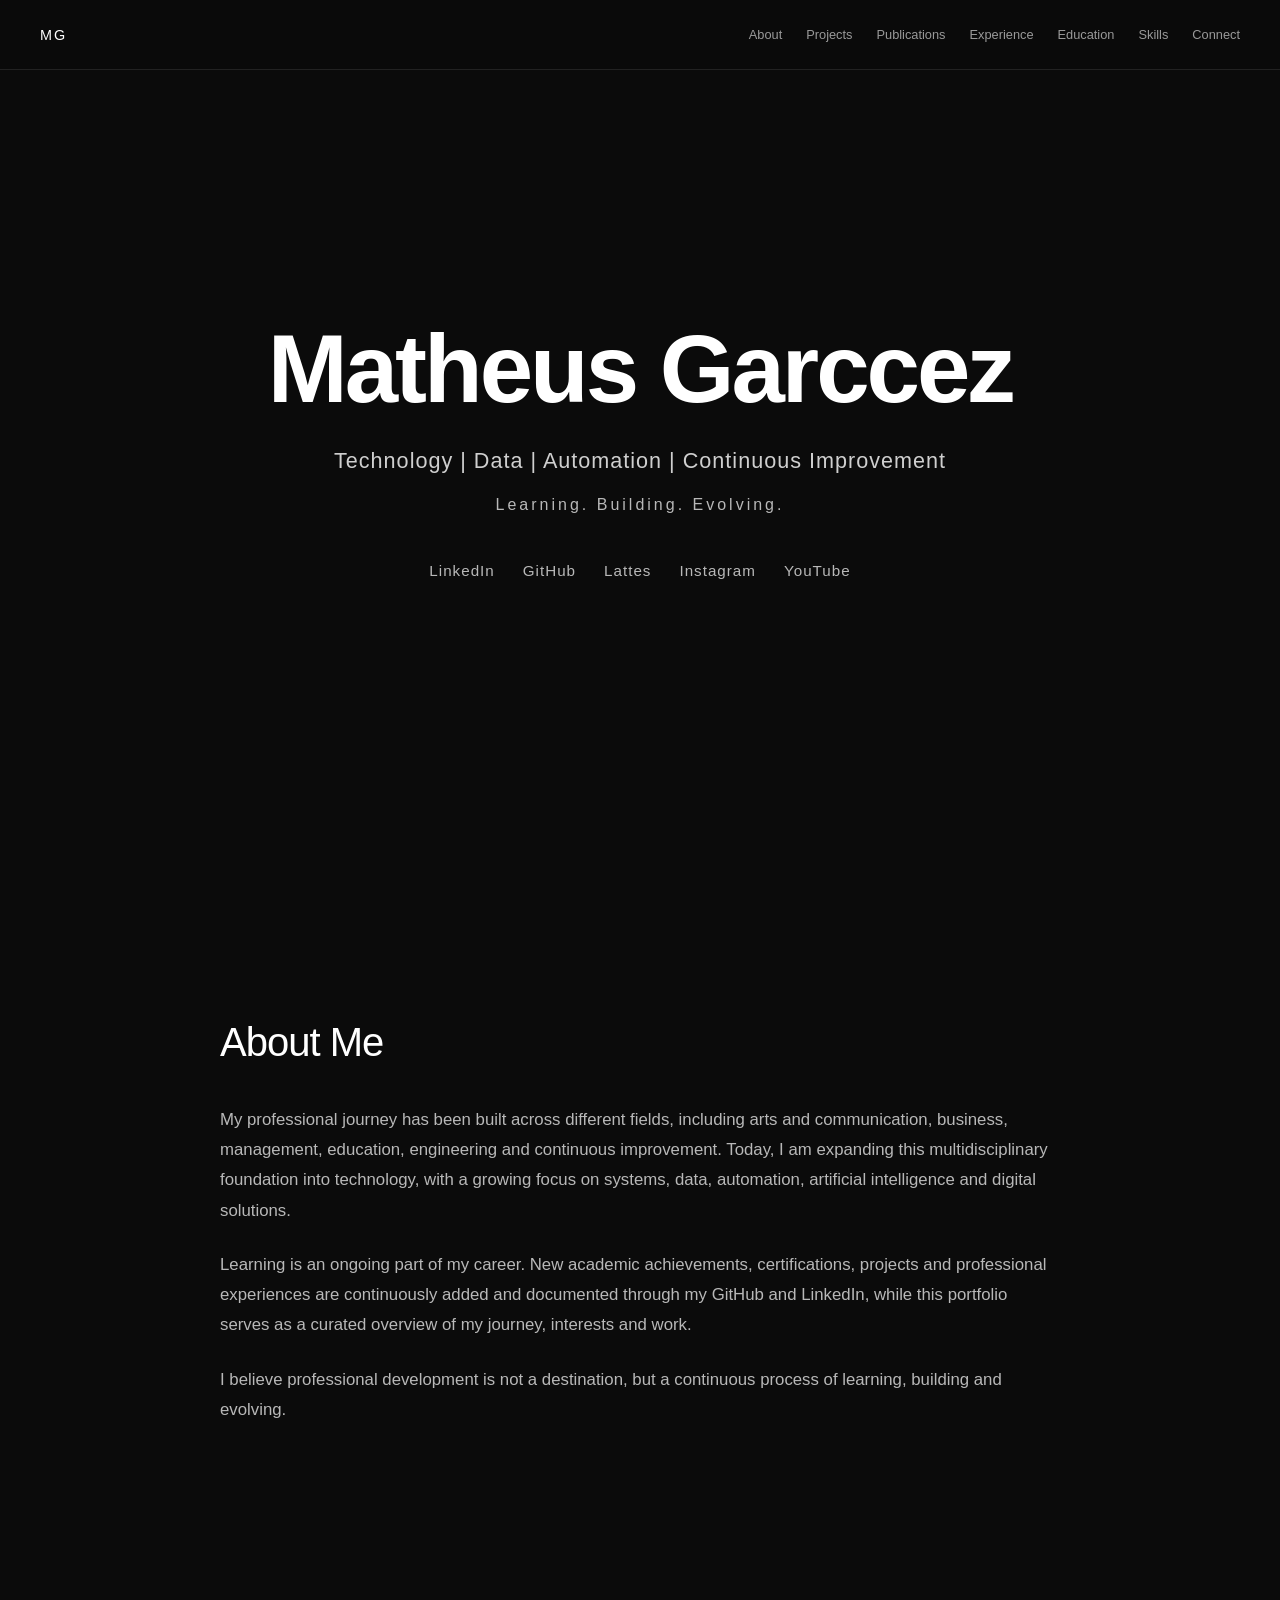
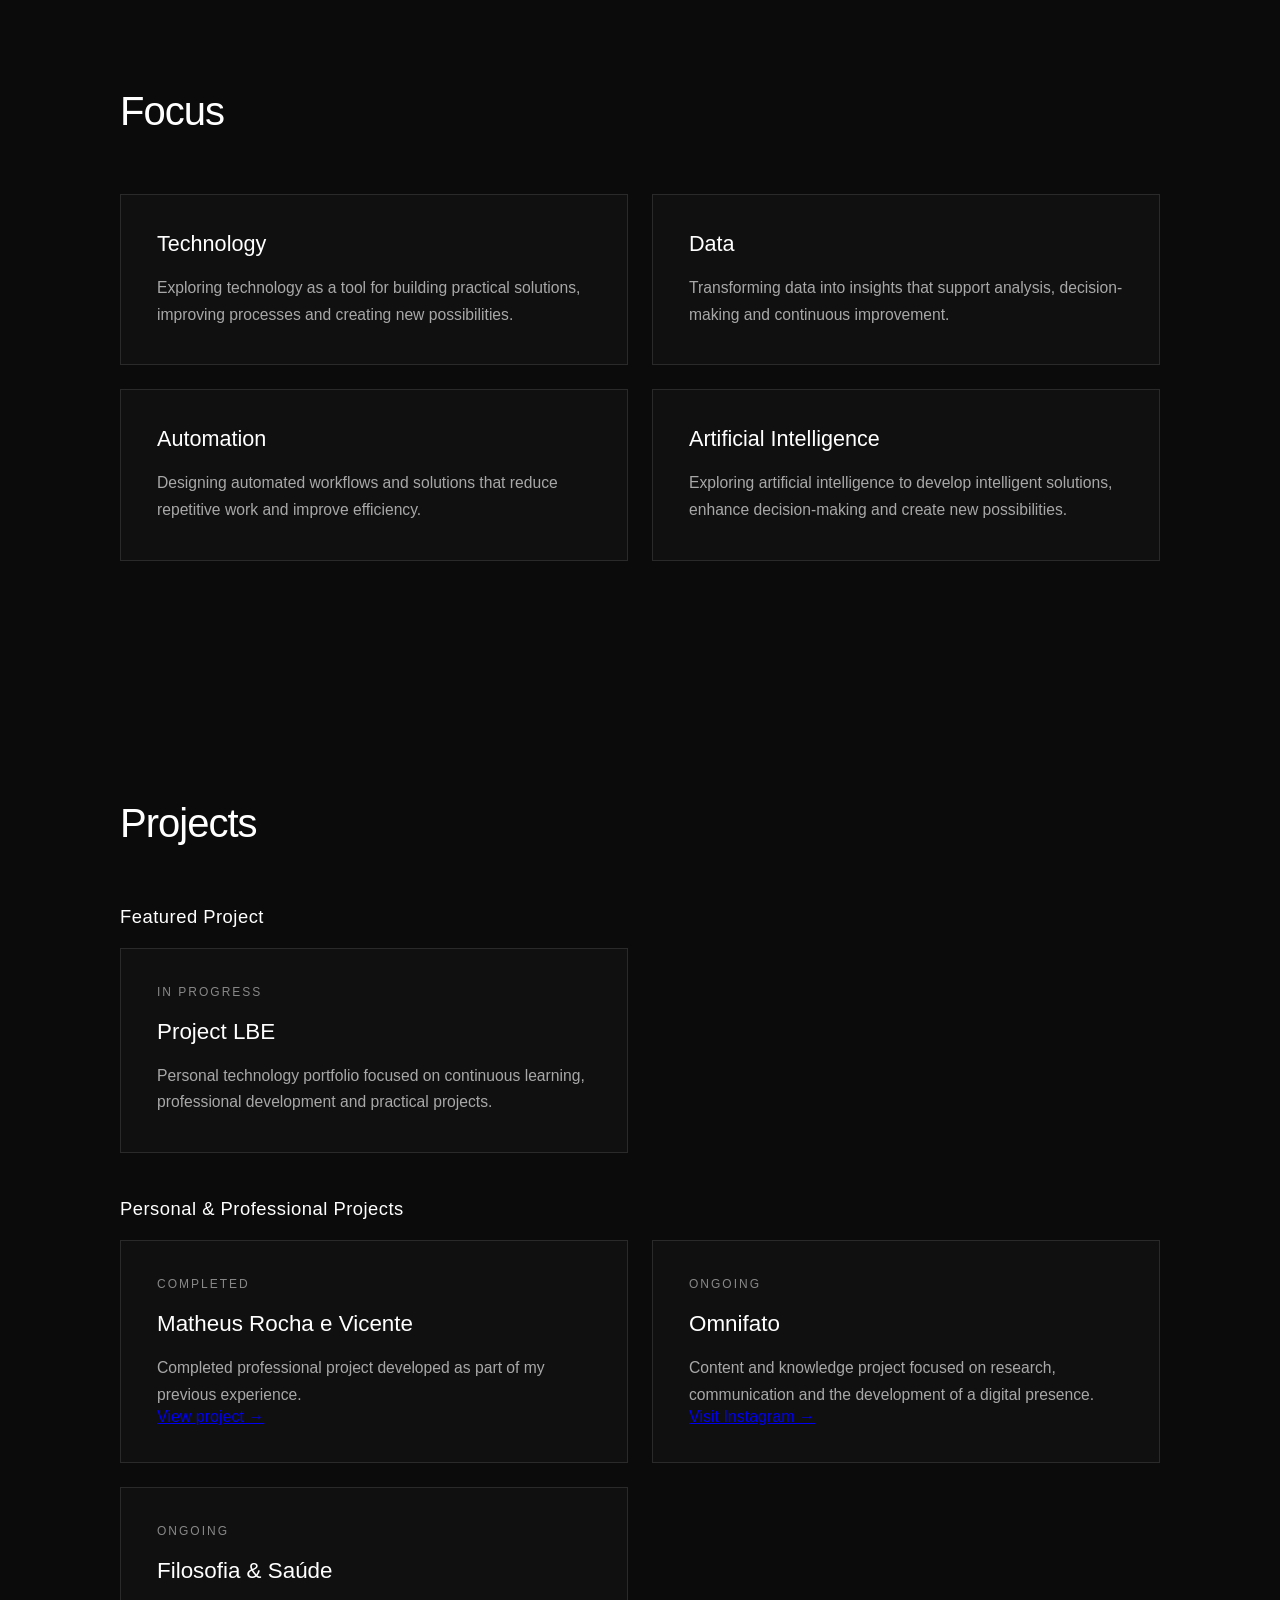
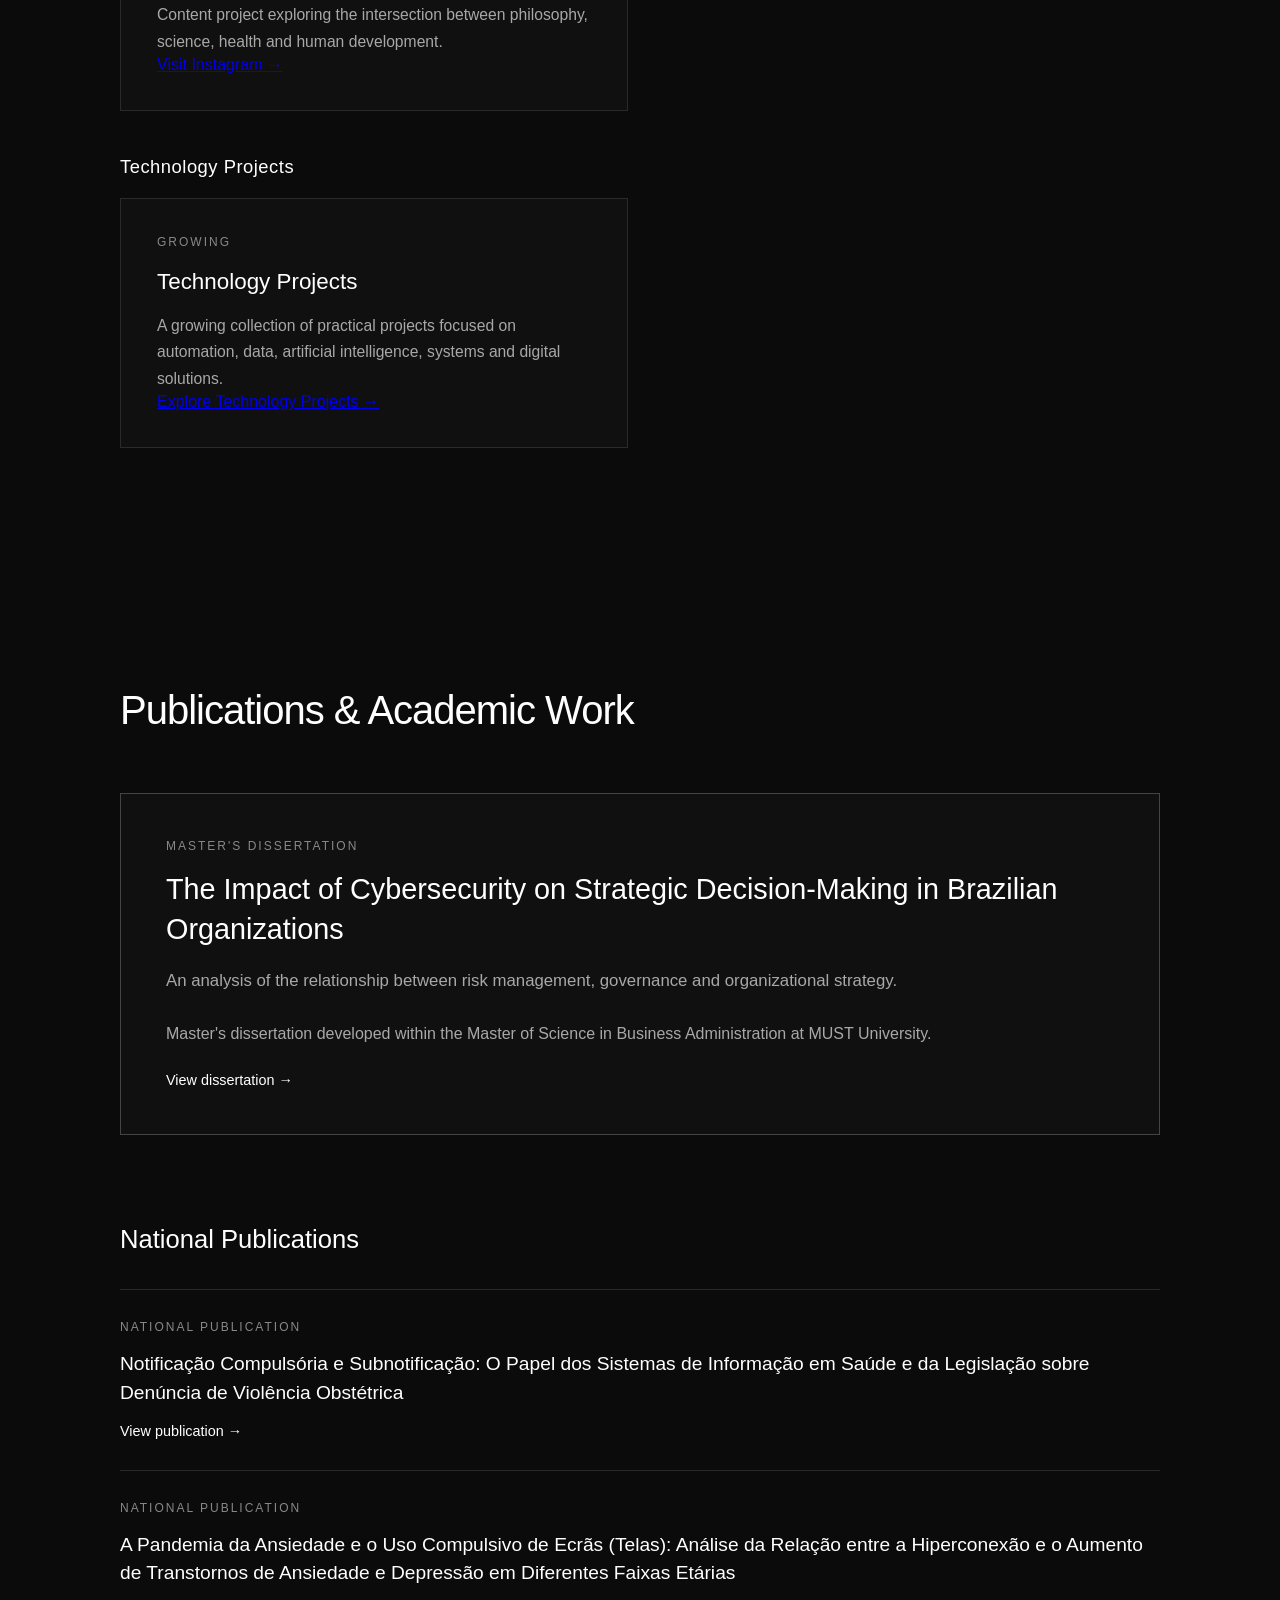
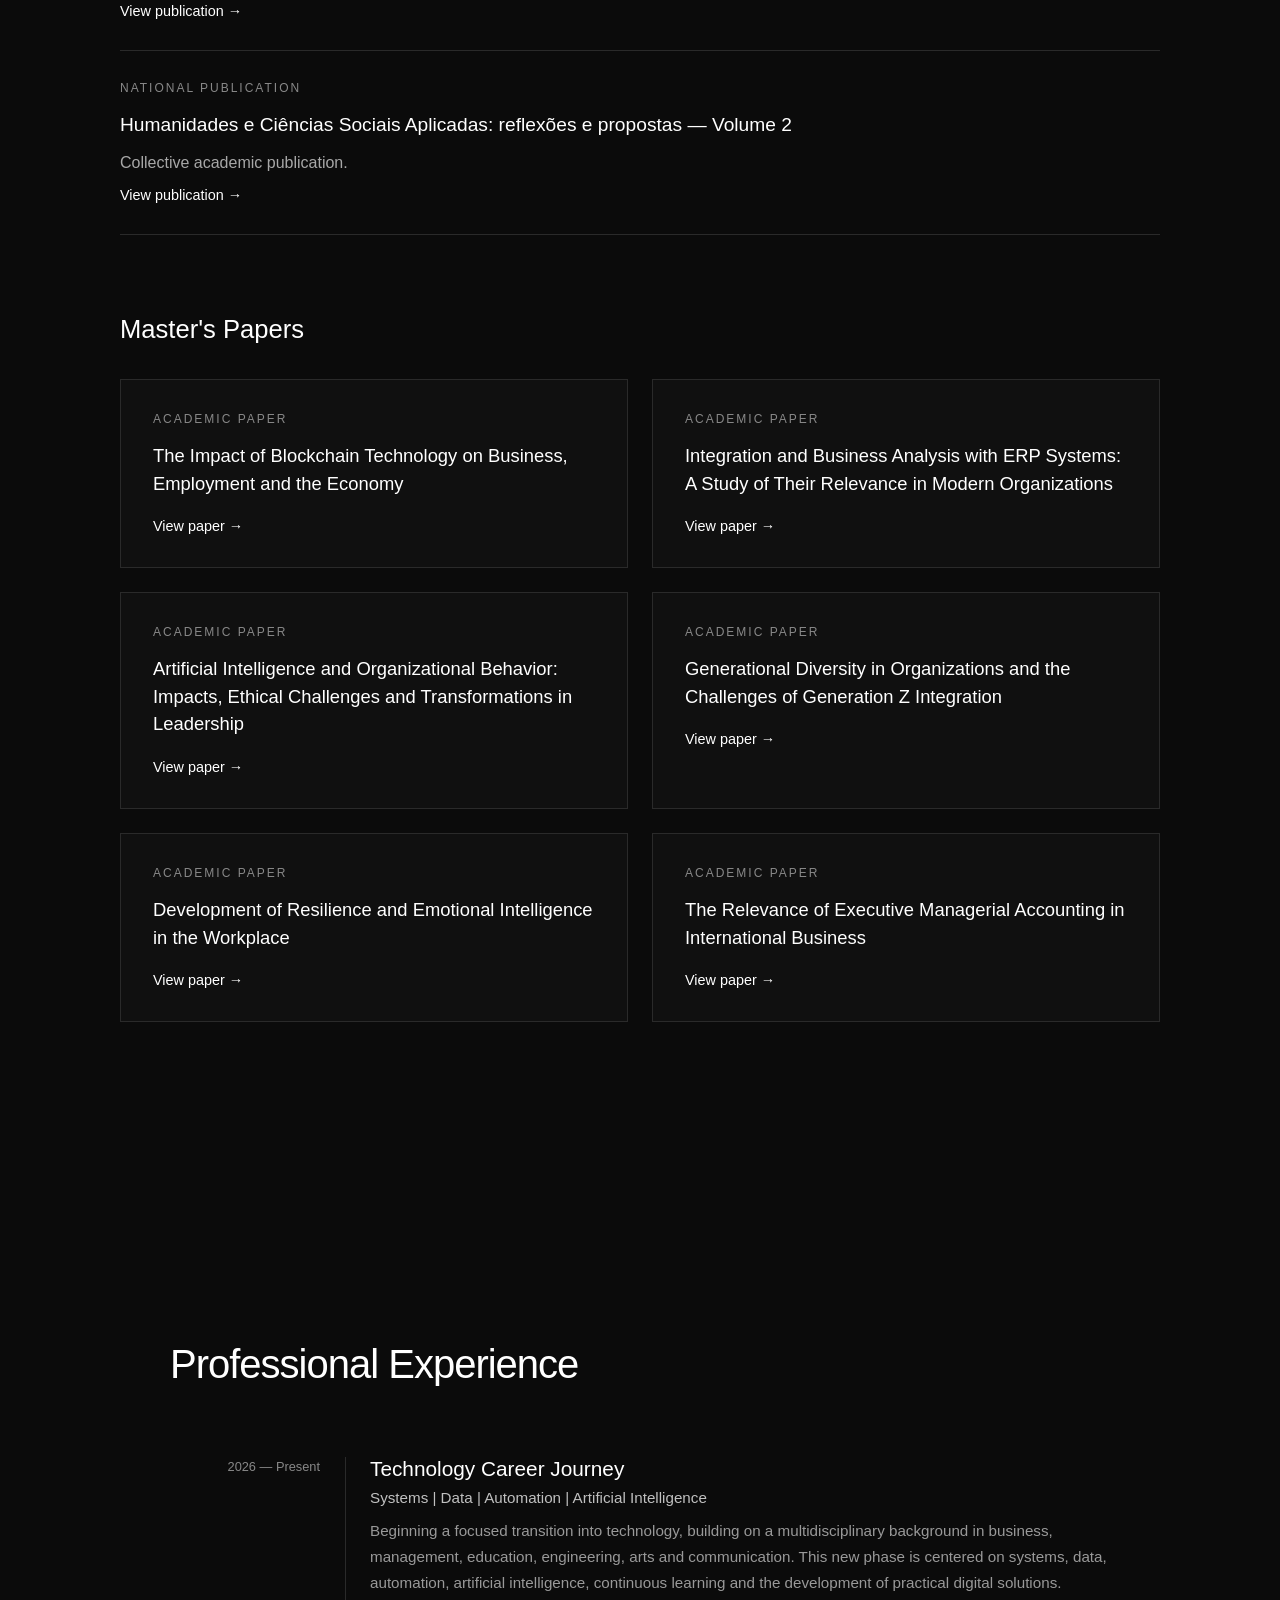
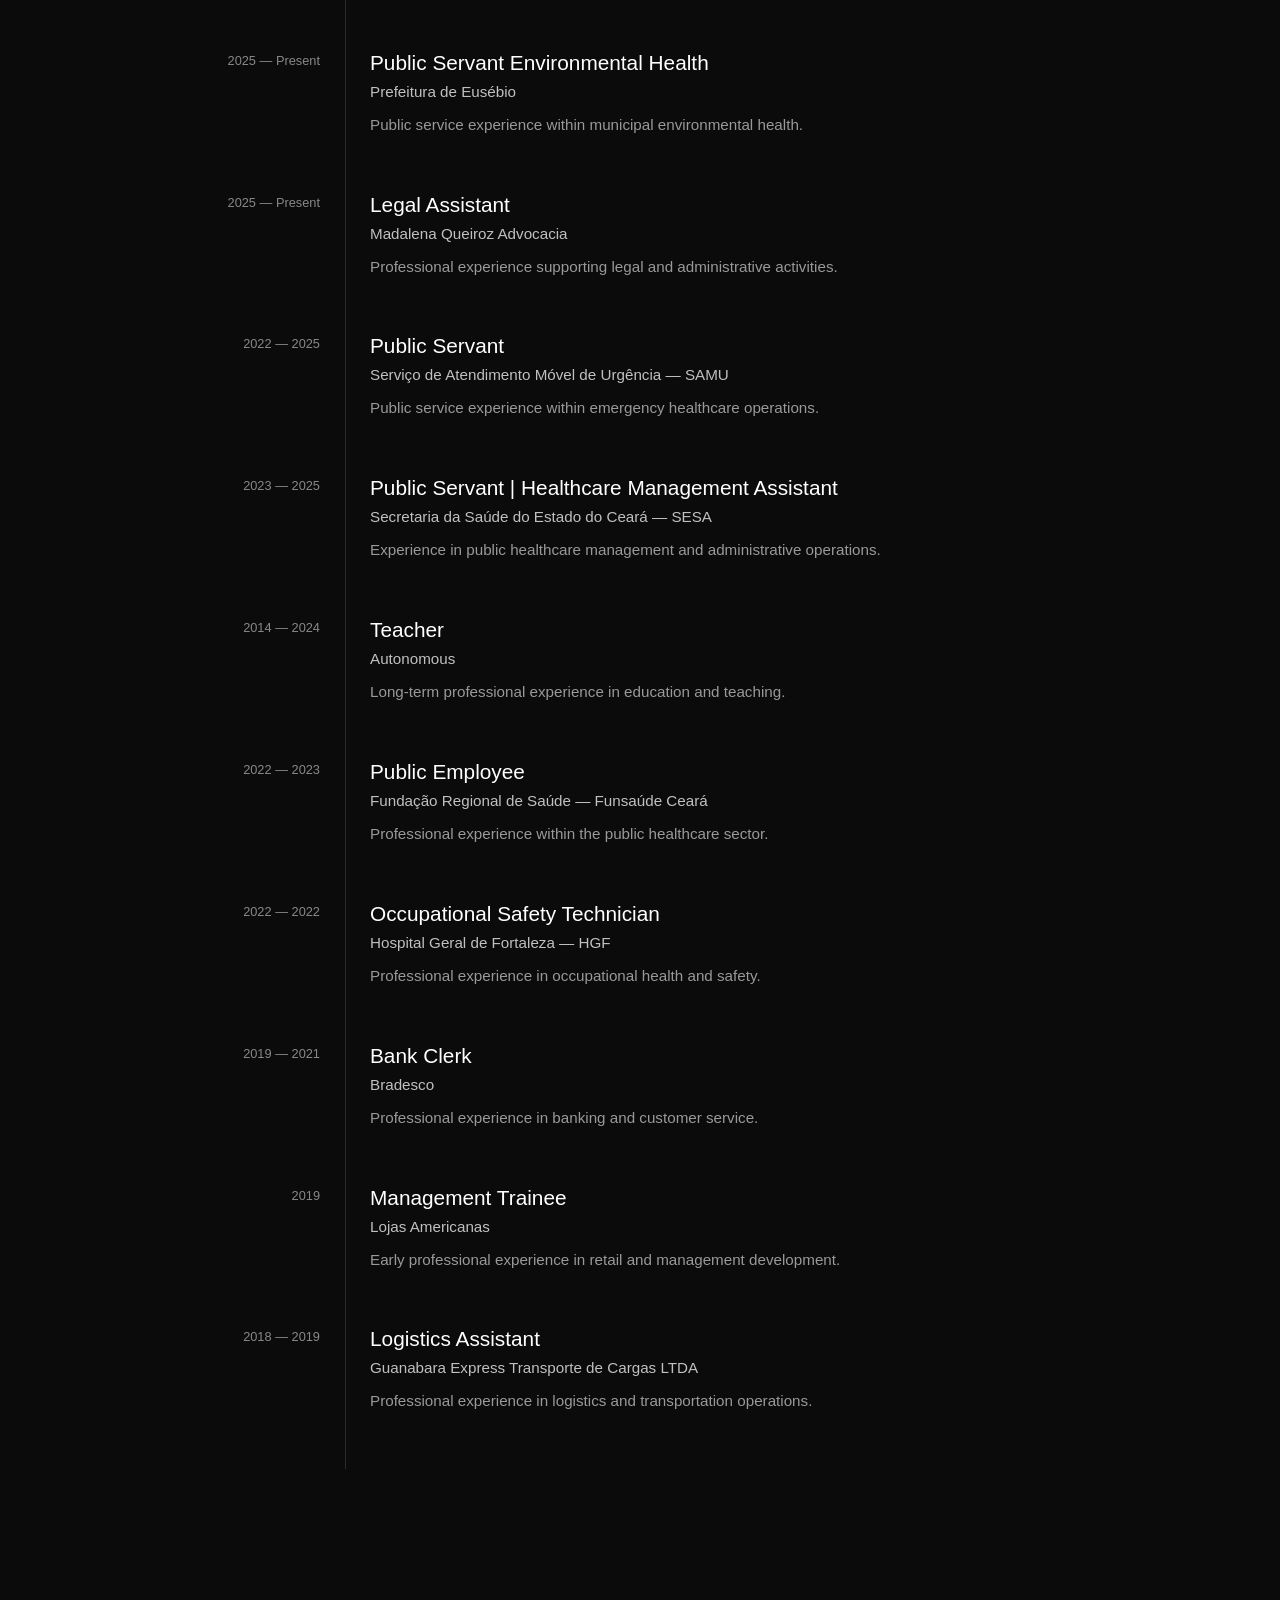
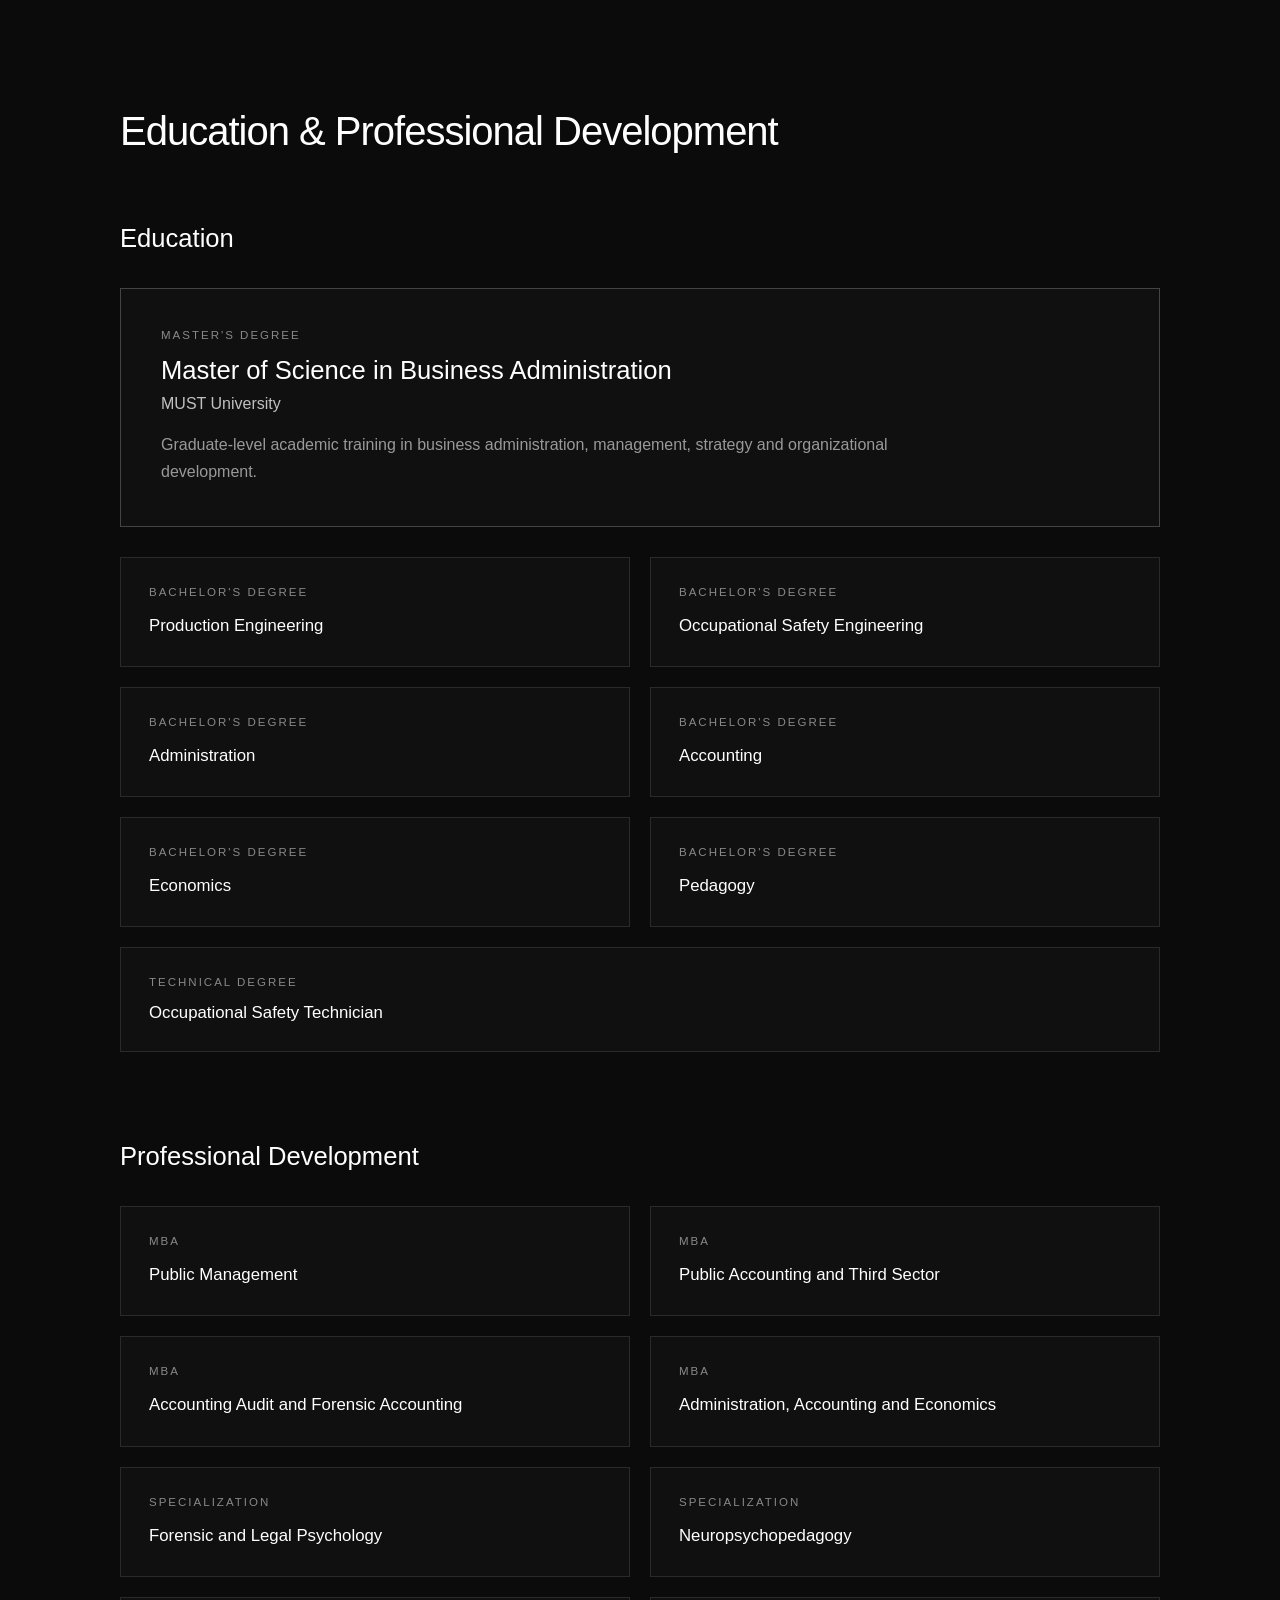
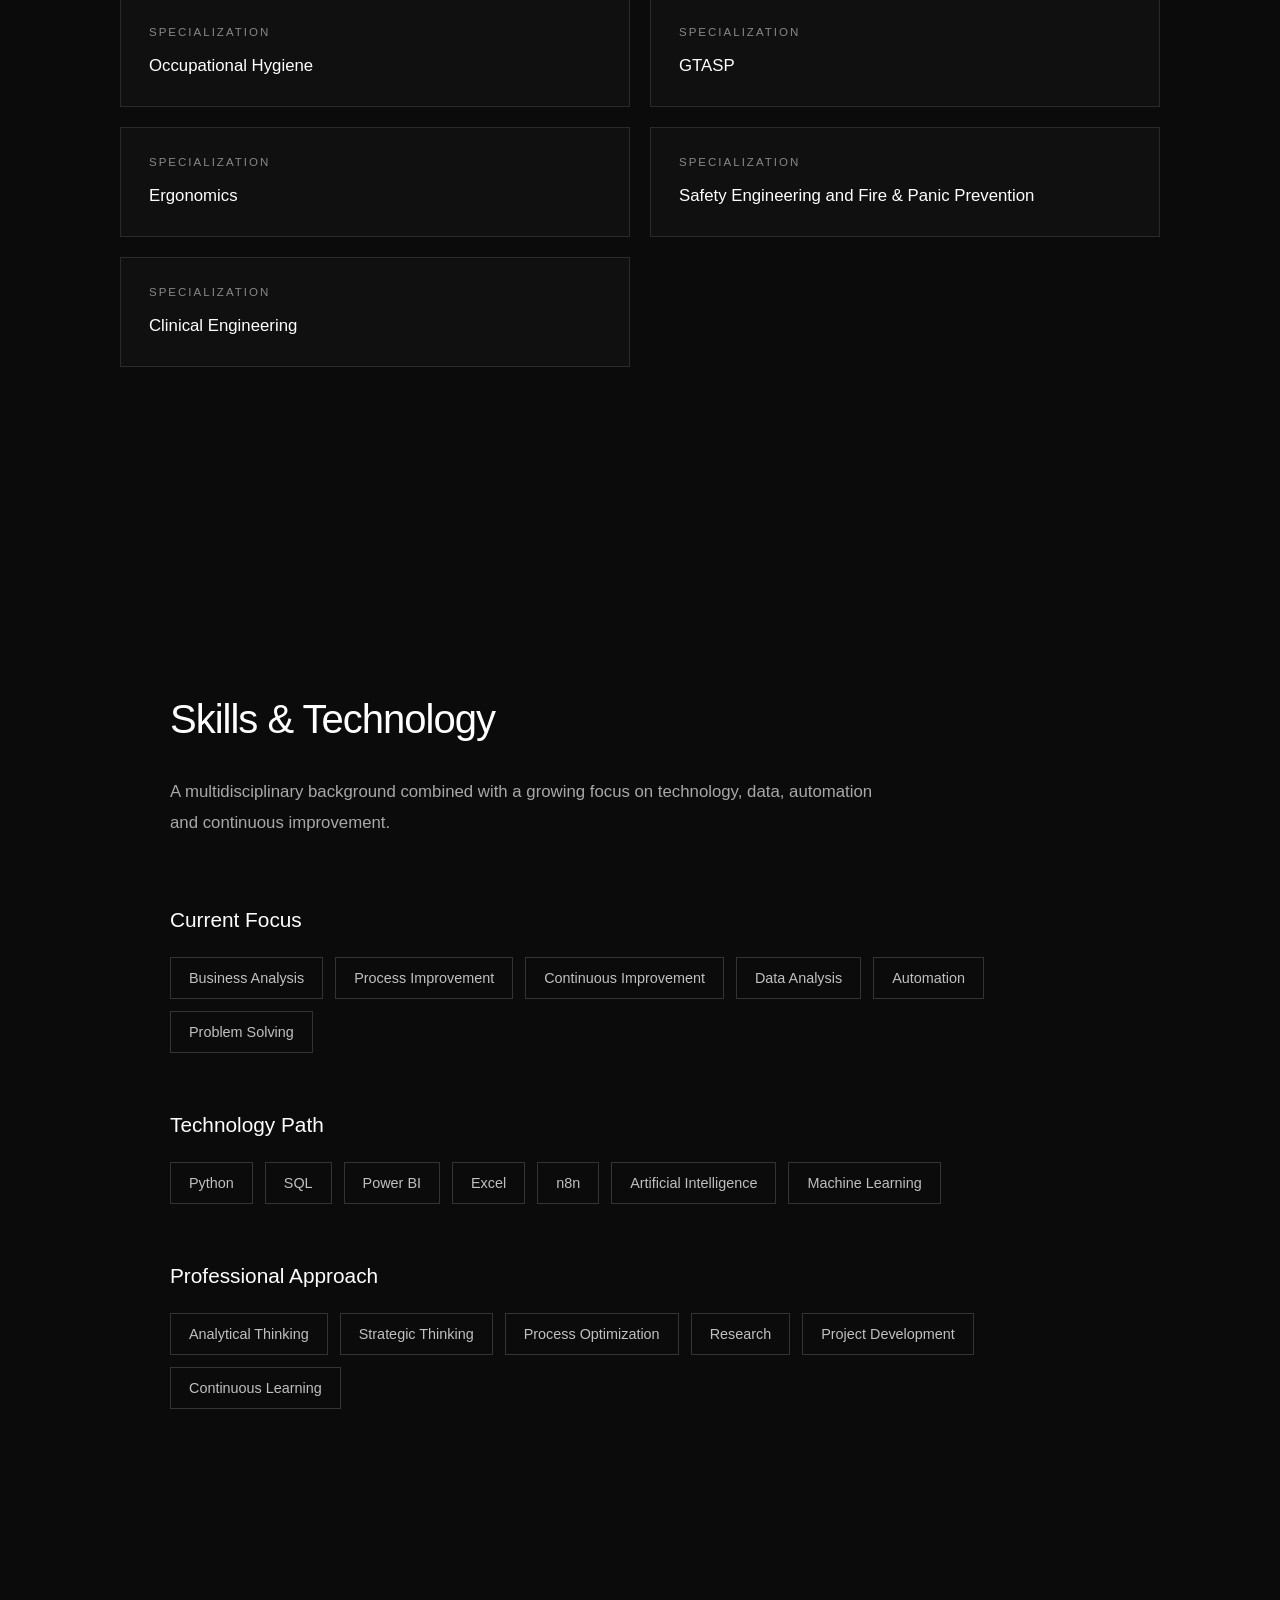
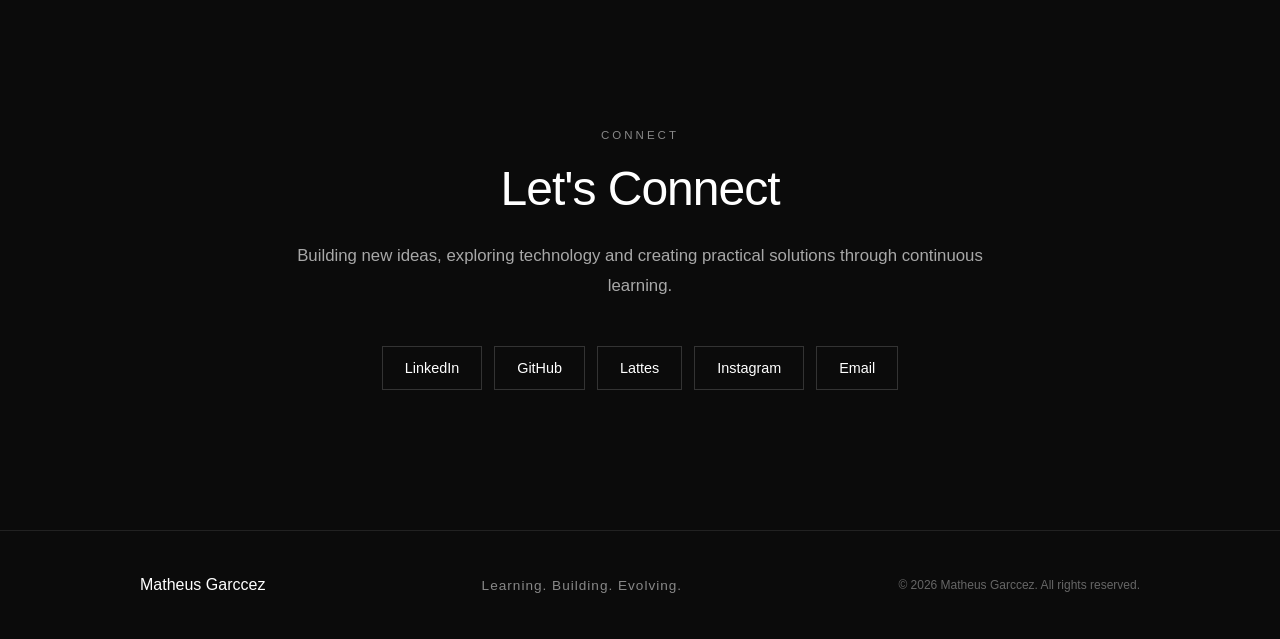
==== index.html @ 2bccee6b "<a href="https://www.youtube.com/@mattgarccez" target="_blank">     YouTube </a>" ====
<!DOCTYPE html>
<html lang="en">
<head>
    <link rel="stylesheet" href="css/style.css">
    <meta charset="UTF-8">
    <meta name="viewport" content="width=device-width, initial-scale=1.0">
    <title>Matheus Garccez | Professional Portfolio</title>
</head>
<body>
    <nav class="navbar">

    <div class="nav-logo">
        MG
    </div>

    <div class="nav-links">

        <a href="#about">About</a>
        <a href="#projects">Projects</a>
        <a href="#publications">Publications</a>
        <a href="#experience">Experience</a>
        <a href="#education">Education</a>
        <a href="#skills">Skills</a>
        <a href="#connect">Connect</a>

    </div>

</nav>
<section id="hero">

    <h1>Matheus Garccez</h1>

    <p class="position">
        Technology | Data | Automation | Continuous Improvement
    </p>

    <p class="tagline">
        Learning. Building. Evolving.
    </p>

    <div class="hero-buttons">
    <a href="https://www.linkedin.com/in/matheusgarccez/" target="_blank">LinkedIn</a>
    <a href="https://github.com/mattgarccez/Matheus-Garccez-Portfolio" target="_blank">GitHub</a>
    <a href="https://lattes.cnpq.br/0379543158382217" target="_blank">Lattes</a>
    <a href="https://www.instagram.com/mattgarccez/" target="_blank">Instagram</a>
    <a href="https://www.youtube.com/@mattgarccez" target="_blank">YouTube</a>
</div>

</section>    

<section id="about">

    <h2>About Me</h2>

    <p>
        My professional journey has been built across different fields, including arts and communication, business, management, education, engineering and continuous improvement. Today, I am expanding this multidisciplinary foundation into technology, with a growing focus on systems, data, automation, artificial intelligence and digital solutions.
    </p>

    <p>
        Learning is an ongoing part of my career. New academic achievements, certifications, projects and professional experiences are continuously added and documented through my GitHub and LinkedIn, while this portfolio serves as a curated overview of my journey, interests and work.
    </p>

    <p>
        I believe professional development is not a destination, but a continuous process of learning, building and evolving.
    </p>

</section>
<section id="focus">

    <h2>Focus</h2>

    <div class="focus-grid">

        <div class="focus-card">
            <h3>Technology</h3>
            <p>
                Exploring technology as a tool for building practical solutions, improving processes and creating new possibilities.
            </p>
        </div>

        <div class="focus-card">
            <h3>Data</h3>
            <p>
                Transforming data into insights that support analysis, decision-making and continuous improvement.
            </p>
        </div>

        <div class="focus-card">
            <h3>Automation</h3>
            <p>
                Designing automated workflows and solutions that reduce repetitive work and improve efficiency.
            </p>
        </div>
        <div class="focus-card">
            <h3>Artificial Intelligence</h3>
            <p>
                Exploring artificial intelligence to develop intelligent solutions, enhance decision-making and create new possibilities.
           </p>
        </div>

    </div>

</section>
<section id="projects">

    <h2>Projects</h2>

    <h3 class="project-group-title">Featured Project</h3>

<div class="projects-grid">

    <article class="project-card">
            <span class="project-status">In Progress</span>
            <h3>Project LBE</h3>
            <p>
                Personal technology portfolio focused on continuous learning, professional development and practical projects.
            </p>
        </article>

    </div>

    <h3 class="project-group-title">Personal &amp; Professional Projects</h3>

    <div class="projects-grid">

        <article class="project-card">
            <span class="project-status">Completed</span>
            <h3>Matheus Rocha e Vicente</h3>
            <p>
                Completed professional project developed as part of my previous experience.
            </p><a href="https://www.facebook.com/matheusrochaevicente/" target="_blank">
    View project →
</a>
        </article>

        <article class="project-card">
            <span class="project-status">Ongoing</span>
            <h3>Omnifato</h3>
            <p>
                Content and knowledge project focused on research, communication and the development of a digital presence.
            </p><a href="https://www.instagram.com/omnifato/" target="_blank">
    Visit Instagram →
</a>
        </article>

        <article class="project-card">
            <span class="project-status">Ongoing</span>
            <h3>Filosofia &amp; Saúde</h3>
            <p>
                Content project exploring the intersection between philosophy, science, health and human development.
            </p><a href="https://www.instagram.com/filosofiaesaude/" target="_blank">
    Visit Instagram →
</a>
        </article>

    </div>

    <h3 class="project-group-title">Technology Projects</h3>

    <div class="projects-grid">

        <article class="project-card">
            <span class="project-status">Growing</span>
            <h3>Technology Projects</h3>
            <p>
                A growing collection of practical projects focused on automation, data, artificial intelligence, systems and digital solutions.
            </p>
            <a href="https://github.com/mattgarccez/Matheus-Garccez-Portfolio/tree/main/01-Tech" target="_blank">
                Explore Technology Projects →
            </a>
        </article>

    </div>

</section>
<section id="publications">

    <h2>Publications &amp; Academic Work</h2>

    <div class="featured-research">

        <span class="publication-type">Master's Dissertation</span>

        <h3>
            The Impact of Cybersecurity on Strategic Decision-Making in Brazilian Organizations
        </h3>

        <p class="research-subtitle">
            An analysis of the relationship between risk management,
            governance and organizational strategy.
        </p>

        <p>
            Master's dissertation developed within the Master of Science
            in Business Administration at MUST University.
        </p>

        <a href="02-Academic/03-Dissertation/Dissertation%20-%20Msc%20Business%20Administration.pdf" target="_blank">View dissertation →</a>

    </div>


    <div class="academic-group">

        <h3 class="group-title">National Publications</h3>

        <div class="academic-list">

            <article class="academic-item">

                <span class="publication-type">National Publication</span>

                <h4>
                    Notificação Compulsória e Subnotificação:
                    O Papel dos Sistemas de Informação em Saúde e da
                    Legislação sobre Denúncia de Violência Obstétrica
                </h4>

                <a href="02-Academic/02-Publications/Mandatory%20Reporting%20and%20Underreporting.pdf.pdf" target="_blank">View publication →</a>

            </article>


            <article class="academic-item">

                <span class="publication-type">National Publication</span>

                <h4>
                    A Pandemia da Ansiedade e o Uso Compulsivo de Ecrãs
                    (Telas): Análise da Relação entre a Hiperconexão e o
                    Aumento de Transtornos de Ansiedade e Depressão em
                    Diferentes Faixas Etárias
                </h4>

                <a href="02-Academic/02-Publications/Anxiety%20Pandemic%20and%20Compulsive%20Screen%20Use.pdf.pdf" target="_blank">View publication →</a>
            </article>


            <article class="academic-item">

                <span class="publication-type">National Publication</span>

                <h4>
                    Humanidades e Ciências Sociais Aplicadas:
                    reflexões e propostas — Volume 2
                </h4>

                <p>
                    Collective academic publication.
                </p>

                <a href="02-Academic/02-Publications/Impact%20of%20E-Commerce%20on%20Local%20Economy.pdf.pdf" target="_blank">View publication →</a>

            </article>

        </div>

    </div>


    <div class="academic-group">

        <h3 class="group-title">Master's Papers</h3>

        <div class="papers-grid">


            <article class="paper-card">

                <span class="publication-type">Academic Paper</span>

                <h4>
                    The Impact of Blockchain Technology on Business,
                    Employment and the Economy
                </h4>

                <a href="02-Academic/01-Research/01-MSc-Papers/The%20Impact%20of%20Blockchain%20on%20Business%2C%20Employment%20and%20the%20Economy.pdf" target="_blank">View paper →</a>

            </article>


            <article class="paper-card">

                <span class="publication-type">Academic Paper</span>

                <h4>
                    Integration and Business Analysis with ERP Systems:
                    A Study of Their Relevance in Modern Organizations
                </h4>

                <a href="02-Academic/01-Research/01-MSc-Papers/ERP%20Systems%20and%20Business%20Analysis.pdf" target="_blank">View paper →</a>

            </article>


            <article class="paper-card">

                <span class="publication-type">Academic Paper</span>

                <h4>
                    Artificial Intelligence and Organizational Behavior:
                    Impacts, Ethical Challenges and Transformations in Leadership
                </h4>

                <a href="02-Academic/01-Research/01-MSc-Papers/Artificial%20Intelligence%20and%20Organizational%20Behavior.pdf" target="_blank">View paper →</a>

            </article>


            <article class="paper-card">

                <span class="publication-type">Academic Paper</span>

                <h4>
                    Generational Diversity in Organizations and the Challenges
                    of Generation Z Integration
                </h4>

                <a href="02-Academic/01-Research/01-MSc-Papers/Generational%20Diversity%20and%20Generation%20Z%20in%20Organizations.pdf" target="_blank">View paper →</a>

            </article>


            <article class="paper-card">

                <span class="publication-type">Academic Paper</span>

                <h4>
                    Development of Resilience and Emotional Intelligence
                    in the Workplace
                </h4>

                <a href="02-Academic/01-Research/01-MSc-Papers/Resilience%20and%20Emotional%20Intelligence%20in%20the%20Workplace.pdf" target="_blank">View paper →</a>

            </article>


            <article class="paper-card">

                <span class="publication-type">Academic Paper</span>

                <h4>
                    The Relevance of Executive Managerial Accounting
                    in International Business
                </h4>

                <a href="02-Academic/01-Research/01-MSc-Papers/Executive%20Managerial%20Accounting%20in%20International%20Business.pdf" target="_blank">View paper →</a>

            </article>


        </div>

    </div>

</section>
<section id="experience">

    <h2>Professional Experience</h2>

    <div class="experience-timeline">

        <article class="experience-item">
            <span class="experience-period">2026 — Present</span>

            <div class="experience-content">
                <h3>Technology Career Journey</h3>
                <h4>Systems | Data | Automation | Artificial Intelligence</h4>
                <p>
                    Beginning a focused transition into technology, building on a multidisciplinary
                    background in business, management, education, engineering, arts and communication.
                    This new phase is centered on systems, data, automation, artificial intelligence,
                    continuous learning and the development of practical digital solutions.
                </p>
            </div>
        </article>


        <article class="experience-item">
            <span class="experience-period">2025 — Present</span>

            <div class="experience-content">
                <h3>Public Servant Environmental Health</h3>
                <h4>Prefeitura de Eusébio</h4>
                <p>
                    Public service experience within municipal environmental health.
                </p>
            </div>
        </article>


        <article class="experience-item">
            <span class="experience-period">2025 — Present</span>

            <div class="experience-content">
                <h3>Legal Assistant</h3>
                <h4>Madalena Queiroz Advocacia</h4>
                <p>
                    Professional experience supporting legal and administrative activities.
                </p>
            </div>
        </article>


        <article class="experience-item">
            <span class="experience-period">2022 — 2025</span>

            <div class="experience-content">
                <h3>Public Servant</h3>
                <h4>Serviço de Atendimento Móvel de Urgência — SAMU</h4>
                <p>
                    Public service experience within emergency healthcare operations.
                </p>
            </div>
        </article>


        <article class="experience-item">
            <span class="experience-period">2023 — 2025</span>

            <div class="experience-content">
                <h3>Public Servant | Healthcare Management Assistant</h3>
                <h4>Secretaria da Saúde do Estado do Ceará — SESA</h4>
                <p>
                    Experience in public healthcare management and administrative operations.
                </p>
            </div>
        </article>


        <article class="experience-item">
            <span class="experience-period">2014 — 2024</span>

            <div class="experience-content">
                <h3>Teacher</h3>
                <h4>Autonomous</h4>
                <p>
                    Long-term professional experience in education and teaching.
                </p>
            </div>
        </article>


        <article class="experience-item">
            <span class="experience-period">2022 — 2023</span>

            <div class="experience-content">
                <h3>Public Employee</h3>
                <h4>Fundação Regional de Saúde — Funsaúde Ceará</h4>
                <p>
                    Professional experience within the public healthcare sector.
                </p>
            </div>
        </article>


        <article class="experience-item">
            <span class="experience-period">2022 — 2022</span>

            <div class="experience-content">
                <h3>Occupational Safety Technician</h3>
                <h4>Hospital Geral de Fortaleza — HGF</h4>
                <p>
                    Professional experience in occupational health and safety.
                </p>
            </div>
        </article>


        <article class="experience-item">
            <span class="experience-period">2019 — 2021</span>

            <div class="experience-content">
                <h3>Bank Clerk</h3>
                <h4>Bradesco</h4>
                <p>
                    Professional experience in banking and customer service.
                </p>
            </div>
        </article>


        <article class="experience-item">
            <span class="experience-period">2019</span>

            <div class="experience-content">
                <h3>Management Trainee</h3>
                <h4>Lojas Americanas</h4>
                <p>
                    Early professional experience in retail and management development.
                </p>
            </div>
        </article>


        <article class="experience-item">
            <span class="experience-period">2018 — 2019</span>

            <div class="experience-content">
                <h3>Logistics Assistant</h3>
                <h4>Guanabara Express Transporte de Cargas LTDA</h4>
                <p>
                    Professional experience in logistics and transportation operations.
                </p>
            </div>
        </article>

    </div>

</section>
<section id="education">

    <h2>Education &amp; Professional Development</h2>


    <!-- EDUCATION -->

    <div class="education-group">

        <h3 class="education-group-title">Education</h3>


        <article class="education-featured">

            <span class="education-type">Master's Degree</span>

            <h3>Master of Science in Business Administration</h3>

            <h4>MUST University</h4>

            <p>
                Graduate-level academic training in business administration,
                management, strategy and organizational development.
            </p>

        </article>


        <div class="degrees-grid">

            <article class="degree-card">
                <span class="education-type">Bachelor's Degree</span>
                <h4>Production Engineering</h4>
            </article>

            <article class="degree-card">
                <span class="education-type">Bachelor's Degree</span>
                <h4>Occupational Safety Engineering</h4>
            </article>

            <article class="degree-card">
                <span class="education-type">Bachelor's Degree</span>
                <h4>Administration</h4>
            </article>

            <article class="degree-card">
                <span class="education-type">Bachelor's Degree</span>
                <h4>Accounting</h4>
            </article>

            <article class="degree-card">
                <span class="education-type">Bachelor's Degree</span>
                <h4>Economics</h4>
            </article>

            <article class="degree-card">
                <span class="education-type">Bachelor's Degree</span>
                <h4>Pedagogy</h4>
            </article>

        </div>


        <article class="technical-education">

            <span class="education-type">Technical Degree</span>

            <h3>Occupational Safety Technician</h3>

        </article>

    </div>


    <!-- PROFESSIONAL DEVELOPMENT -->

    <div class="education-group">

        <h3 class="education-group-title">
            Professional Development
        </h3>


        <div class="postgraduate-grid">

            <article class="postgraduate-card">
                <span class="education-type">MBA</span>
                <h4>Public Management</h4>
            </article>

            <article class="postgraduate-card">
                <span class="education-type">MBA</span>
                <h4>Public Accounting and Third Sector</h4>
            </article>

            <article class="postgraduate-card">
                <span class="education-type">MBA</span>
                <h4>Accounting Audit and Forensic Accounting</h4>
            </article>

            <article class="postgraduate-card">
                <span class="education-type">MBA</span>
                <h4>Administration, Accounting and Economics</h4>
            </article>


            <article class="postgraduate-card">
                <span class="education-type">Specialization</span>
                <h4>Forensic and Legal Psychology</h4>
            </article>

            <article class="postgraduate-card">
                <span class="education-type">Specialization</span>
                <h4>Neuropsychopedagogy</h4>
            </article>

            <article class="postgraduate-card">
                <span class="education-type">Specialization</span>
                <h4>Occupational Hygiene</h4>
            </article>

            <article class="postgraduate-card">
                <span class="education-type">Specialization</span>
                <h4>GTASP</h4>
            </article>

            <article class="postgraduate-card">
                <span class="education-type">Specialization</span>
                <h4>Ergonomics</h4>
            </article>

            <article class="postgraduate-card">
                <span class="education-type">Specialization</span>
                <h4>Safety Engineering and Fire &amp; Panic Prevention</h4>
            </article>

            <article class="postgraduate-card">
                <span class="education-type">Specialization</span>
                <h4>Clinical Engineering</h4>
            </article>

        </div>

    </div>

</section>
<section id="skills">

    <h2>Skills &amp; Technology</h2>

    <div class="skills-intro">

        <p>
            A multidisciplinary background combined with a growing focus
            on technology, data, automation and continuous improvement.
        </p>

    </div>


    <div class="skills-group">

        <h3>Current Focus</h3>

        <div class="skills-list">

            <span>Business Analysis</span>
            <span>Process Improvement</span>
            <span>Continuous Improvement</span>
            <span>Data Analysis</span>
            <span>Automation</span>
            <span>Problem Solving</span>

        </div>

    </div>


    <div class="skills-group">

        <h3>Technology Path</h3>

        <div class="skills-list">

            <span>Python</span>
            <span>SQL</span>
            <span>Power BI</span>
            <span>Excel</span>
            <span>n8n</span>
            <span>Artificial Intelligence</span>
            <span>Machine Learning</span>

        </div>

    </div>


    <div class="skills-group">

        <h3>Professional Approach</h3>

        <div class="skills-list">

            <span>Analytical Thinking</span>
            <span>Strategic Thinking</span>
            <span>Process Optimization</span>
            <span>Research</span>
            <span>Project Development</span>
            <span>Continuous Learning</span>

        </div>

    </div>

</section>
<section id="connect">

    <div class="connect-content">

        <span class="section-label">CONNECT</span>

        <h2>Let's Connect</h2>

        <p>
            Building new ideas, exploring technology and creating
            practical solutions through continuous learning.
        </p>


        <div class="connect-links">

            <a href="https://www.linkedin.com/in/matheusgarccez/" target="_blank">
                LinkedIn
            </a>

            <a href="https://github.com/mattgarccez/Matheus-Garccez-Portfolio" target="_blank">GitHub</a>

            <a href="https://lattes.cnpq.br/0379543158382217" target="_blank">
                Lattes
            </a>

            <a href="https://www.instagram.com/mattgarccez/" target="_blank">
                Instagram
            </a>

            <a href="mailto:matheusgarccez@gmail.com">
                Email
            </a>

        </div>

    </div>

</section>
<footer>

    <div class="footer-content">

        <h3>Matheus Garccez</h3>

        <p>Learning. Building. Evolving.</p>

        <span>© 2026 Matheus Garccez. All rights reserved.</span>

    </div>

</footer>
---- css/style.css ----
* {
    margin: 0;
    padding: 0;
    box-sizing: border-box;
}

body {
    background-color: #0b0b0b;
    color: #ffffff;
    font-family: Arial, sans-serif;
}

#hero {
    min-height: 100vh;
    display: flex;
    flex-direction: column;
    justify-content: center;
    align-items: center;
    text-align: center;
    padding: 40px 20px;
}

#hero h1 {
    font-size: clamp(3rem, 8vw, 6rem);
    font-weight: 600;
    letter-spacing: -3px;
    margin-bottom: 24px;
}

#hero .position {
    font-size: clamp(1rem, 2vw, 1.35rem);
    color: #cfcfcf;
    letter-spacing: 1px;
    margin-bottom: 22px;
}

#hero .tagline {
    font-size: 1rem;
    color: #b8b8b8;
    letter-spacing: 3px;
    margin-bottom: 40px;
}

.hero-buttons {
    display: flex;
    gap: 28px;
    margin-top: 8px;
}

.hero-buttons a {
    text-decoration: none;
    color: #b8b8b8;
    font-size: 0.95rem;
    letter-spacing: 1px;
    padding-bottom: 6px;
    border-bottom: 1px solid transparent;
    transition: all 0.3s ease;
}

.hero-buttons a:hover {
    color: #ffffff;
    border-bottom-color: #ffffff;
}
#about {
    max-width: 900px;
    margin: 0 auto;
    padding: 120px 30px;
}

#about h2 {
    font-size: 2.5rem;
    font-weight: 500;
    margin-bottom: 40px;
    letter-spacing: -1px;
}

#about p {
    color: #b8b8b8;
    font-size: 1.05rem;
    line-height: 1.8;
    margin-bottom: 24px;
}
#focus {
    padding: 120px 30px;
    max-width: 1100px;
    margin: 0 auto;
}

#focus h2 {
    font-size: 2.5rem;
    font-weight: 500;
    margin-bottom: 60px;
    letter-spacing: -1px;
}

.focus-grid {
    display: grid;
    grid-template-columns: repeat(2, 1fr);
    gap: 24px;
}

.focus-card {
    padding: 36px;
    border: 1px solid #2a2a2a;
    background-color: #101010;
    transition: all 0.3s ease;
}

.focus-card:hover {
    border-color: #666666;
    transform: translateY(-4px);
}

.focus-card h3 {
    font-size: 1.35rem;
    font-weight: 500;
    margin-bottom: 18px;
}

.focus-card p {
    color: #a8a8a8;
    line-height: 1.7;
    font-size: 0.98rem;
}
#projects {
    padding: 120px 30px;
    max-width: 1100px;
    margin: 0 auto;
}

#projects h2 {
    font-size: 2.5rem;
    font-weight: 500;
    margin-bottom: 60px;
    letter-spacing: -1px;
}

.projects-grid {
    display: grid;
    grid-template-columns: repeat(2, 1fr);
    gap: 24px;
}

.project-card {
    padding: 36px;
    border: 1px solid #2a2a2a;
    background-color: #101010;
    transition: all 0.3s ease;
}

.project-card:hover {
    border-color: #666666;
    transform: translateY(-4px);
}

.project-status {
    display: block;
    color: #888888;
    font-size: 0.75rem;
    letter-spacing: 2px;
    text-transform: uppercase;
    margin-bottom: 20px;
}

.project-card h3 {
    font-size: 1.4rem;
    font-weight: 500;
    margin-bottom: 18px;
}

.project-card p {
    color: #a8a8a8;
    line-height: 1.7;
    font-size: 0.98rem;
}
#publications {
    padding: 120px 30px;
    max-width: 1100px;
    margin: 0 auto;
}

#publications h2 {
    font-size: 2.5rem;
    font-weight: 500;
    margin-bottom: 60px;
    letter-spacing: -1px;
}

.featured-research {
    padding: 45px;
    border: 1px solid #444444;
    background-color: #101010;
    margin-bottom: 90px;
}

.featured-research h3 {
    font-size: 1.8rem;
    font-weight: 500;
    line-height: 1.4;
    margin-bottom: 18px;
}

.research-subtitle {
    color: #c0c0c0;
    font-size: 1.05rem;
    line-height: 1.7;
    margin-bottom: 18px;
}

.featured-research p {
    color: #a8a8a8;
    line-height: 1.7;
    margin-bottom: 24px;
}

.academic-group {
    margin-bottom: 80px;
}

.group-title {
    font-size: 1.6rem;
    font-weight: 500;
    margin-bottom: 35px;
}
.project-group-title {
    font-size: 1.15rem;
    font-weight: 500;
    margin-top: 45px;
    margin-bottom: 20px;
    letter-spacing: 0.5px;
}
.academic-list {
    display: flex;
    flex-direction: column;
}

.academic-item {
    padding: 30px 0;
    border-top: 1px solid #2a2a2a;
}

.academic-item:last-child {
    border-bottom: 1px solid #2a2a2a;
}

.academic-item h4 {
    font-size: 1.2rem;
    font-weight: 500;
    line-height: 1.5;
    margin-bottom: 14px;
}

.academic-item p {
    color: #a8a8a8;
    margin-bottom: 14px;
}

.papers-grid {
    display: grid;
    grid-template-columns: repeat(2, 1fr);
    gap: 24px;
}

.paper-card {
    padding: 32px;
    border: 1px solid #2a2a2a;
    background-color: #101010;
    transition: all 0.3s ease;
}

.paper-card:hover {
    border-color: #666666;
    transform: translateY(-4px);
}

.paper-card h4 {
    font-size: 1.15rem;
    font-weight: 500;
    line-height: 1.5;
    margin-bottom: 20px;
}

.publication-type {
    display: block;
    color: #888888;
    font-size: 0.75rem;
    letter-spacing: 2px;
    text-transform: uppercase;
    margin-bottom: 16px;
}

.featured-research a,
.academic-item a,
.paper-card a {
    color: #ffffff;
    text-decoration: none;
    font-size: 0.9rem;
}

.featured-research a:hover,
.academic-item a:hover,
.paper-card a:hover {
    text-decoration: underline;
}
#experience {
    padding: 120px 30px;
    max-width: 1000px;
    margin: 0 auto;
}

#experience h2 {
    font-size: 2.5rem;
    font-weight: 500;
    margin-bottom: 70px;
    letter-spacing: -1px;
}

.experience-timeline {
    position: relative;
}

.experience-timeline::before {
    content: "";
    position: absolute;
    left: 175px;
    top: 0;
    bottom: 0;
    width: 1px;
    background-color: #2a2a2a;
}

.experience-item {
    display: grid;
    grid-template-columns: 150px 1fr;
    gap: 50px;
    position: relative;
    padding-bottom: 55px;
}

.experience-period {
    color: #888888;
    font-size: 0.8rem;
    line-height: 1.5;
    text-align: right;
    white-space: nowrap;
}

.experience-content {
    position: relative;
}

.experience-content::before {
    display: none;
    content: "";
    position: absolute;
    left: -25px;
    top: 5px;
    width: 7px;
    height: 7px;
    border: 1px solid #888888;
    background-color: #0b0b0b;
}

.experience-content h3 {
    font-size: 1.3rem;
    font-weight: 500;
    margin-bottom: 8px;
}

.experience-content h4 {
    color: #c0c0c0;
    font-size: 0.95rem;
    font-weight: 400;
    margin-bottom: 12px;
}

.experience-content p {
    color: #999999;
    line-height: 1.7;
    font-size: 0.95rem;
}
#education {
    padding: 120px 30px;
    max-width: 1100px;
    margin: 0 auto;
}

#education > h2 {
    font-size: 2.5rem;
    font-weight: 500;
    margin-bottom: 70px;
    letter-spacing: -1px;
}

.education-group {
    margin-bottom: 90px;
}

.education-group-title {
    font-size: 1.6rem;
    font-weight: 500;
    margin-bottom: 35px;
}

.education-featured {
    padding: 40px;
    border: 1px solid #444444;
    background-color: #101010;
    margin-bottom: 30px;
}

.education-featured h3 {
    font-size: 1.6rem;
    font-weight: 500;
    margin-bottom: 10px;
}

.education-featured h4 {
    color: #c0c0c0;
    font-size: 1rem;
    font-weight: 400;
    margin-bottom: 18px;
}

.education-featured p {
    color: #999999;
    line-height: 1.7;
    max-width: 750px;
}

.education-type {
    display: block;
    color: #888888;
    font-size: 0.72rem;
    letter-spacing: 2px;
    text-transform: uppercase;
    margin-bottom: 15px;
}

.degrees-grid {
    display: grid;
    grid-template-columns: repeat(2, 1fr);
    gap: 20px;
}

.degree-card {
    padding: 28px;
    border: 1px solid #2a2a2a;
    background-color: #101010;
}

.degree-card h4 {
    font-size: 1.05rem;
    font-weight: 500;
    line-height: 1.5;
}

.technical-education {
    margin-top: 20px;
    padding: 28px;
    border: 1px solid #2a2a2a;
    background-color: #101010;
}

.technical-education h3 {
    font-size: 1.05rem;
    font-weight: 500;
}

.postgraduate-grid {
    display: grid;
    grid-template-columns: repeat(2, 1fr);
    gap: 20px;
}

.postgraduate-card {
    padding: 28px;
    border: 1px solid #2a2a2a;
    background-color: #101010;
    transition: all 0.3s ease;
}

.postgraduate-card:hover,
.degree-card:hover,
.technical-education:hover {
    border-color: #666666;
    transform: translateY(-3px);
}

.postgraduate-card h4 {
    font-size: 1.05rem;
    font-weight: 500;
    line-height: 1.5;
}
#skills {
    padding: 120px 30px;
    max-width: 1000px;
    margin: 0 auto;
}

#skills > h2 {
    font-size: 2.5rem;
    font-weight: 500;
    margin-bottom: 35px;
    letter-spacing: -1px;
}

.skills-intro {
    max-width: 720px;
    margin-bottom: 70px;
}

.skills-intro p {
    color: #a8a8a8;
    font-size: 1.05rem;
    line-height: 1.8;
}

.skills-group {
    margin-bottom: 60px;
}

.skills-group h3 {
    font-size: 1.3rem;
    font-weight: 500;
    margin-bottom: 25px;
}

.skills-list {
    display: flex;
    flex-wrap: wrap;
    gap: 12px;
}

.skills-list span {
    display: inline-block;
    padding: 12px 18px;
    border: 1px solid #333333;
    color: #c0c0c0;
    font-size: 0.9rem;
    transition: all 0.3s ease;
}

.skills-list span:hover {
    border-color: #777777;
    color: #ffffff;
    transform: translateY(-2px);
}
#connect {
    padding: 140px 30px 100px;
    max-width: 1000px;
    margin: 0 auto;
    text-align: center;
}

.connect-content {
    max-width: 700px;
    margin: 0 auto;
}

.section-label {
    display: block;
    color: #888888;
    font-size: 0.72rem;
    letter-spacing: 3px;
    margin-bottom: 20px;
}

.connect-content h2 {
    font-size: 3rem;
    font-weight: 500;
    margin-bottom: 25px;
    letter-spacing: -1px;
}

.connect-content p {
    color: #a8a8a8;
    font-size: 1.05rem;
    line-height: 1.8;
    margin-bottom: 45px;
}

.connect-links {
    display: flex;
    justify-content: center;
    flex-wrap: wrap;
    gap: 12px;
}

.connect-links a {
    display: inline-block;
    padding: 13px 22px;
    border: 1px solid #333333;
    color: #ffffff;
    text-decoration: none;
    font-size: 0.9rem;
    transition: all 0.3s ease;
}

.connect-links a:hover {
    border-color: #777777;
    transform: translateY(-2px);
}
footer {
    border-top: 1px solid #222222;
    padding: 45px 30px;
    margin-top: 40px;
}

.footer-content {
    max-width: 1000px;
    margin: 0 auto;
    display: flex;
    align-items: center;
    justify-content: space-between;
    gap: 30px;
}

.footer-content h3 {
    font-size: 1rem;
    font-weight: 500;
}

.footer-content p {
    color: #888888;
    font-size: 0.85rem;
    letter-spacing: 1px;
}

.footer-content span {
    color: #666666;
    font-size: 0.75rem;
}
.navbar {
    position: fixed;
    top: 0;
    left: 0;
    width: 100%;
    height: 70px;

    display: flex;
    align-items: center;
    justify-content: space-between;

    padding: 0 40px;

    background-color: rgba(11, 11, 11, 0.92);
    border-bottom: 1px solid #222222;

    z-index: 1000;
}

.nav-logo {
    font-size: 0.9rem;
    font-weight: 500;
    letter-spacing: 2px;
}

.nav-links {
    display: flex;
    align-items: center;
    gap: 24px;
}

.nav-links a {
    color: #999999;
    text-decoration: none;
    font-size: 0.8rem;
    transition: color 0.3s ease;
}

.nav-links a:hover {
    color: #ffffff;
}

html {
    scroll-behavior: smooth;
}
section {
    scroll-margin-top: 90px;
}
@media (max-width: 900px) {

    .navbar {
    position: relative;
    height: auto;
    padding: 18px 20px;
    display: block;
}

.nav-logo {
    text-align: center;
    margin-bottom: 15px;
}

.nav-links {
    display: grid;
    grid-template-columns: repeat(2, 1fr);
    gap: 12px;
    width: 100%;
    max-width: 320px;
    margin: 0 auto;
    text-align: center;
}

    .nav-links a {
        font-size: 0.75rem;
    }

    #hero {
        padding: 140px 20px 100px;
    }

    #hero h1 {
        font-size: 3rem;
    }

    .degrees-grid,
    .postgraduate-grid {
        grid-template-columns: 1fr;
    }

    #education,
    #skills,
    #connect {
        padding-left: 20px;
        padding-right: 20px;
    }

    .footer-content {
        flex-direction: column;
        text-align: center;
    }

}
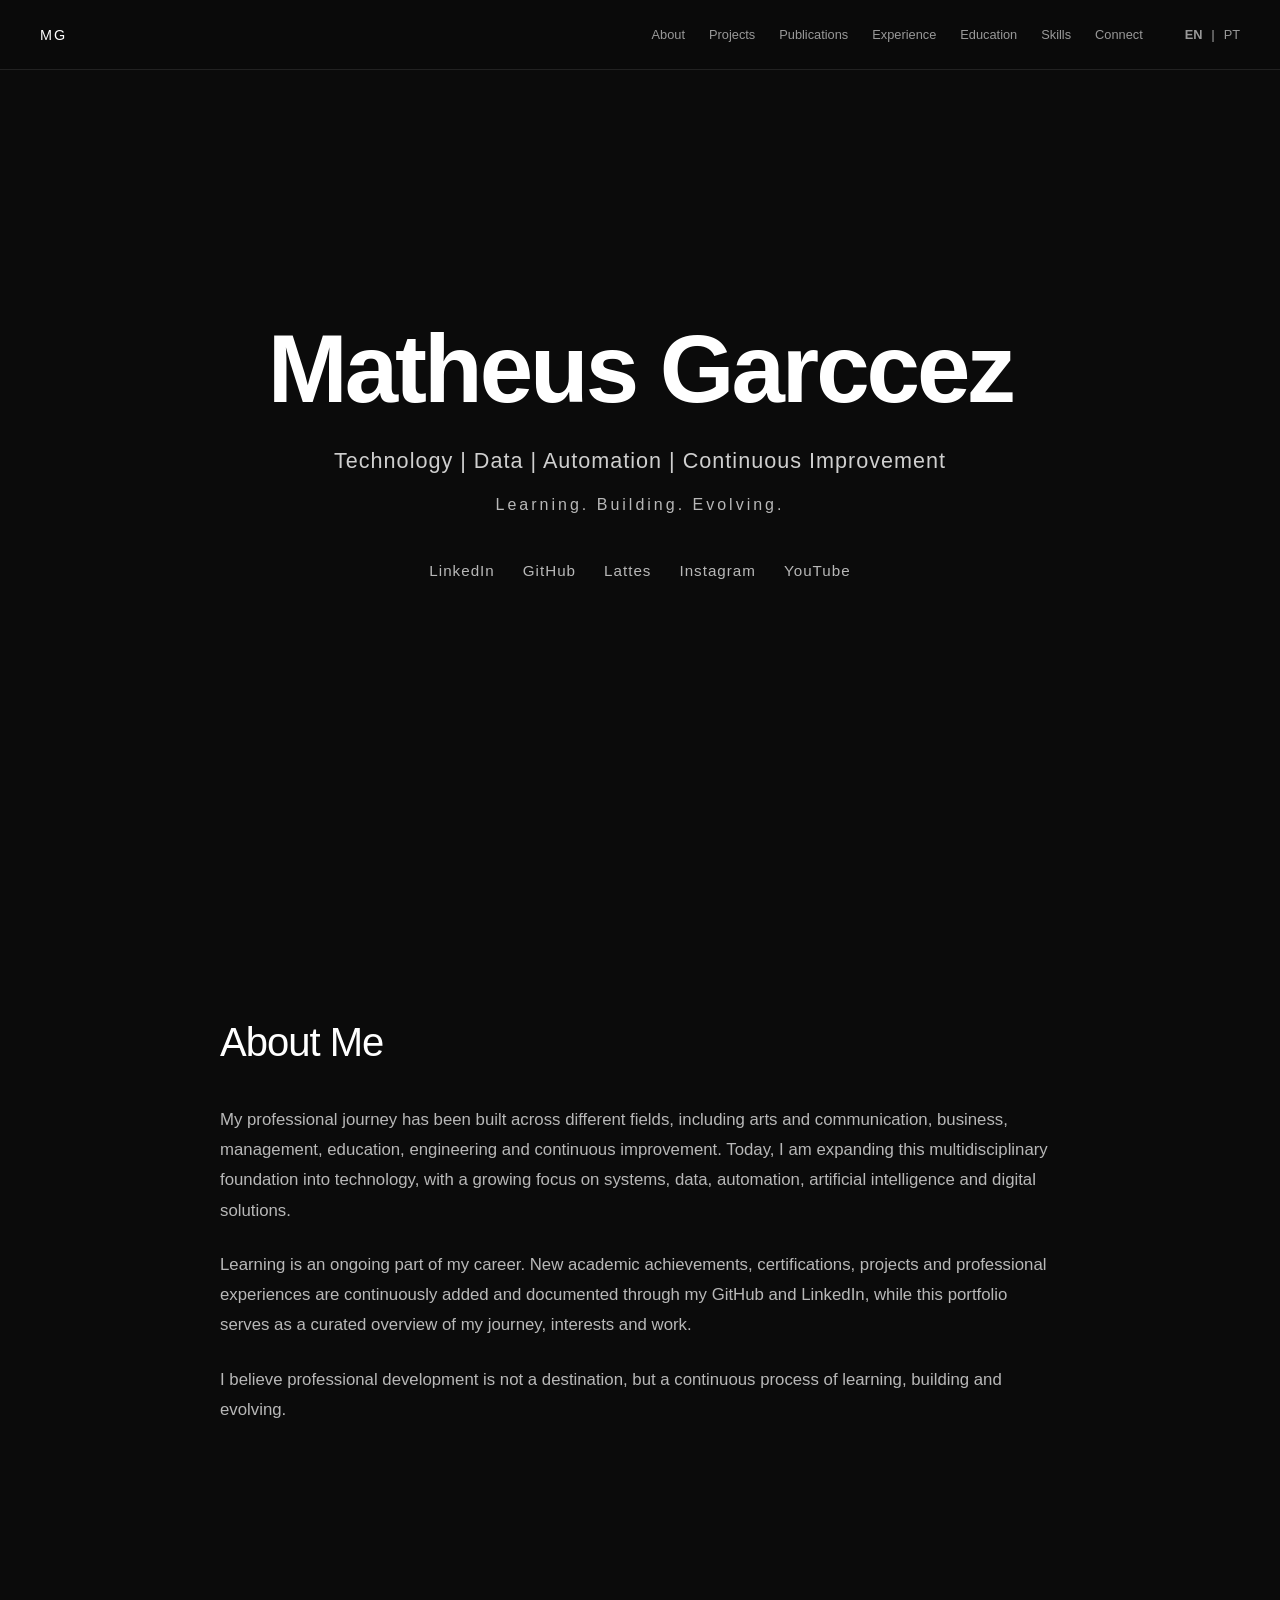
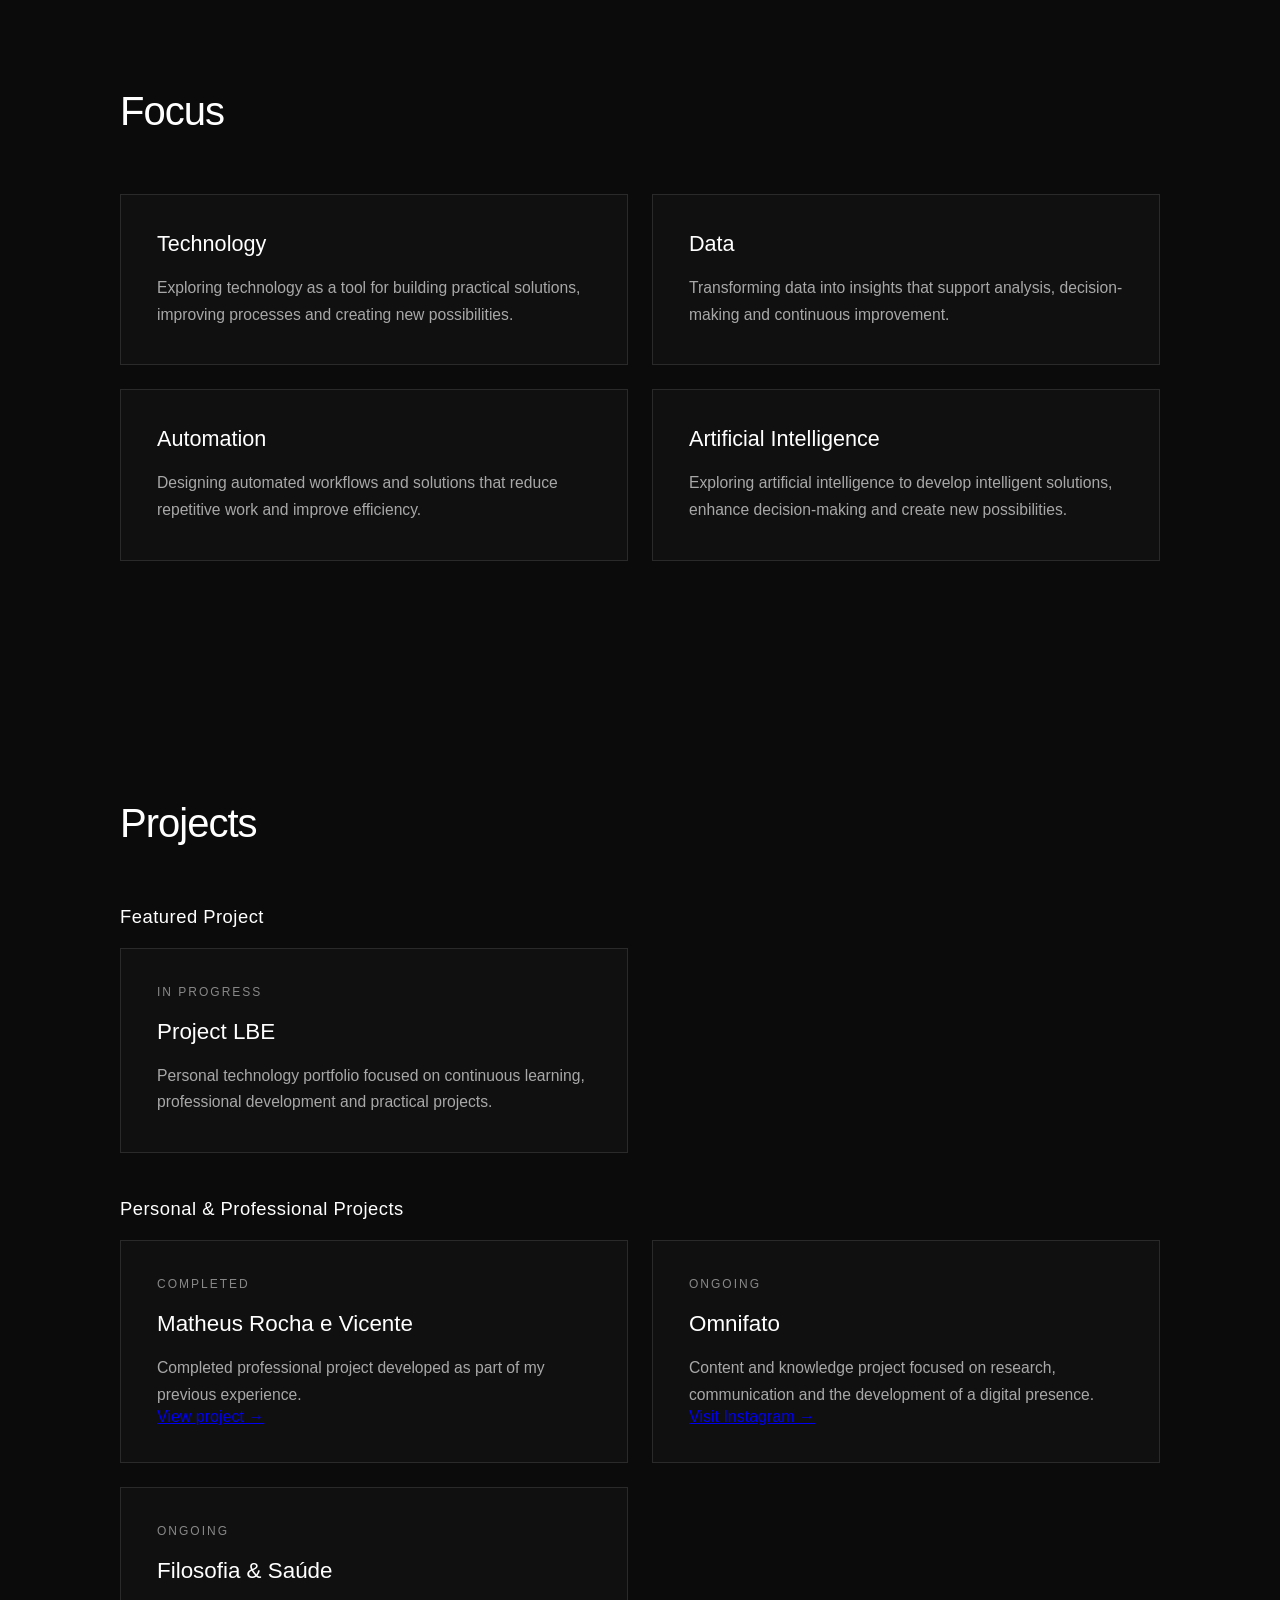
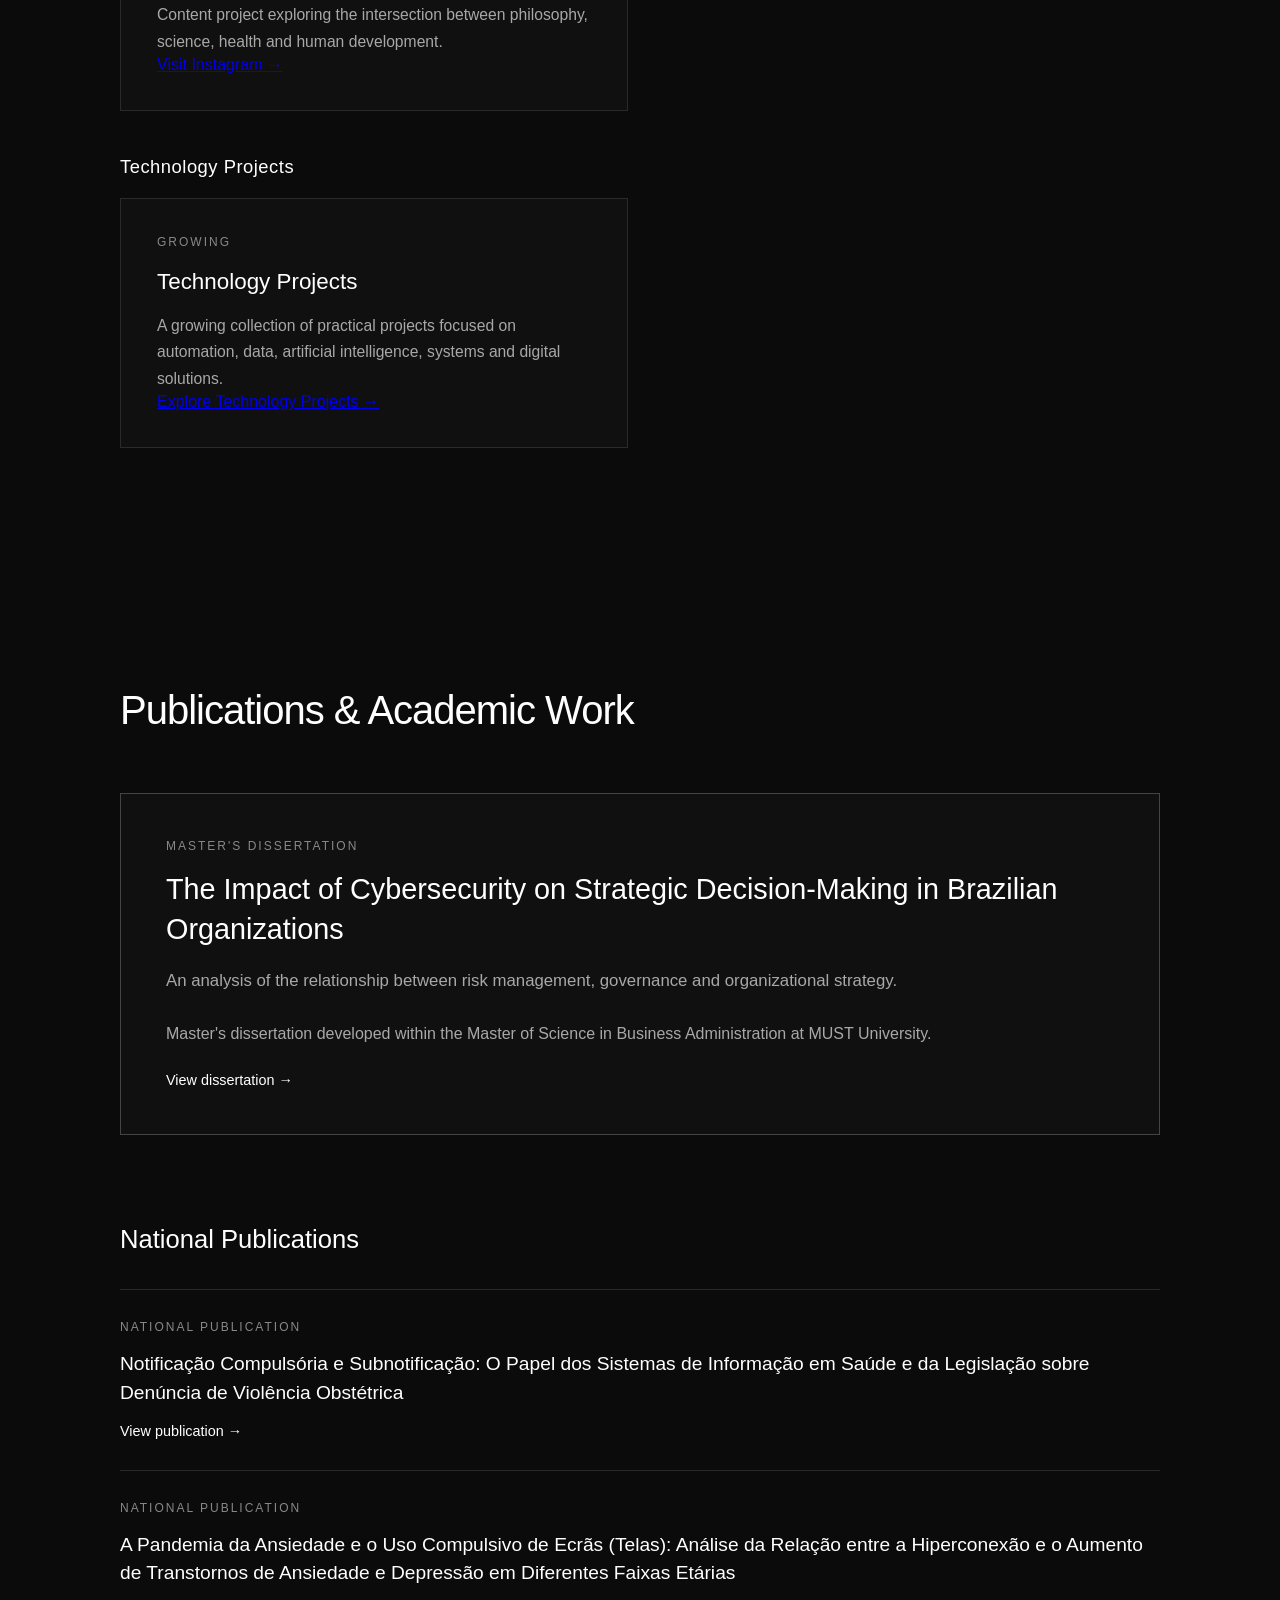
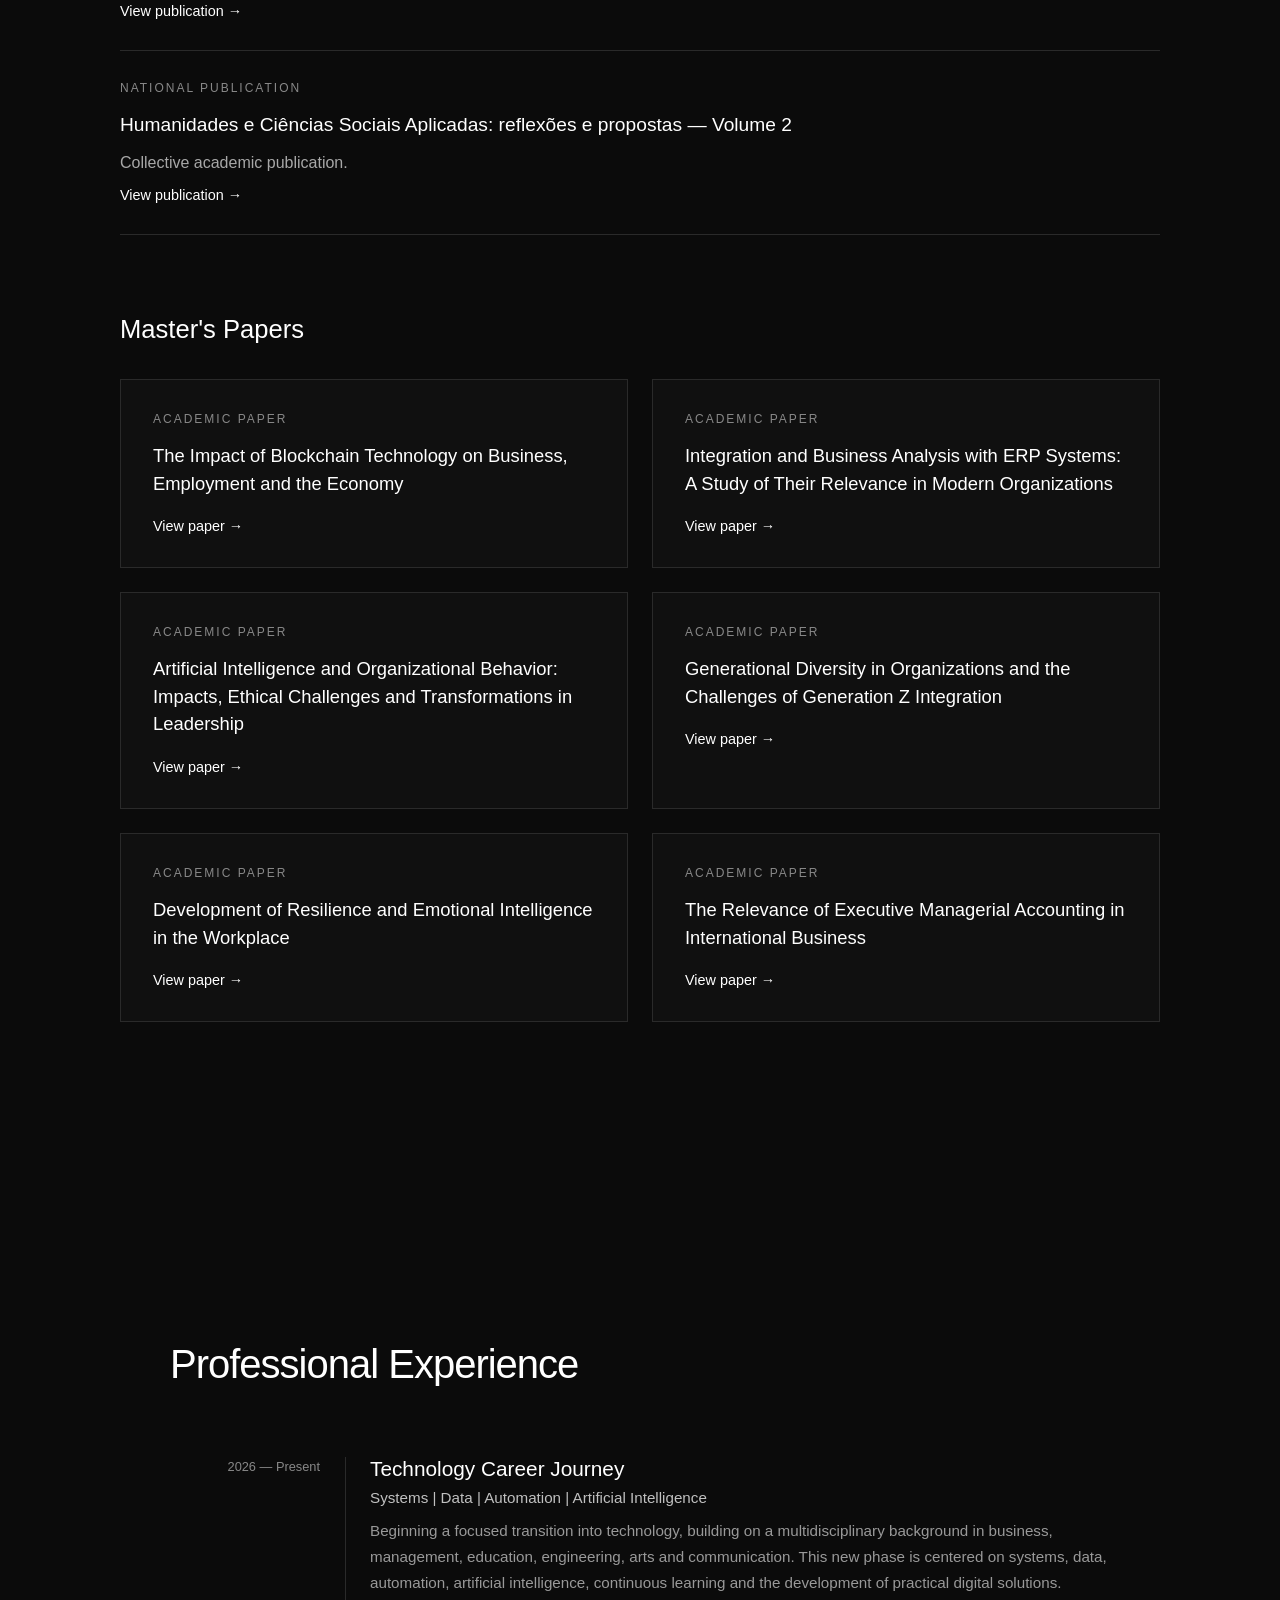
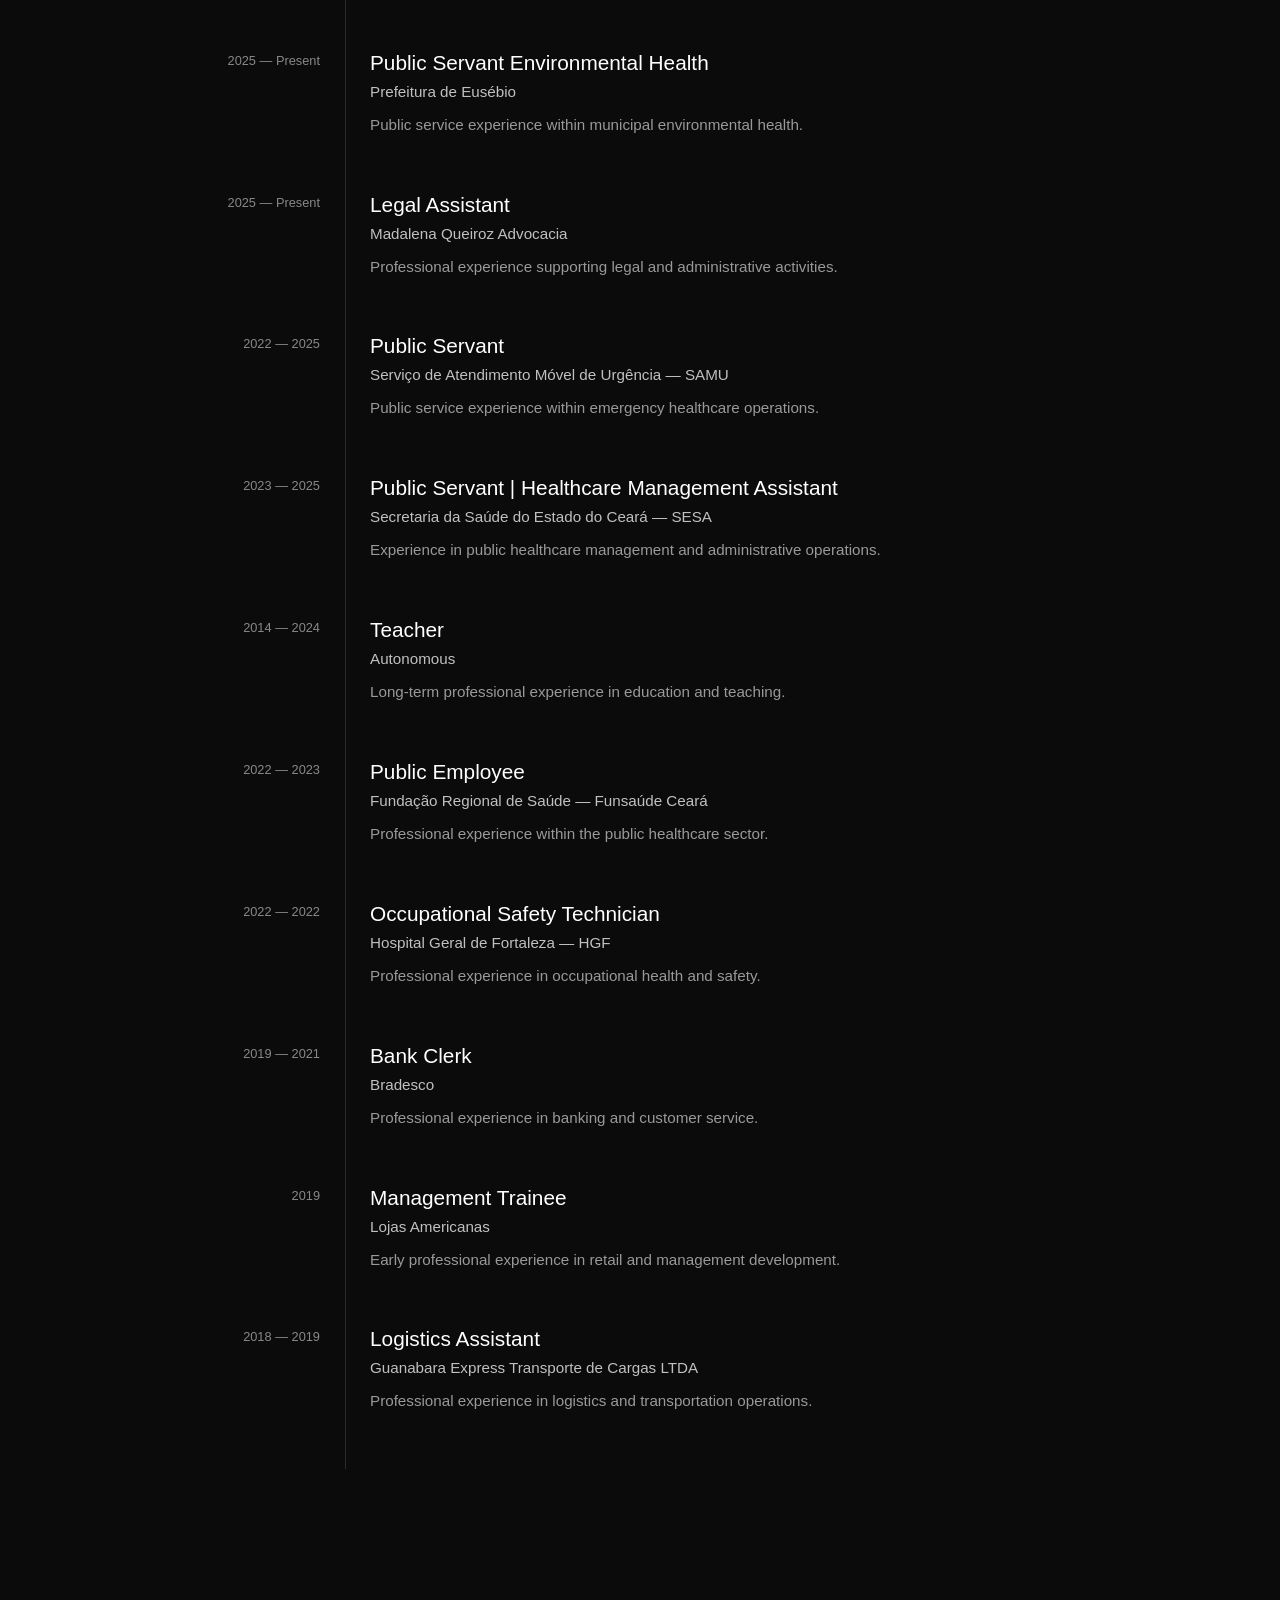
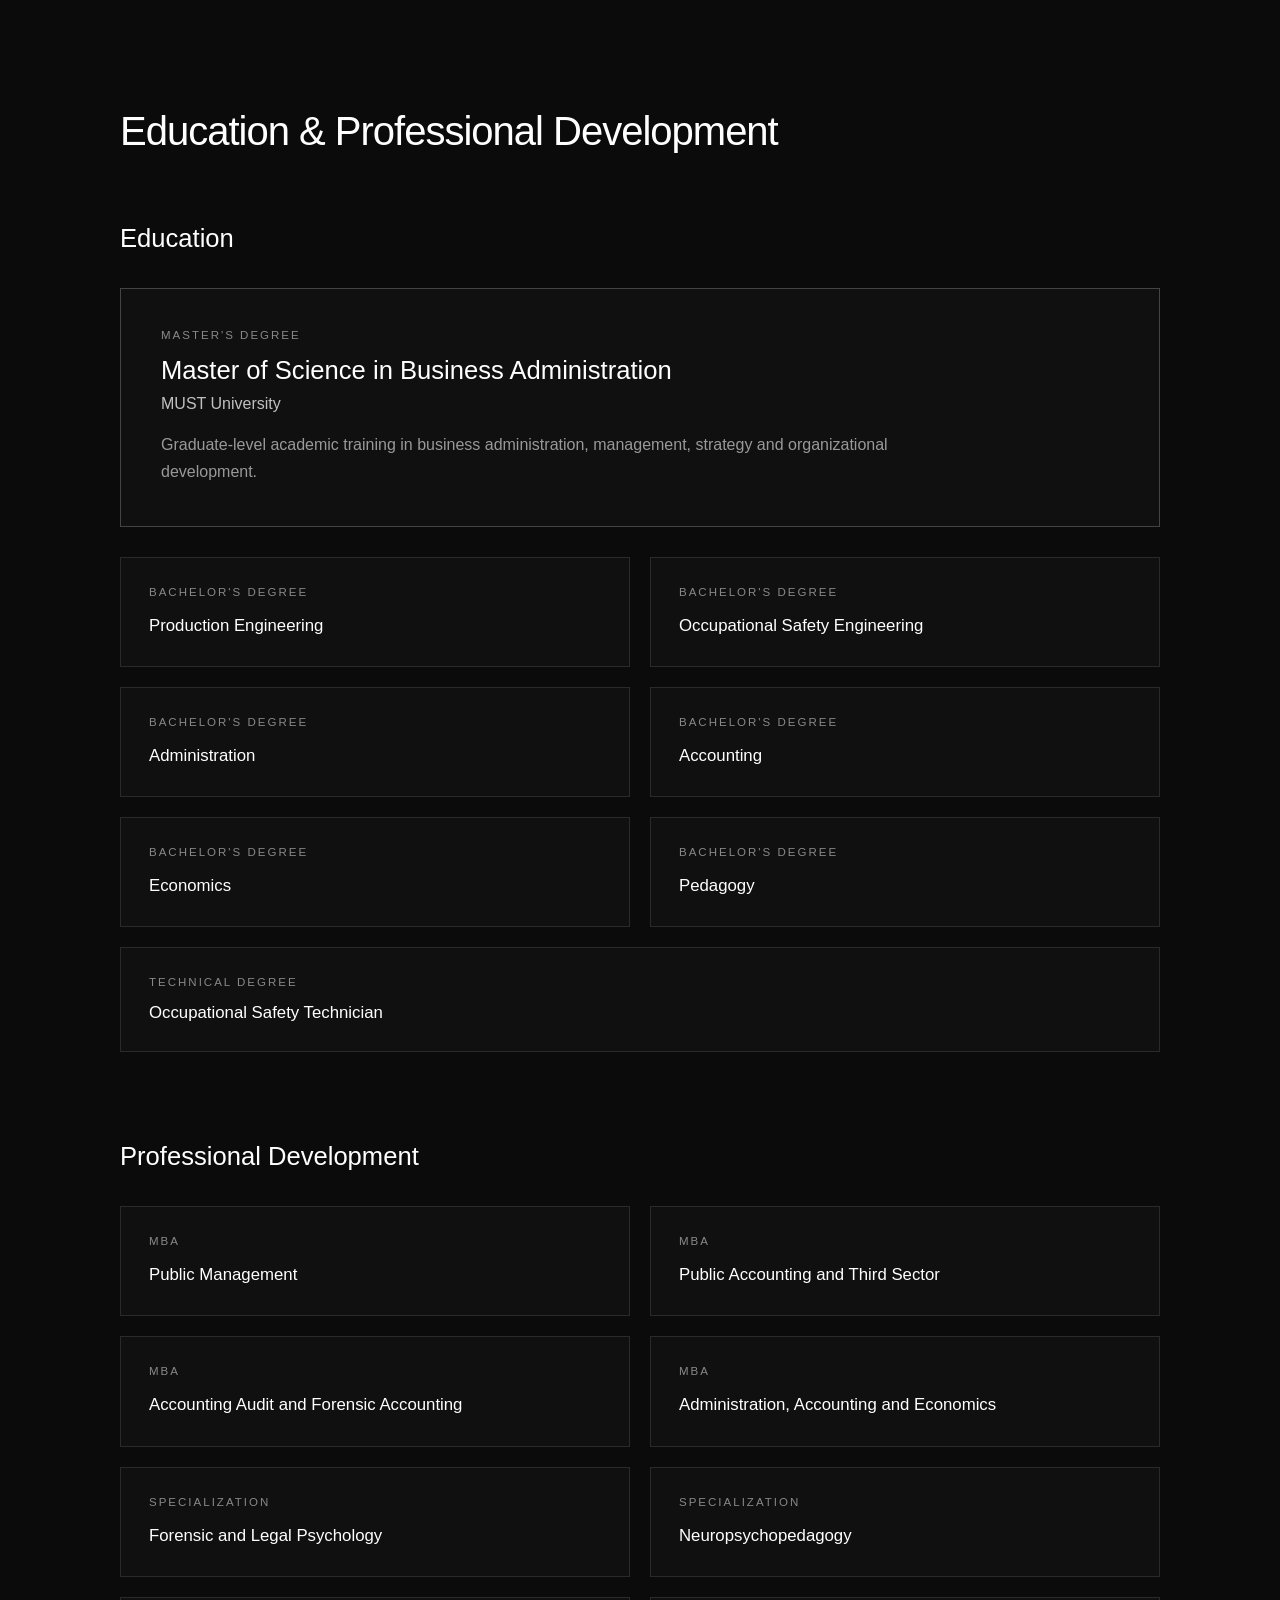
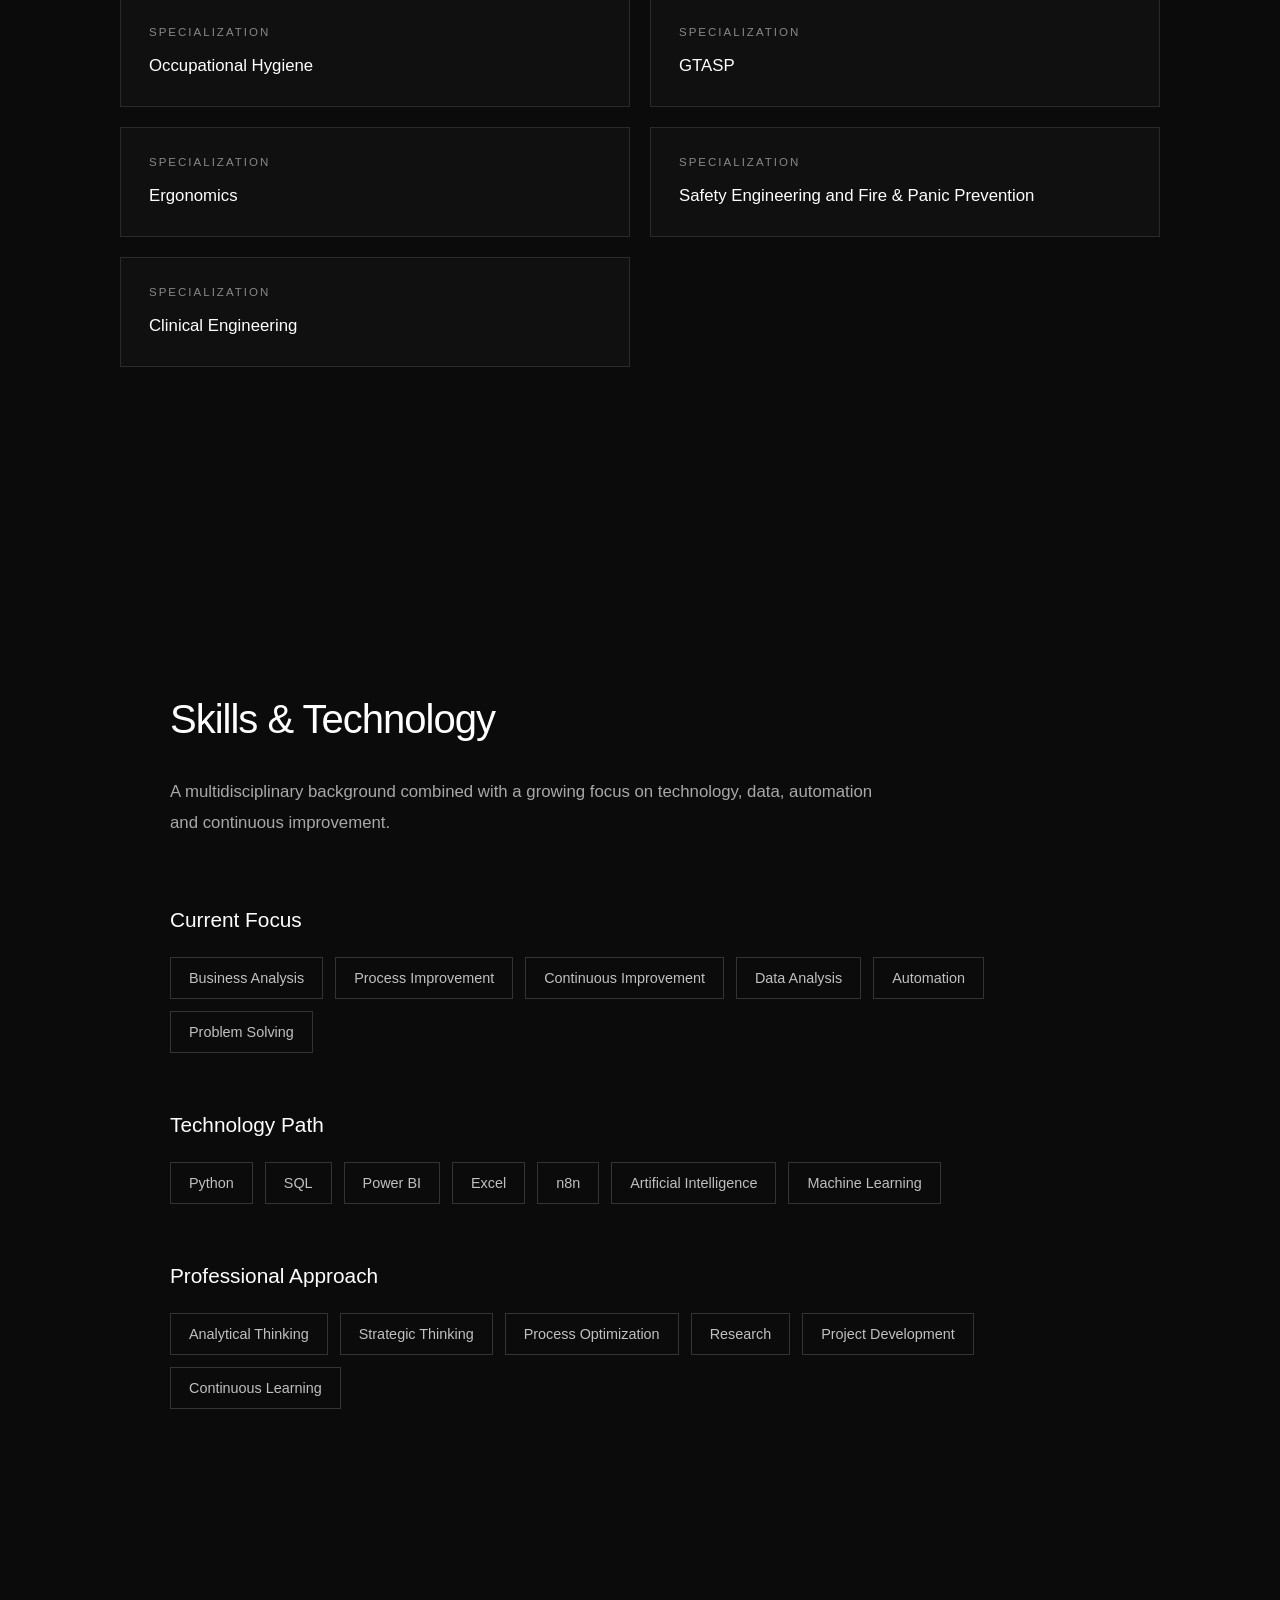
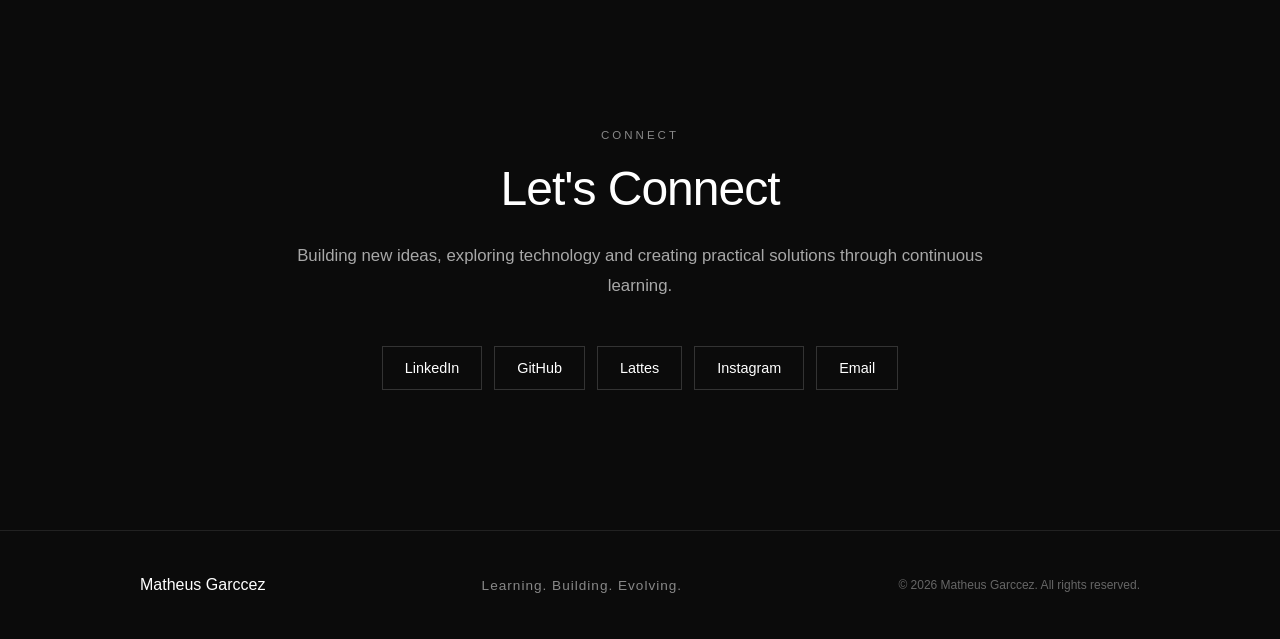
==== commit 683d9abb: "Add Portuguese version and language switch" ====
--- a/index.html
+++ b/index.html
@@ -23,6 +23,12 @@
         <a href="#skills">Skills</a>
         <a href="#connect">Connect</a>
 
+        <div class="language-switch" style="margin-left: 18px; white-space: nowrap; font-size: 0.85rem;">
+            <a href="index.html" style="text-decoration: none; font-weight: 700;">EN</a>
+            <span style="opacity: .6; margin: 0 5px;">|</span>
+            <a href="pt.html" style="text-decoration: none; font-weight: 400;">PT</a>
+        </div>
+
     </div>
 
 </nav>
@@ -753,7 +759,7 @@
                 Instagram
             </a>
 
-            <a href="mailto:matheusgarccez@gmail.com">
+            <a href="mailto:mattgarccez@gmail.com">
                 Email
             </a>
 
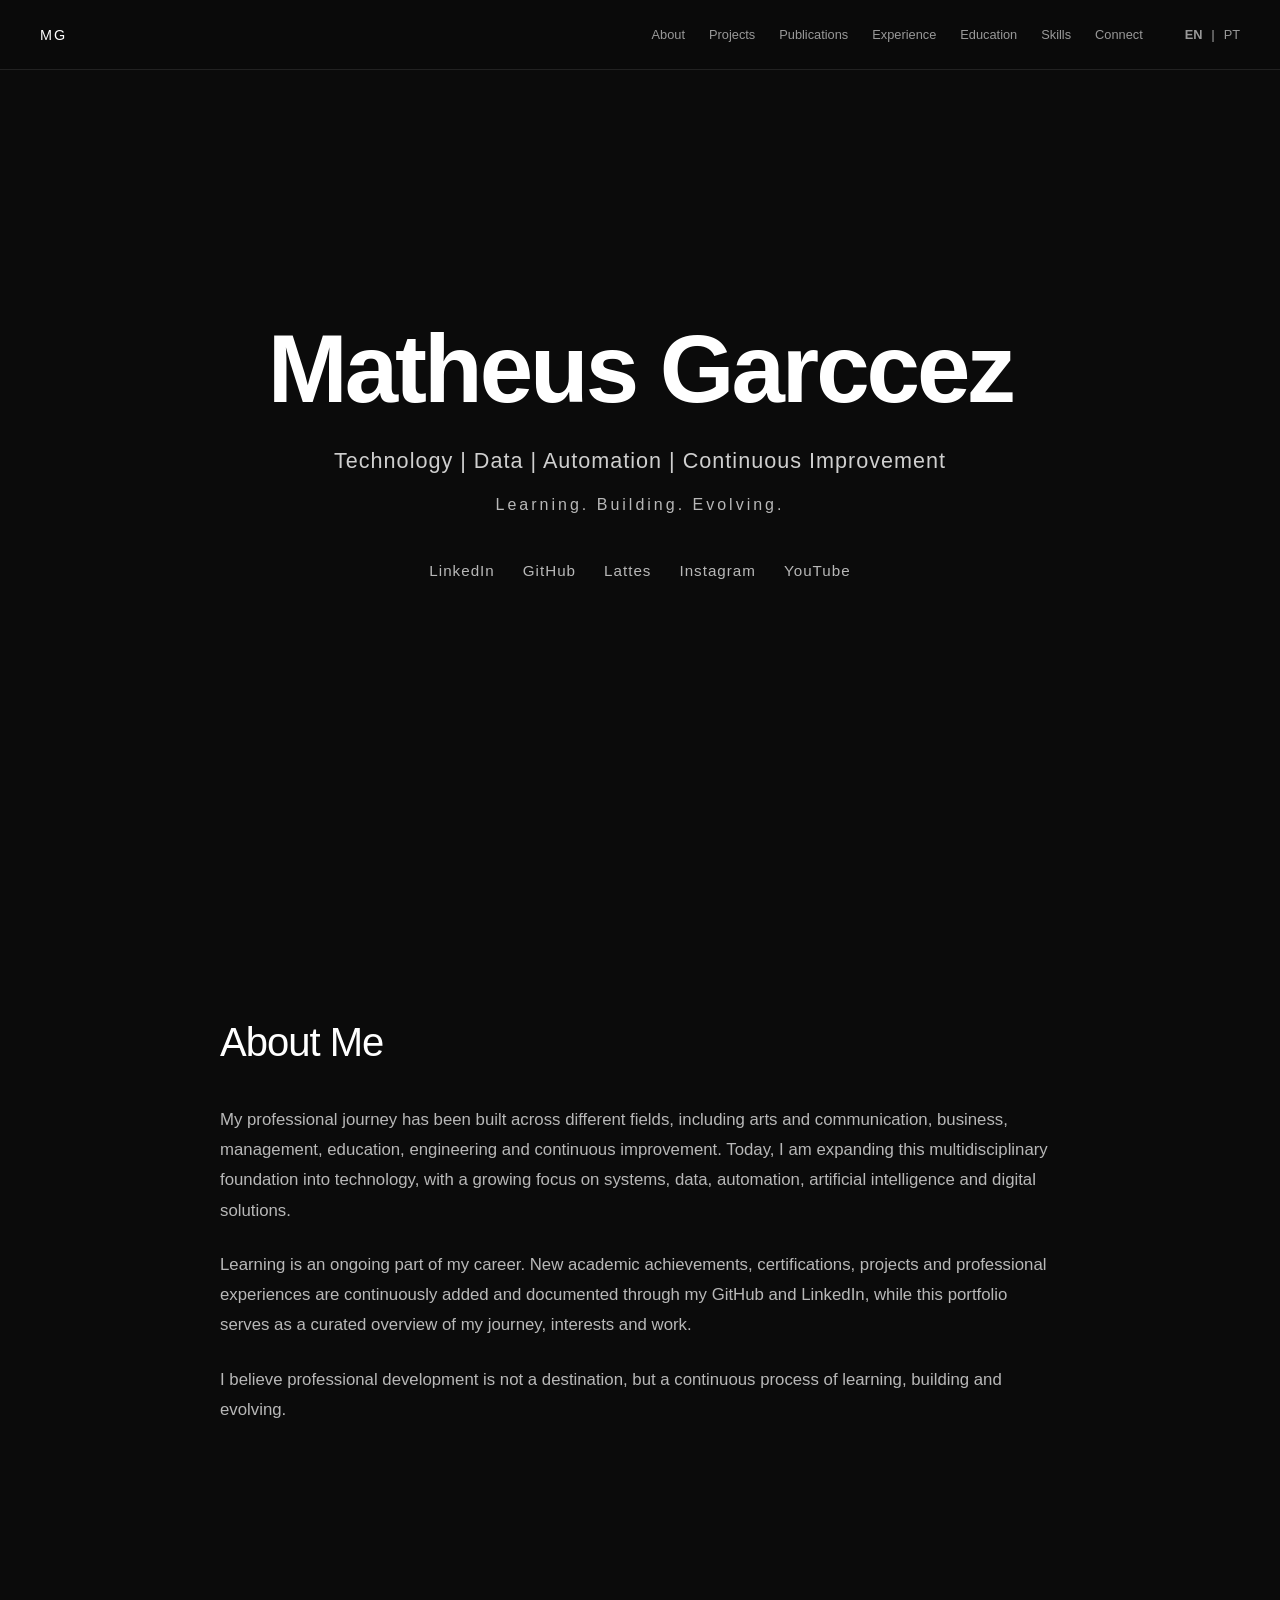
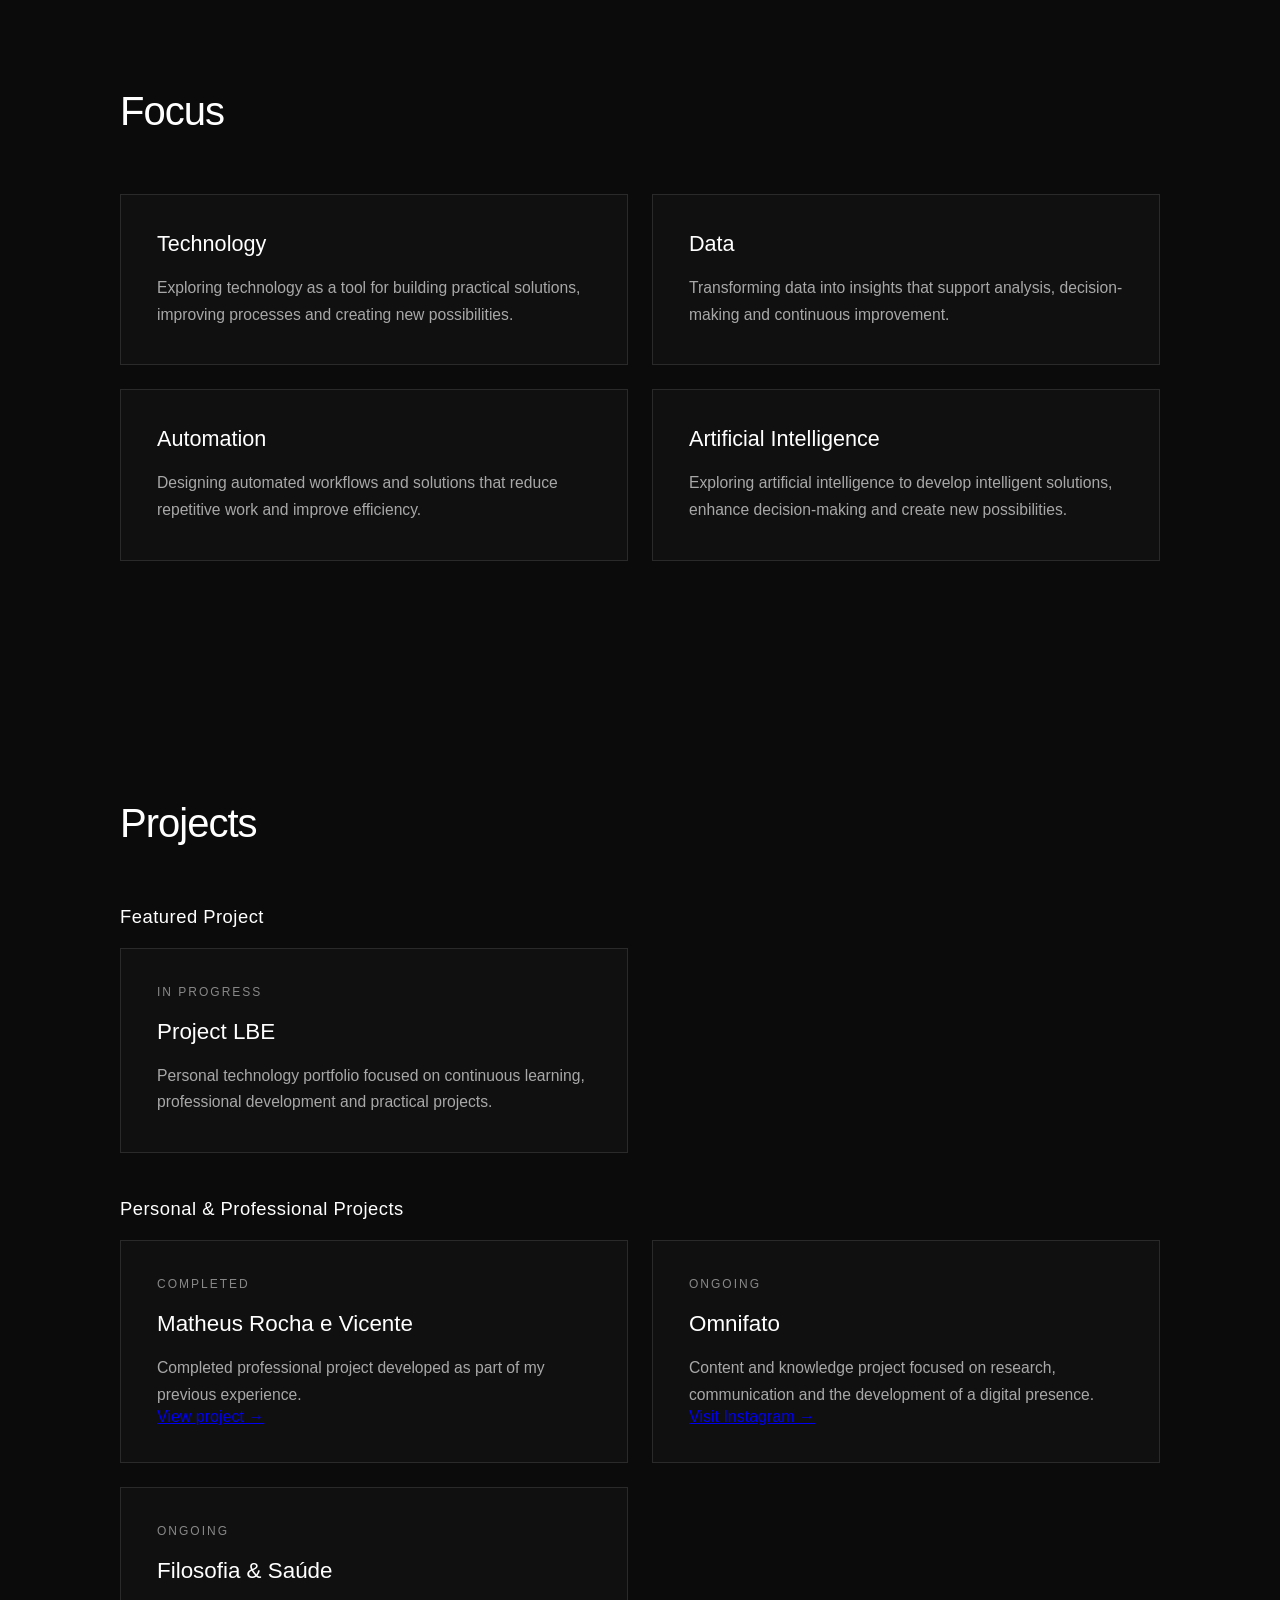
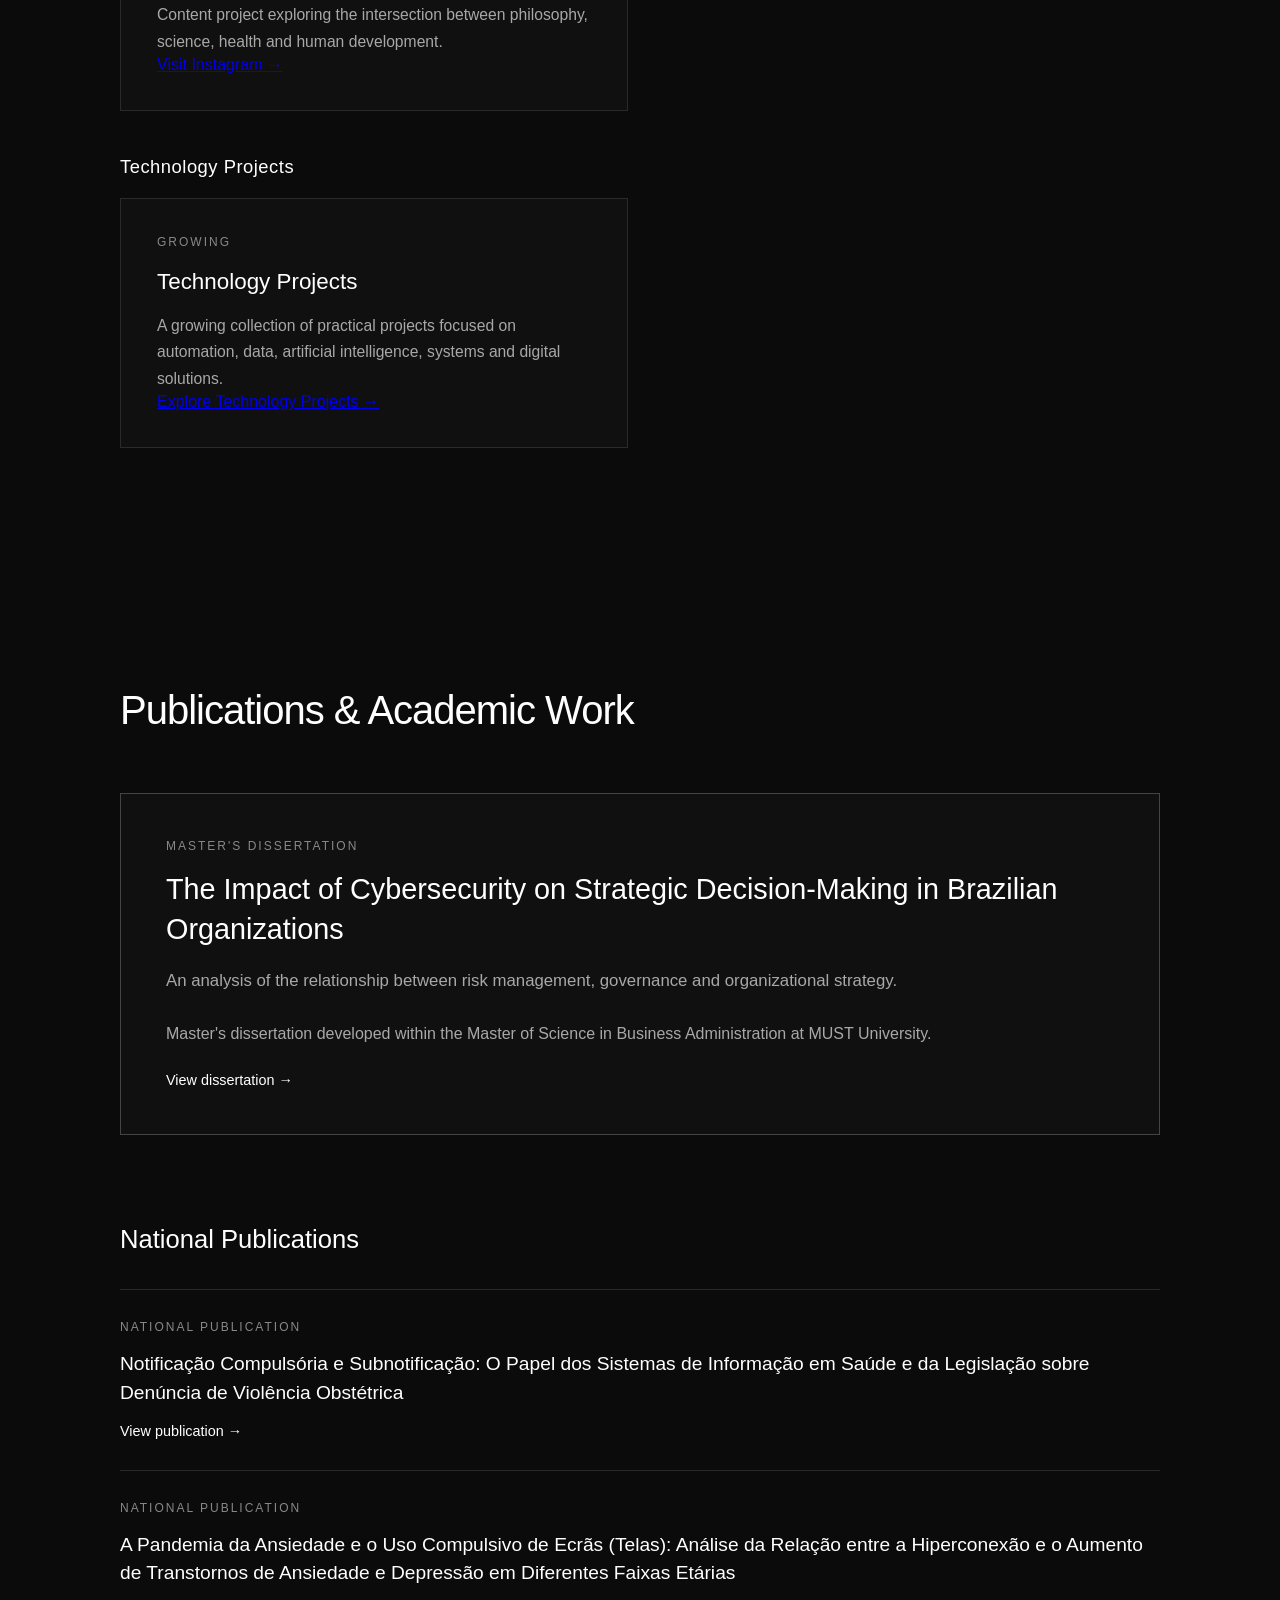
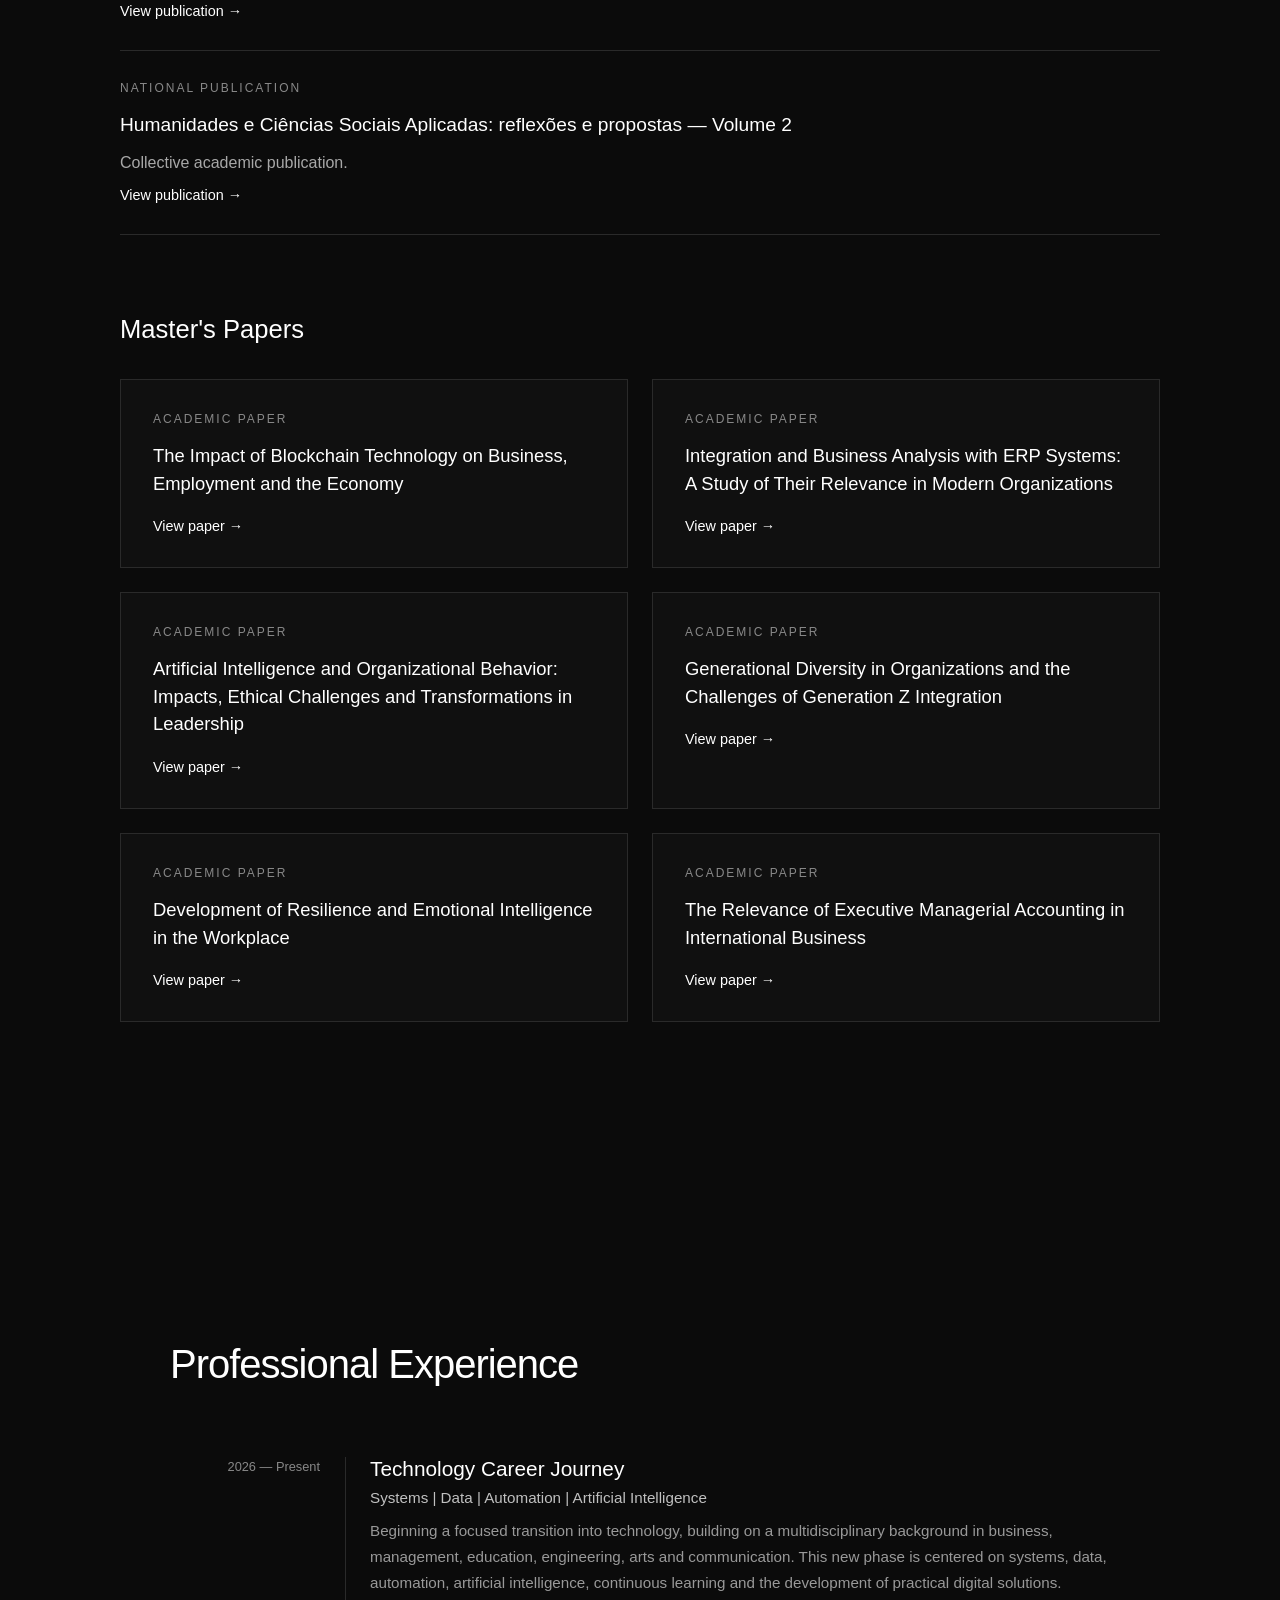
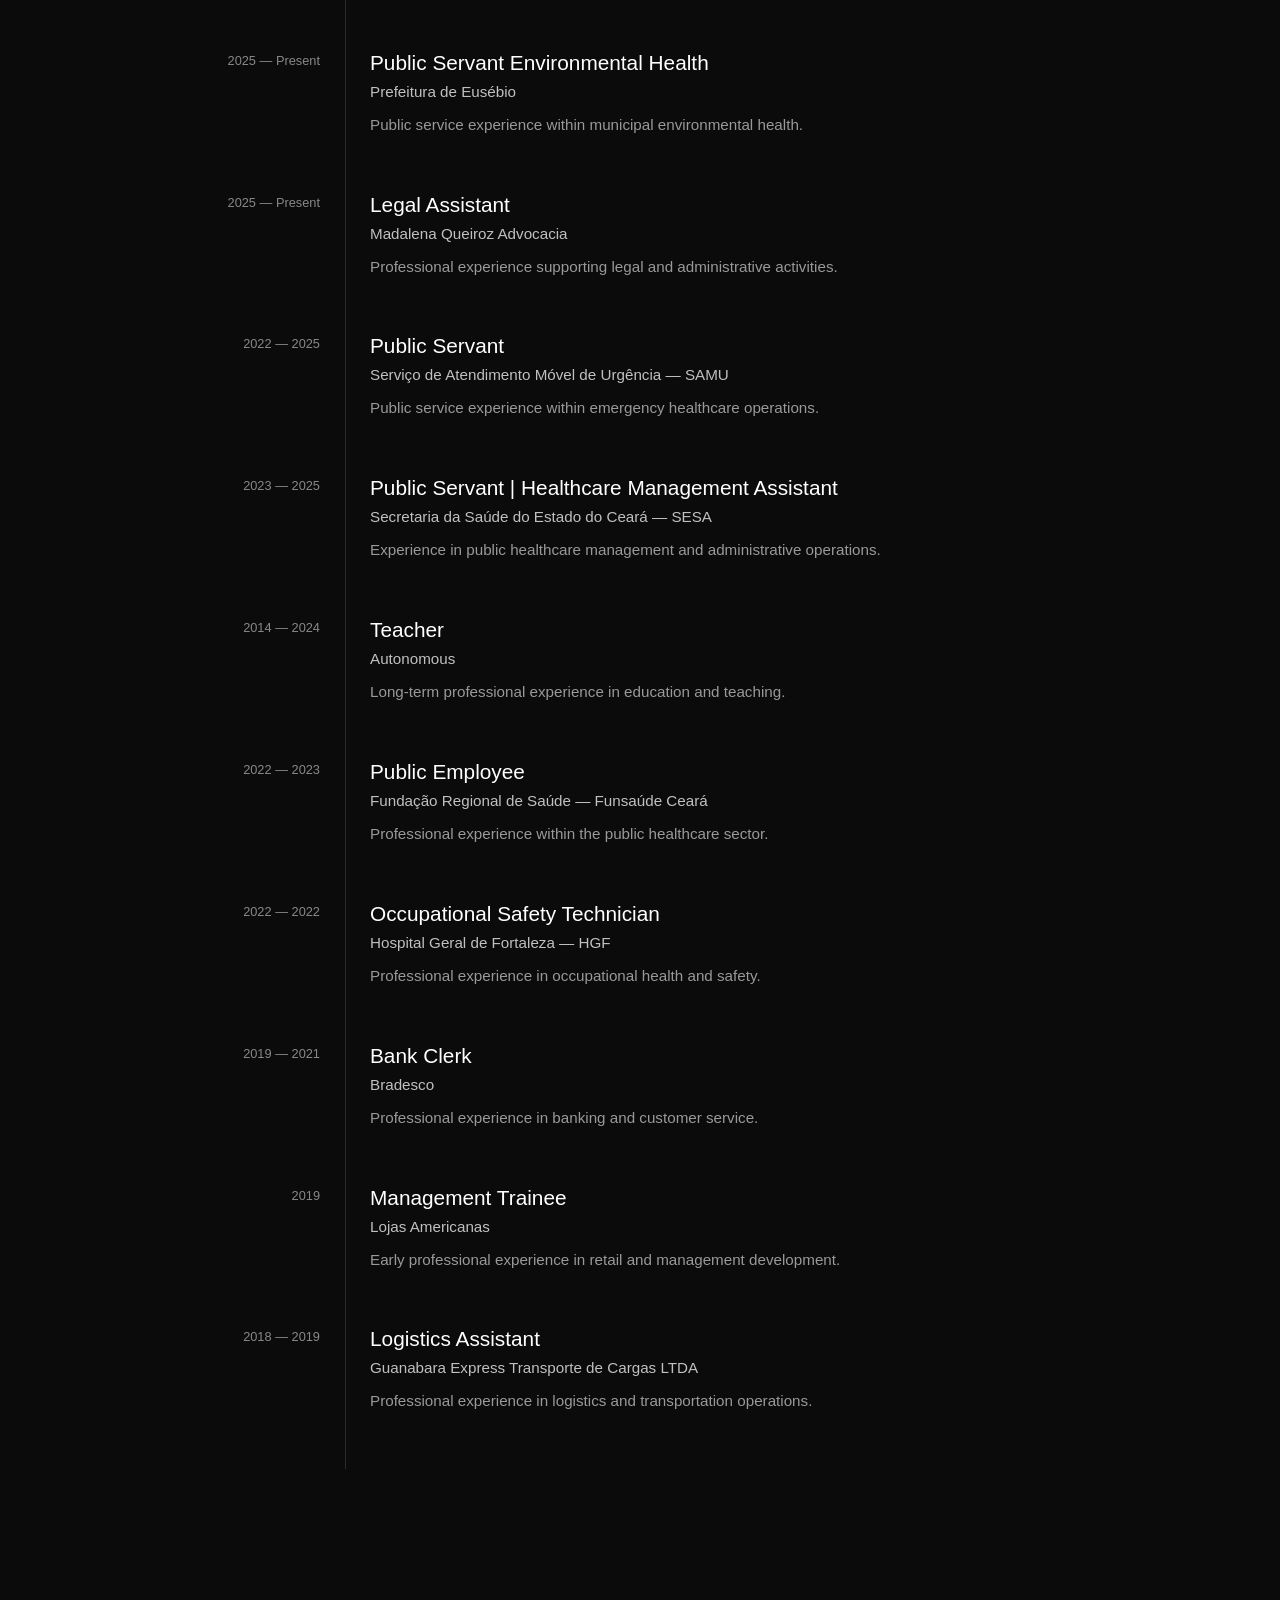
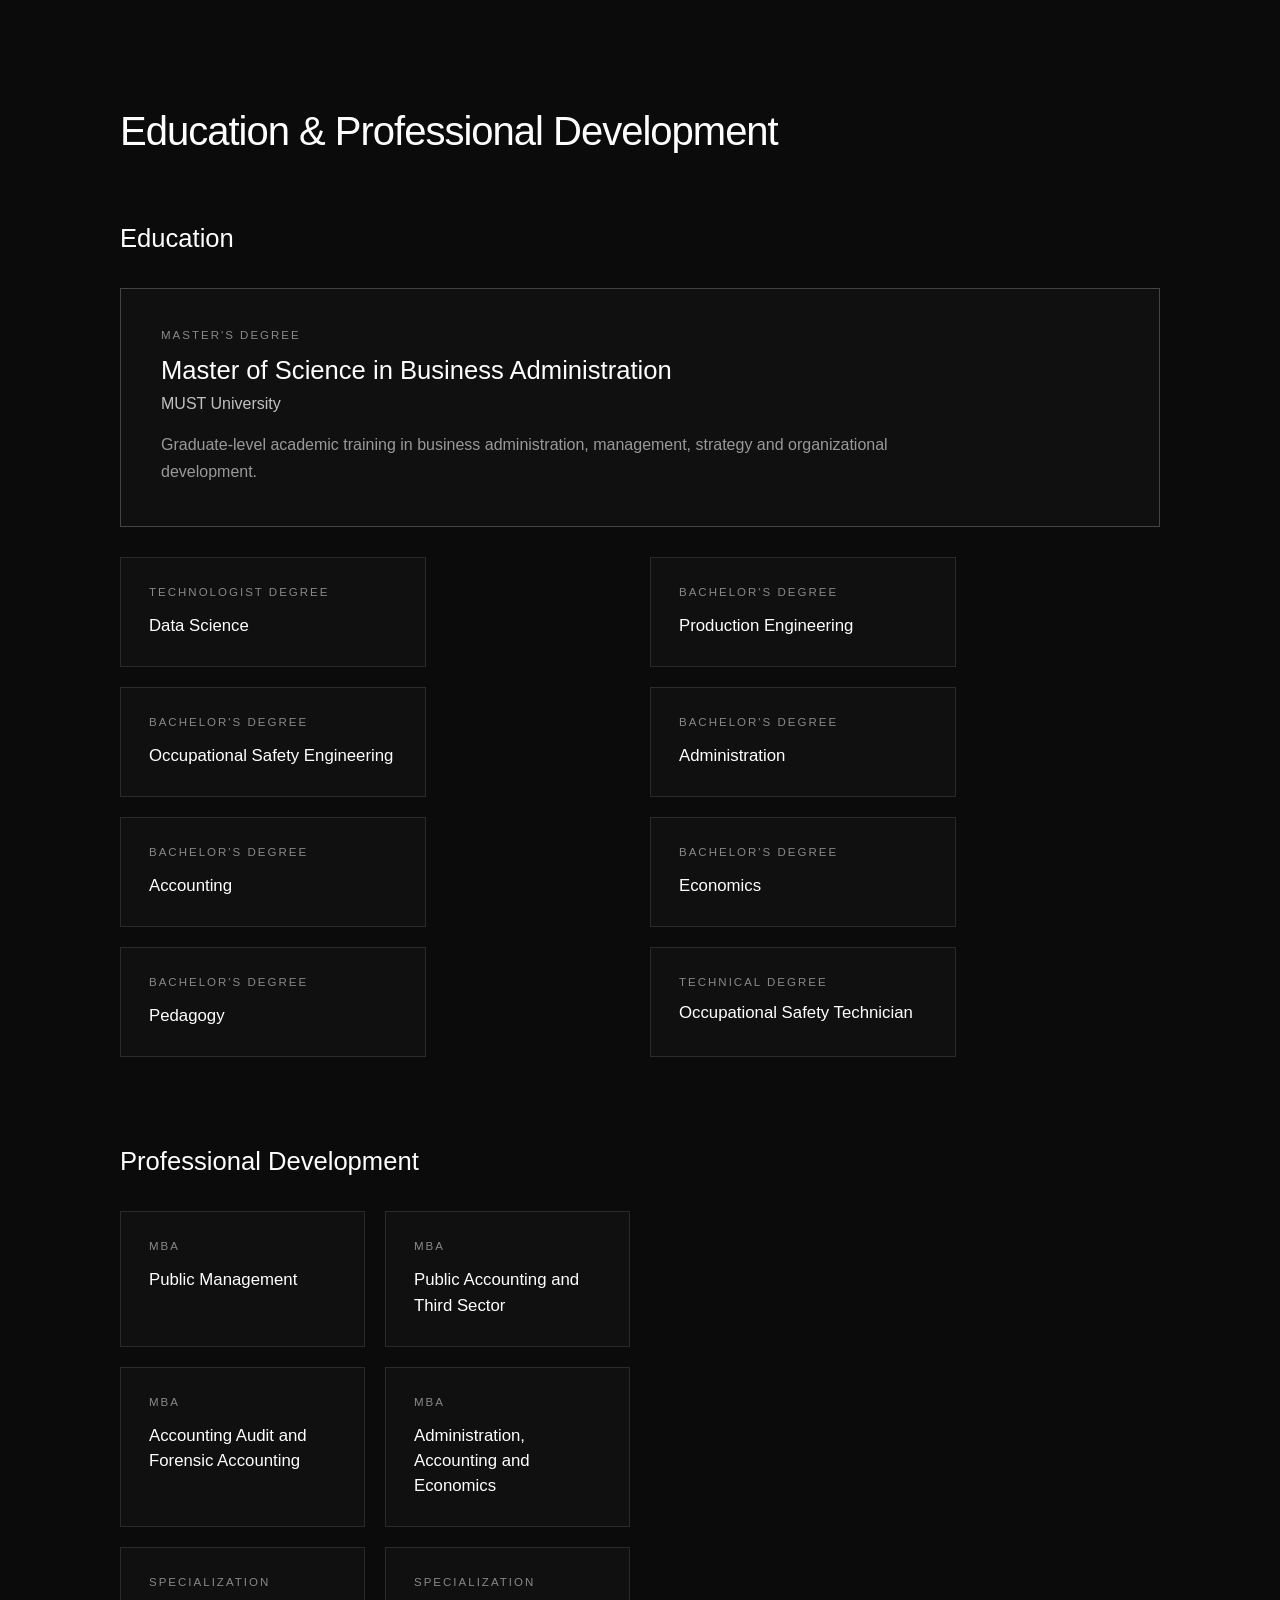
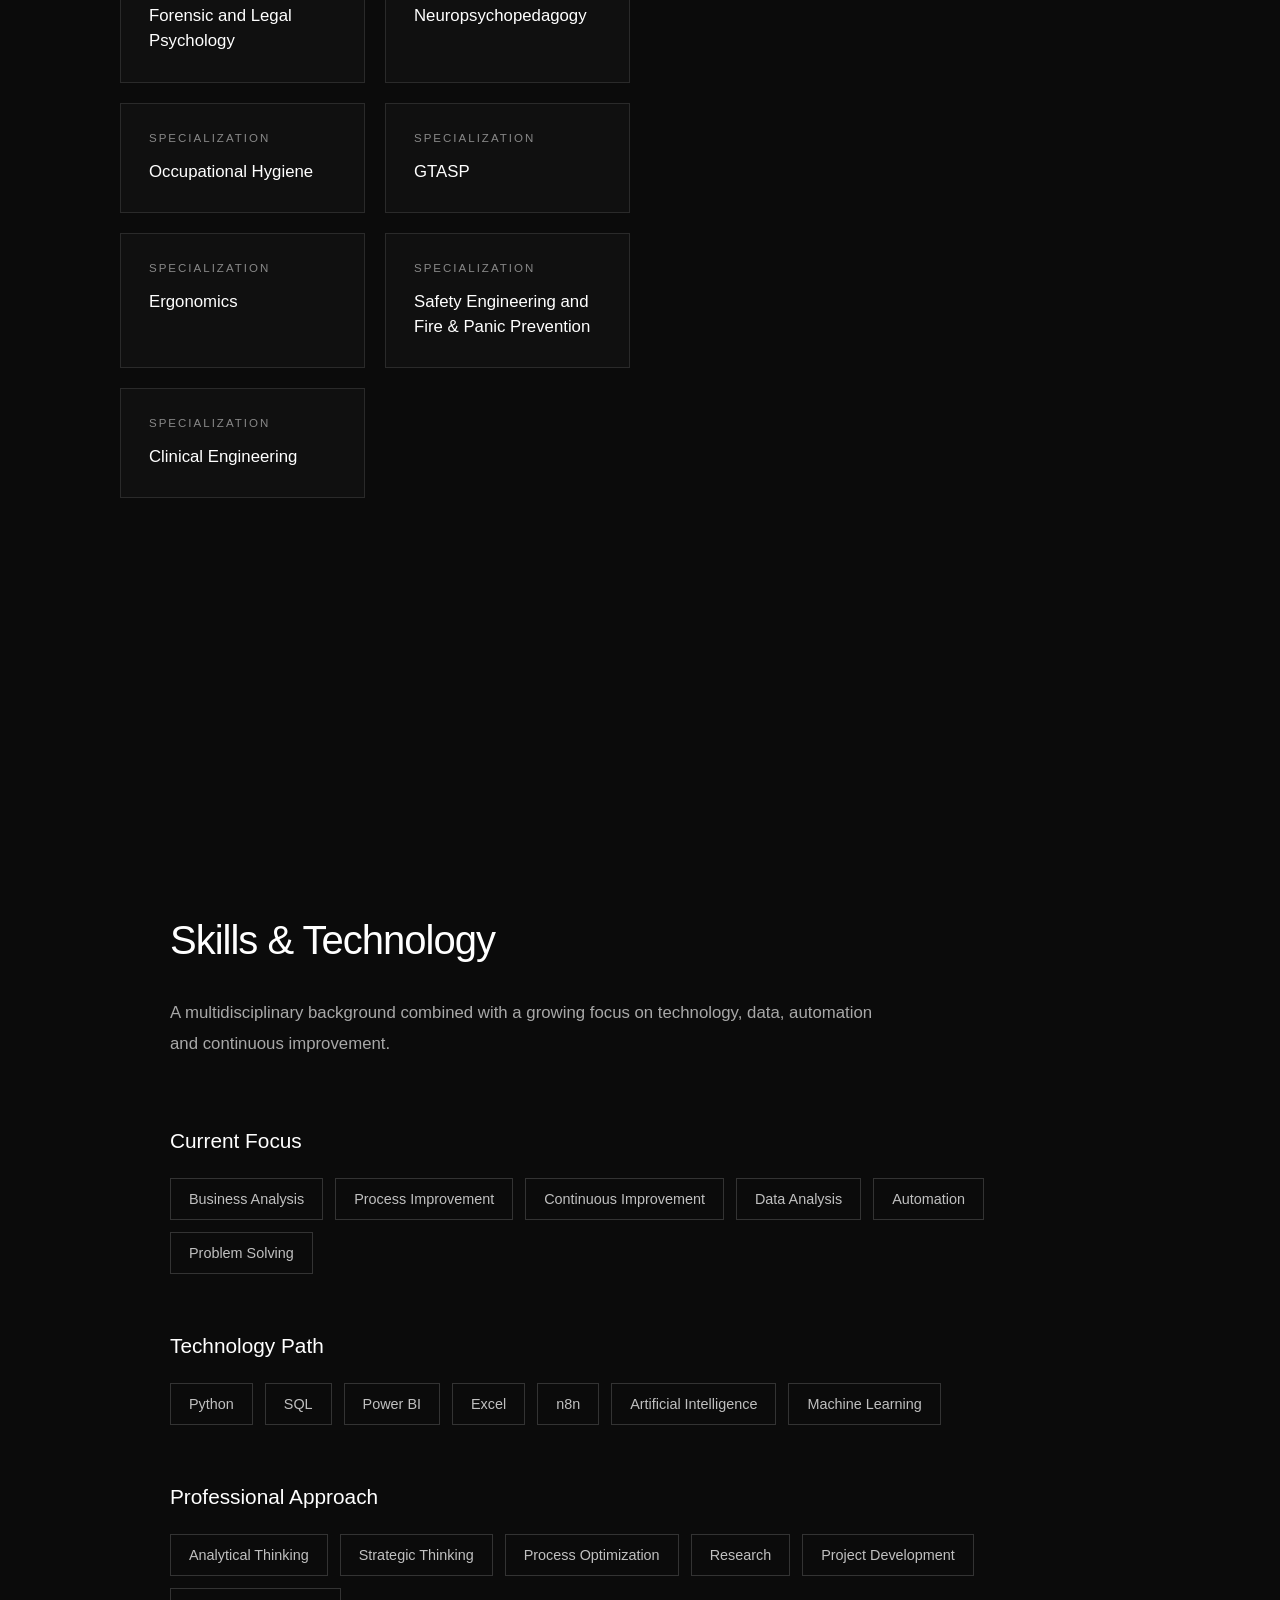
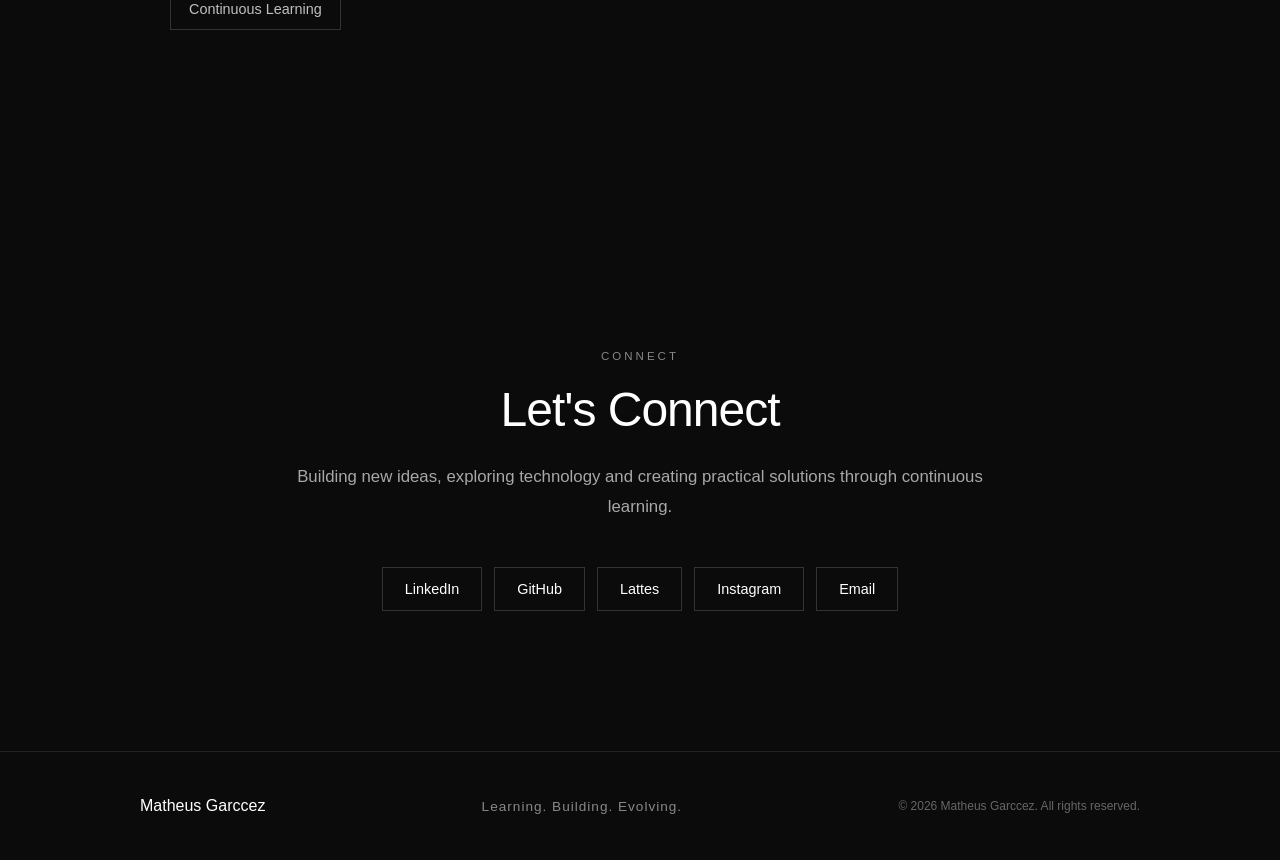
==== commit 55a803f2: "Refine hover interactions and visual feedback across portfolio cards" ====
--- a/index.html
+++ b/index.html
@@ -545,6 +545,11 @@
         <div class="degrees-grid">
 
             <article class="degree-card">
+                <span class="education-type">Technologist Degree</span>
+                <h4>Data Science</h4>
+            </article>
+
+            <article class="degree-card">
                 <span class="education-type">Bachelor's Degree</span>
                 <h4>Production Engineering</h4>
             </article>
@@ -574,20 +579,15 @@
                 <h4>Pedagogy</h4>
             </article>
 
-        </div>
-
-
-        <article class="technical-education">
-
-            <span class="education-type">Technical Degree</span>
-
-            <h3>Occupational Safety Technician</h3>
-
-        </article>
-
-    </div>
-
-
+
+            <article class="technical-education">
+                 <span class="education-type">Technical Degree</span>
+                 <h4>Occupational Safety Technician</h4>
+            </article>
+
+           
+            
+            
     <!-- PROFESSIONAL DEVELOPMENT -->
 
     <div class="education-group">
--- a/css/style.css
+++ b/css/style.css
@@ -110,6 +110,21 @@
     border-color: #666666;
     transform: translateY(-4px);
 }
+.focus-card:hover *,
+
+.project-card:hover *,
+
+.paper-card:hover *,
+
+.degree-card:hover *,
+
+.postgraduate-card:hover *,
+
+.education-featured:hover *,
+
+.technical-education:hover * {
+
+color: #E2E2E2;}
 
 .focus-card h3 {
     font-size: 1.35rem;
@@ -394,6 +409,7 @@
 
 .education-group {
     margin-bottom: 90px;
+    margin-top: 70px;
 }
 
 .education-group-title {
@@ -445,10 +461,17 @@
 
 .degree-card {
     padding: 28px;
+    width: 60%;
     border: 1px solid #2a2a2a;
     background-color: #101010;
 }
-
+.degree-card-featured {
+
+width: 73%;
+
+min-height: 120px;
+
+}
 .degree-card h4 {
     font-size: 1.05rem;
     font-weight: 500;
@@ -456,13 +479,13 @@
 }
 
 .technical-education {
-    margin-top: 20px;
     padding: 28px;
+    width: 60%;
     border: 1px solid #2a2a2a;
     background-color: #101010;
 }
 
-.technical-education h3 {
+.technical-education h4 {
     font-size: 1.05rem;
     font-weight: 500;
 }
@@ -482,6 +505,7 @@
 
 .postgraduate-card:hover,
 .degree-card:hover,
+.education-featured:hover,
 .technical-education:hover {
     border-color: #666666;
     transform: translateY(-3px);
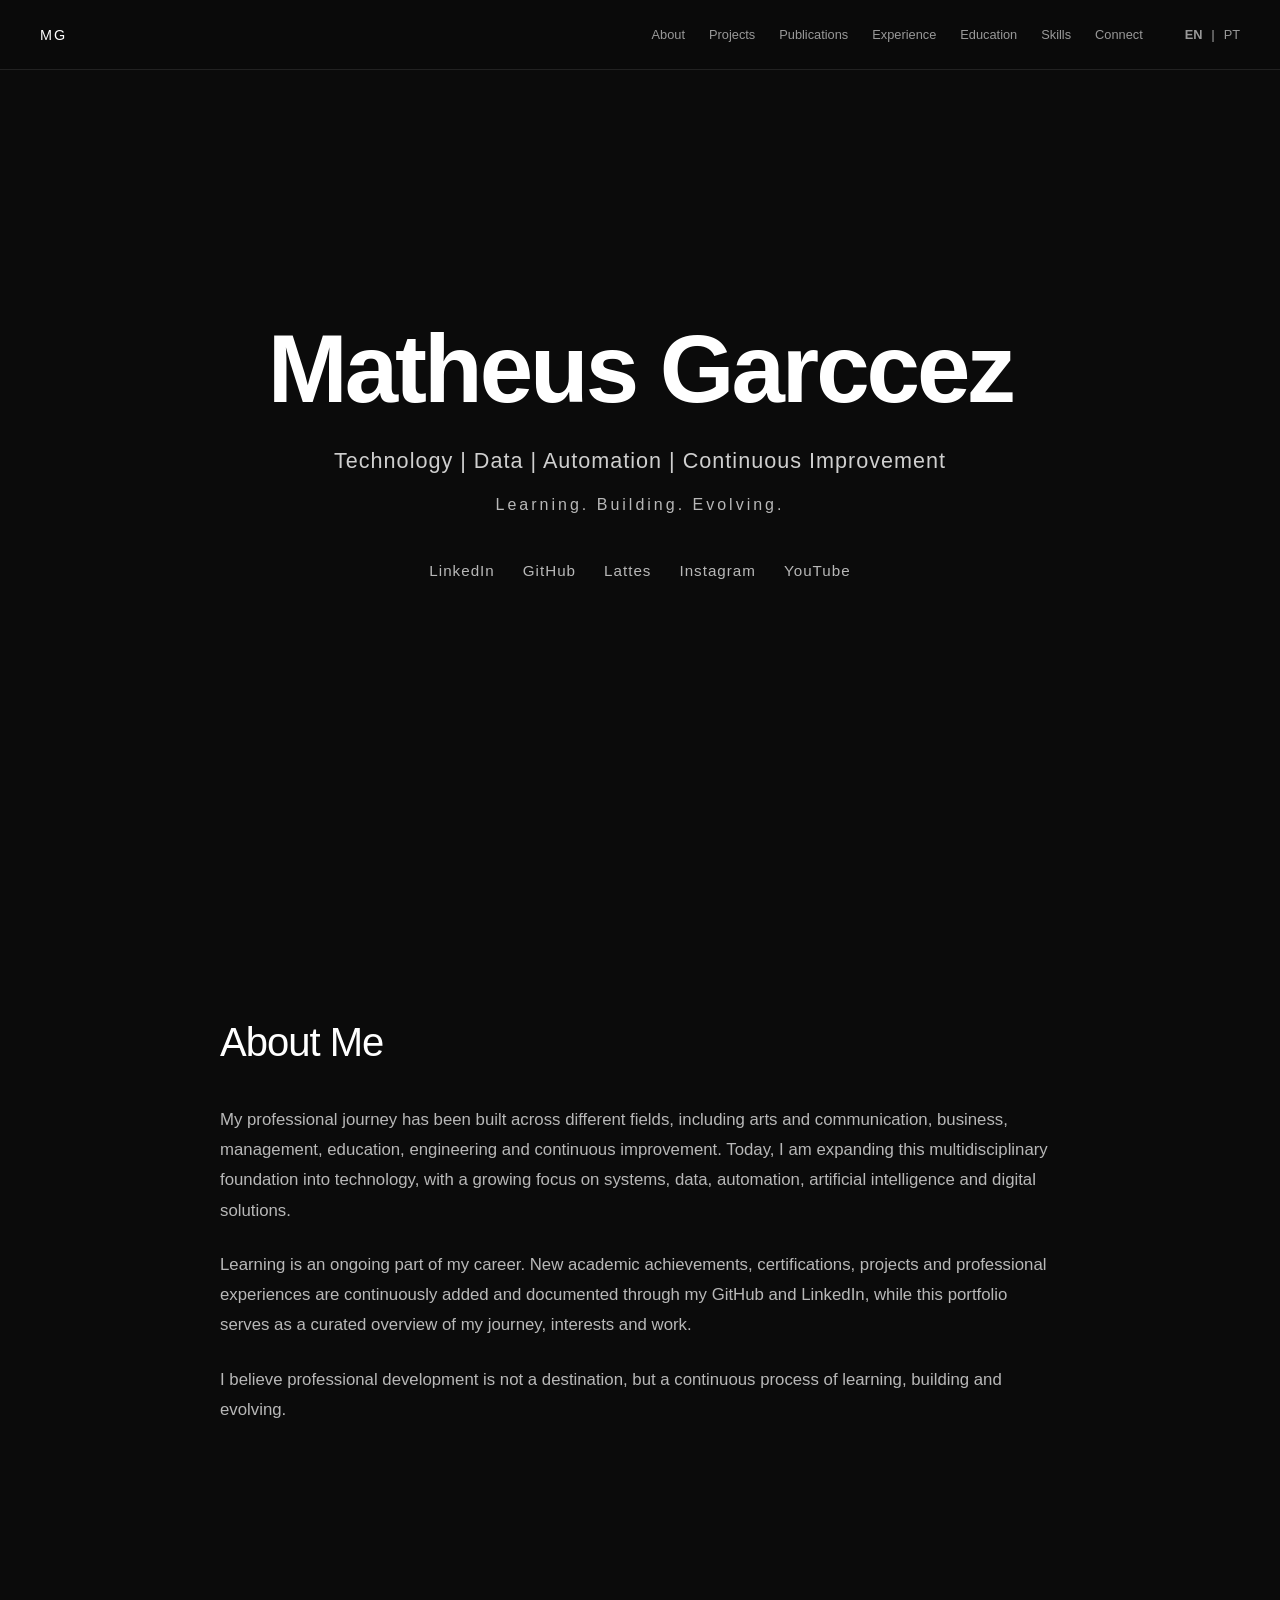
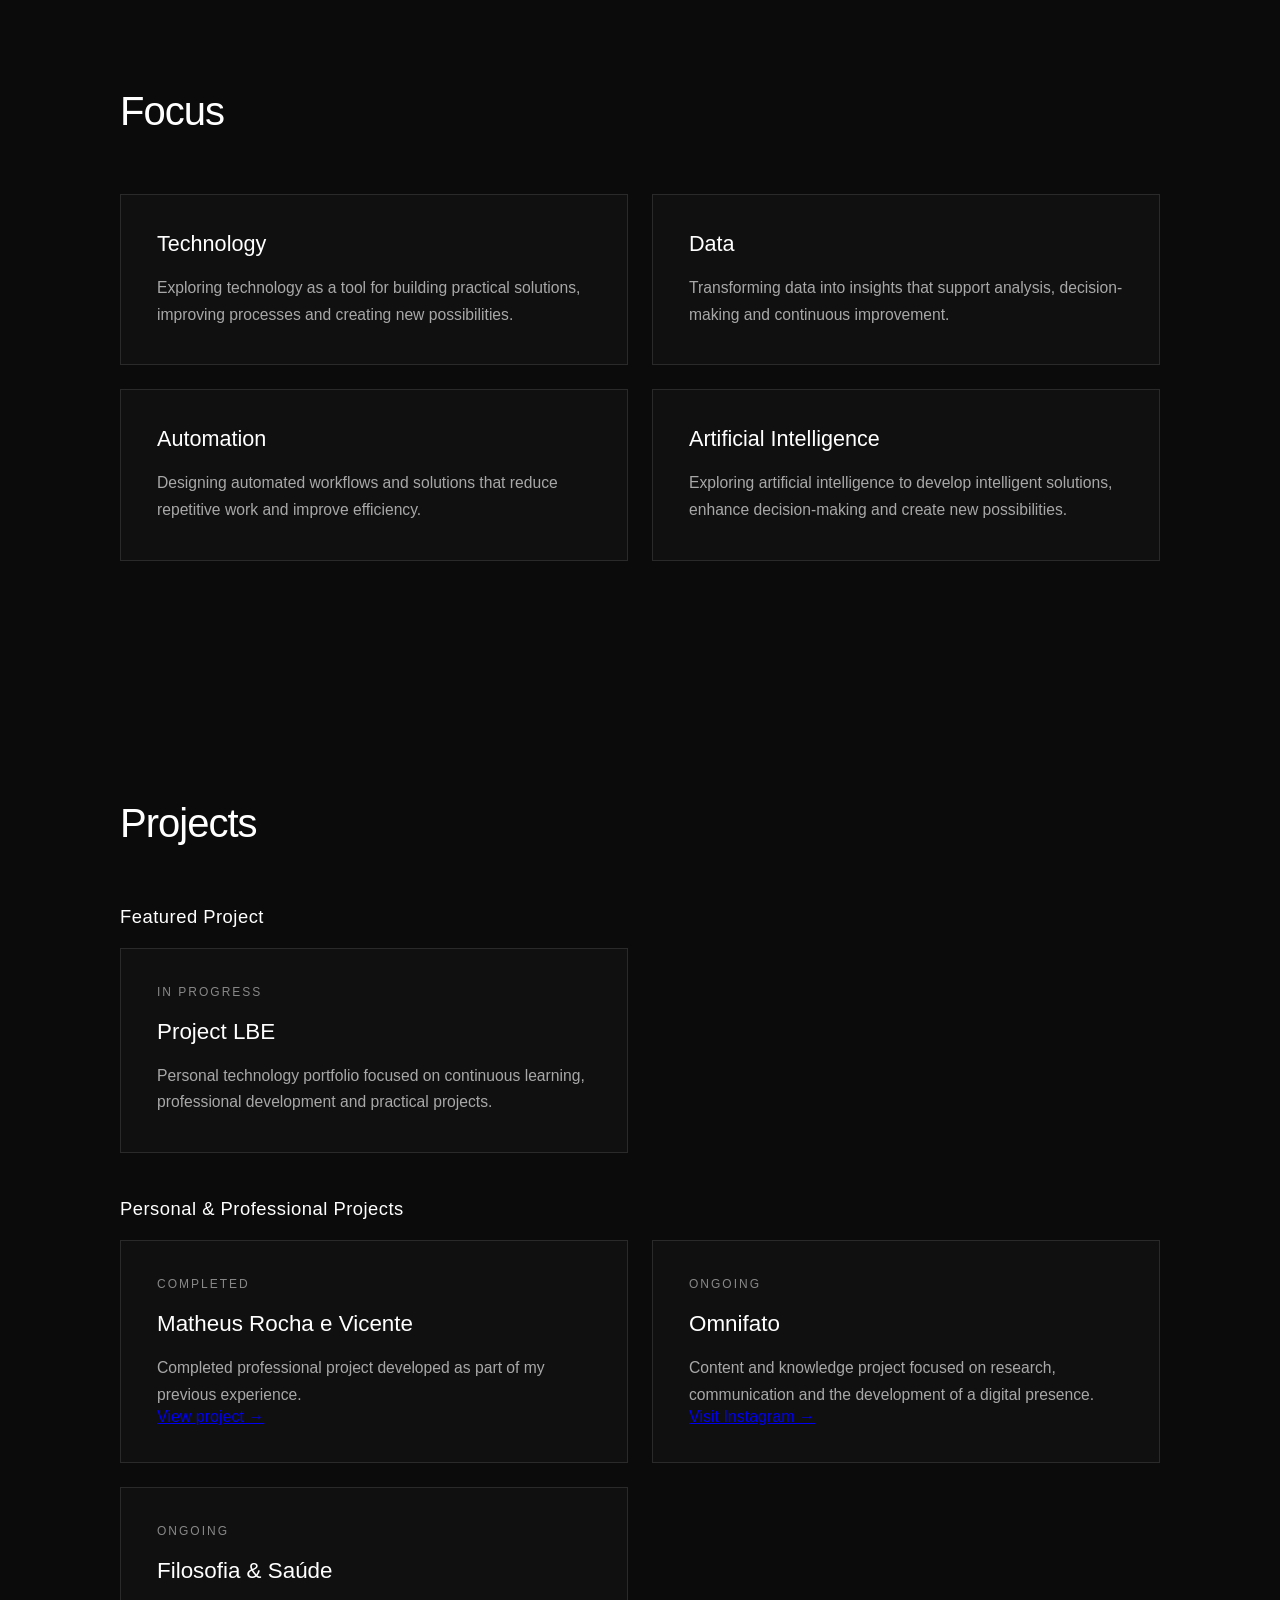
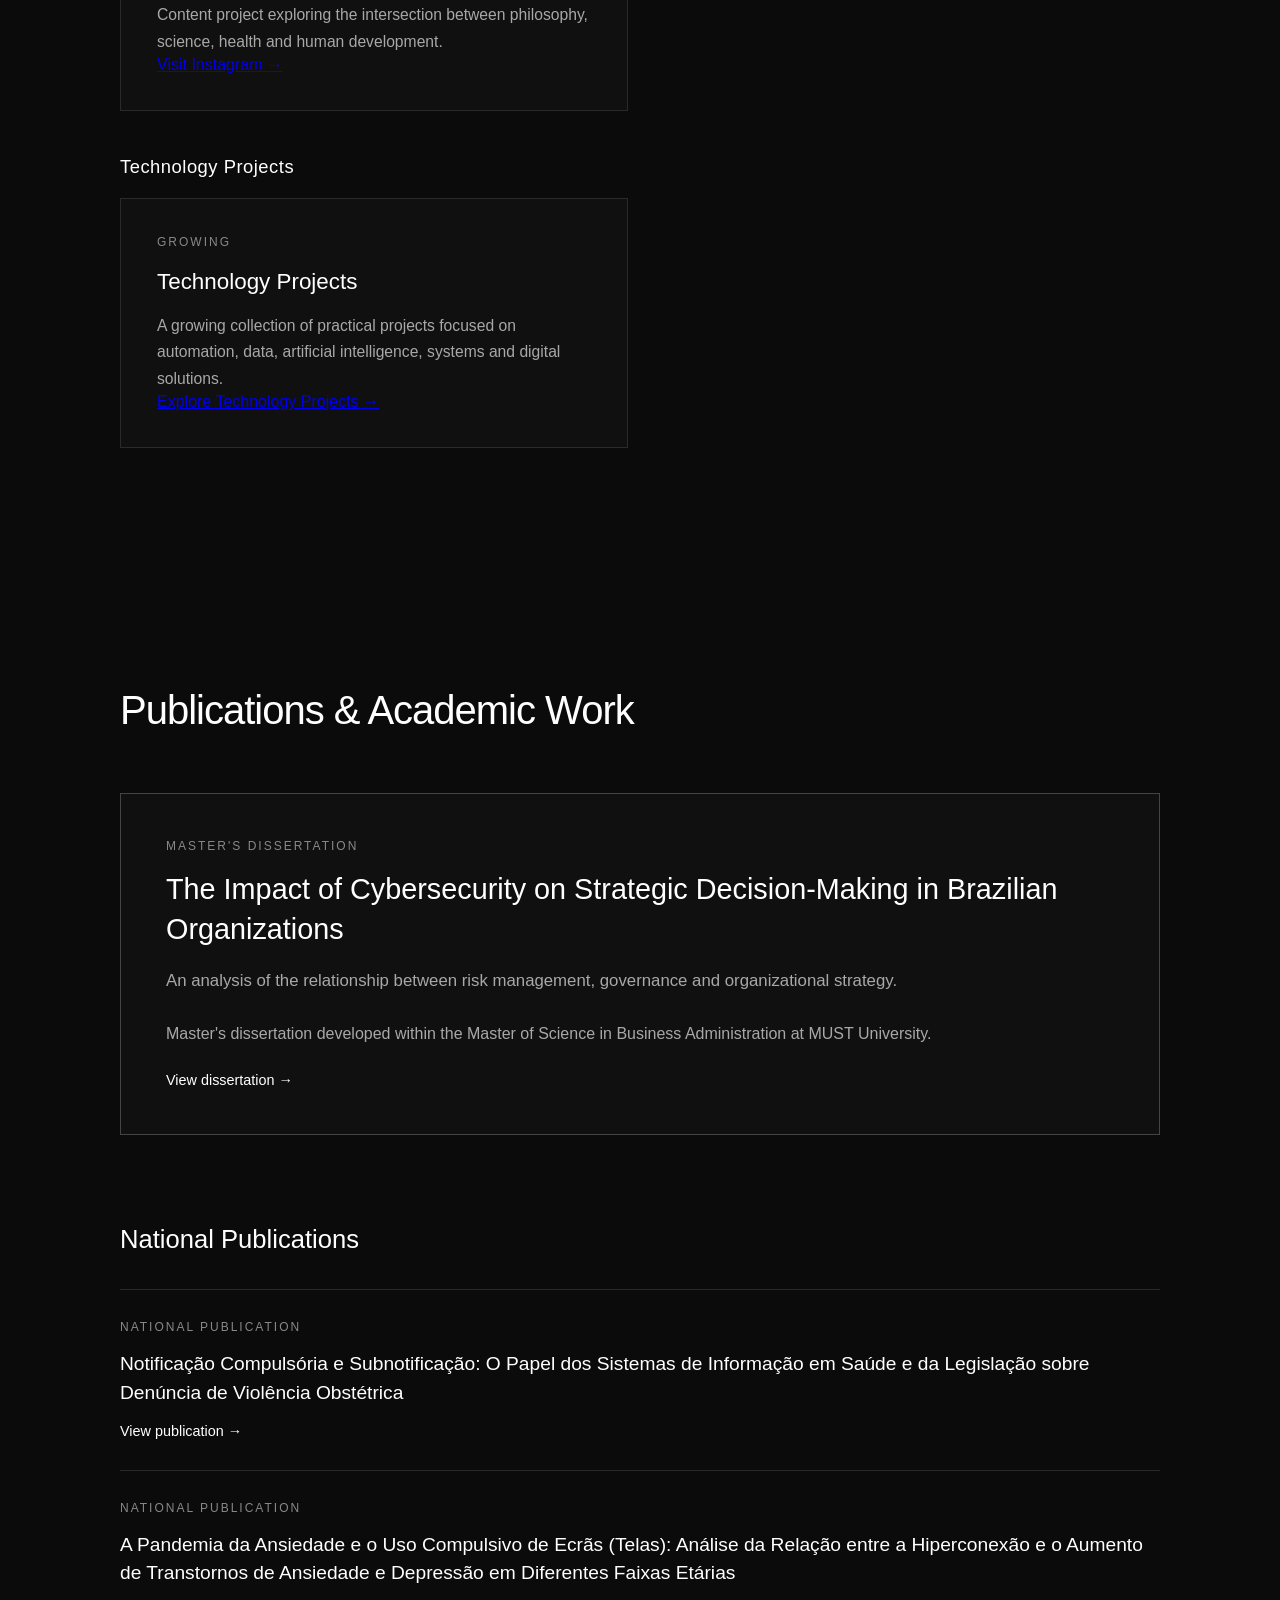
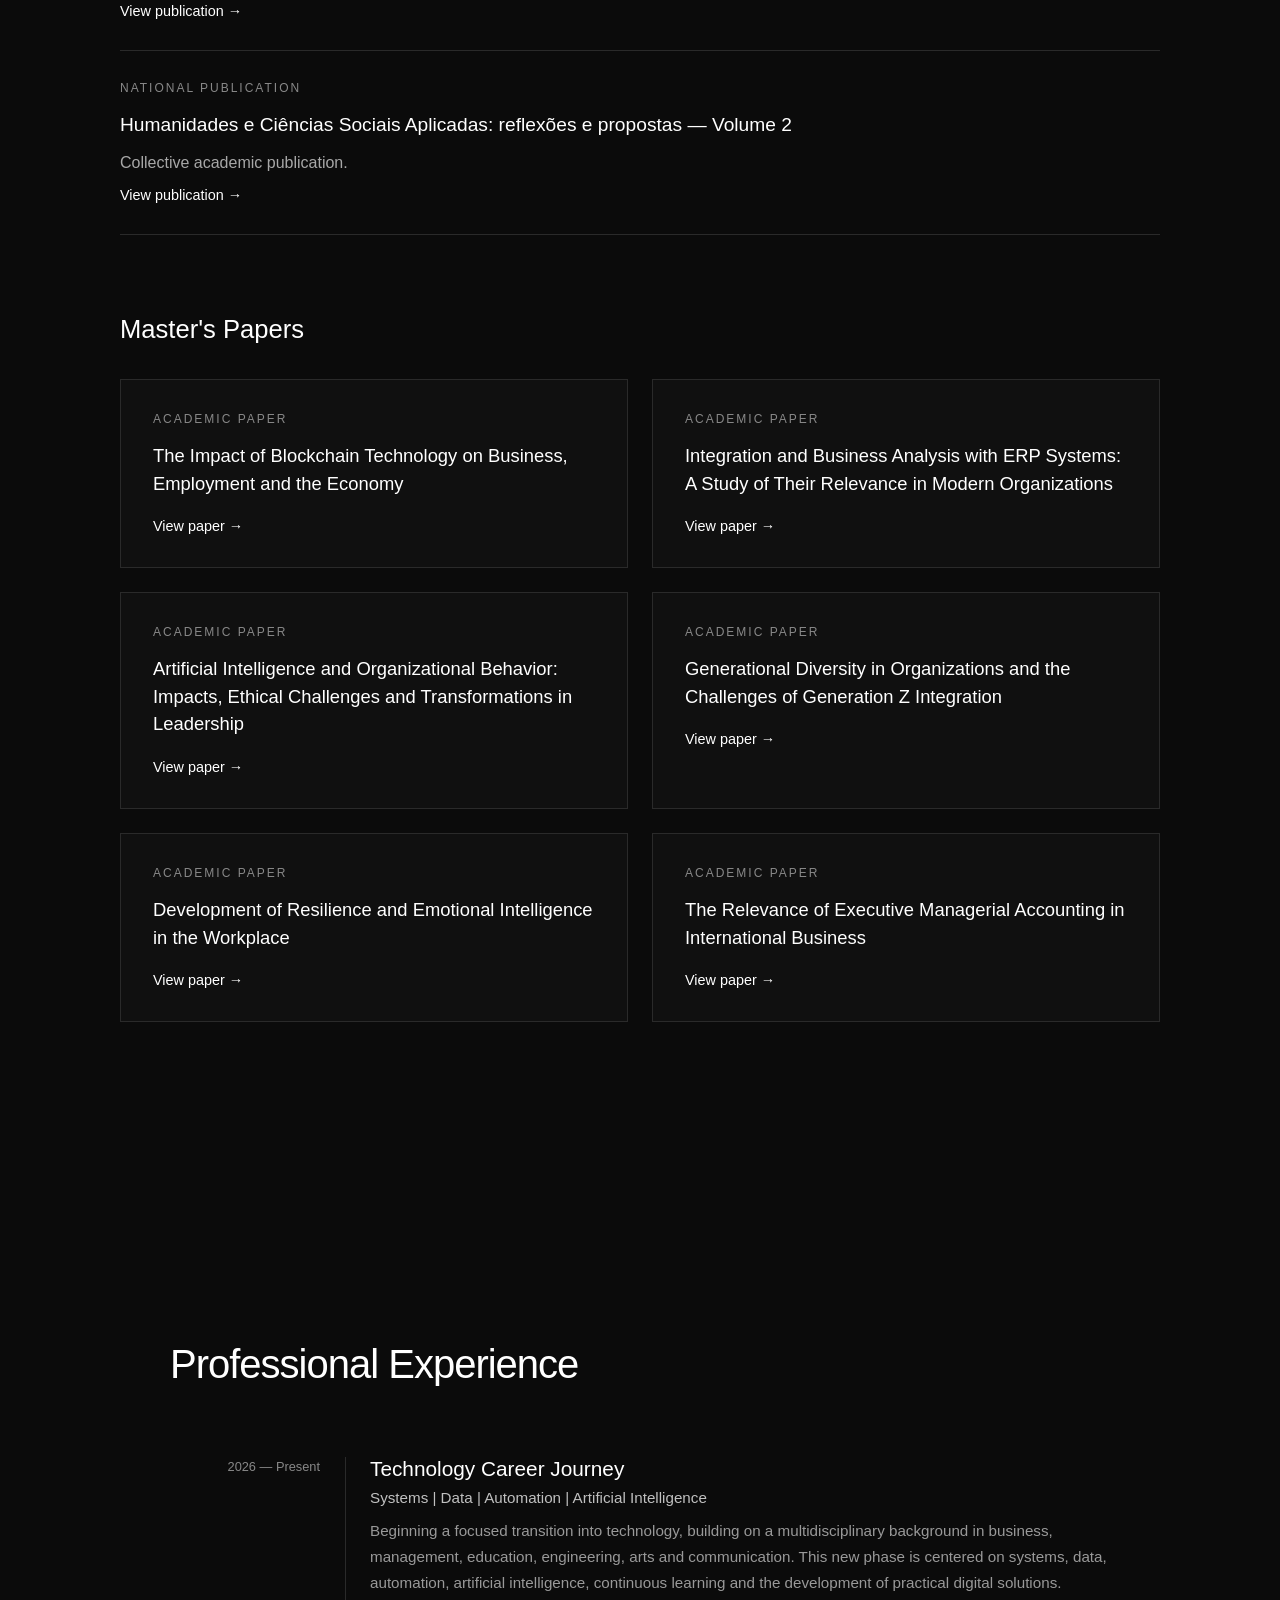
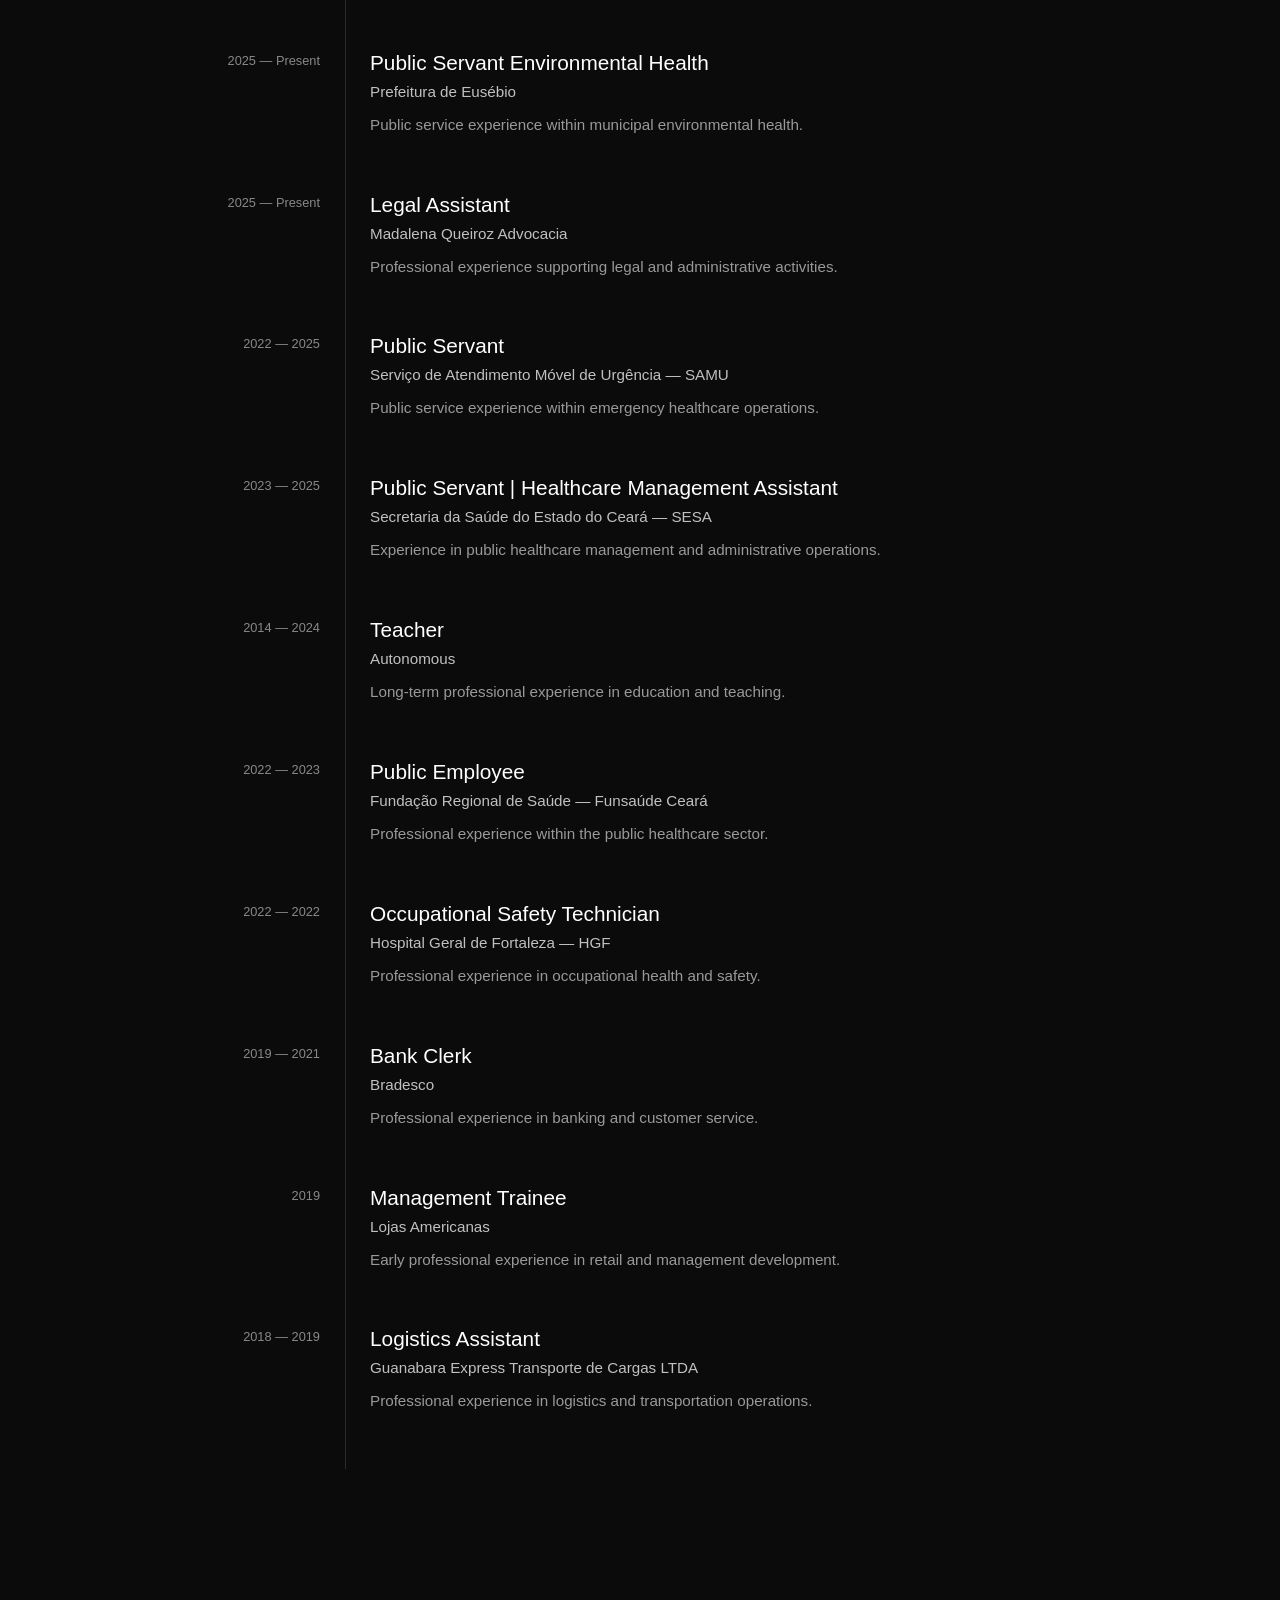
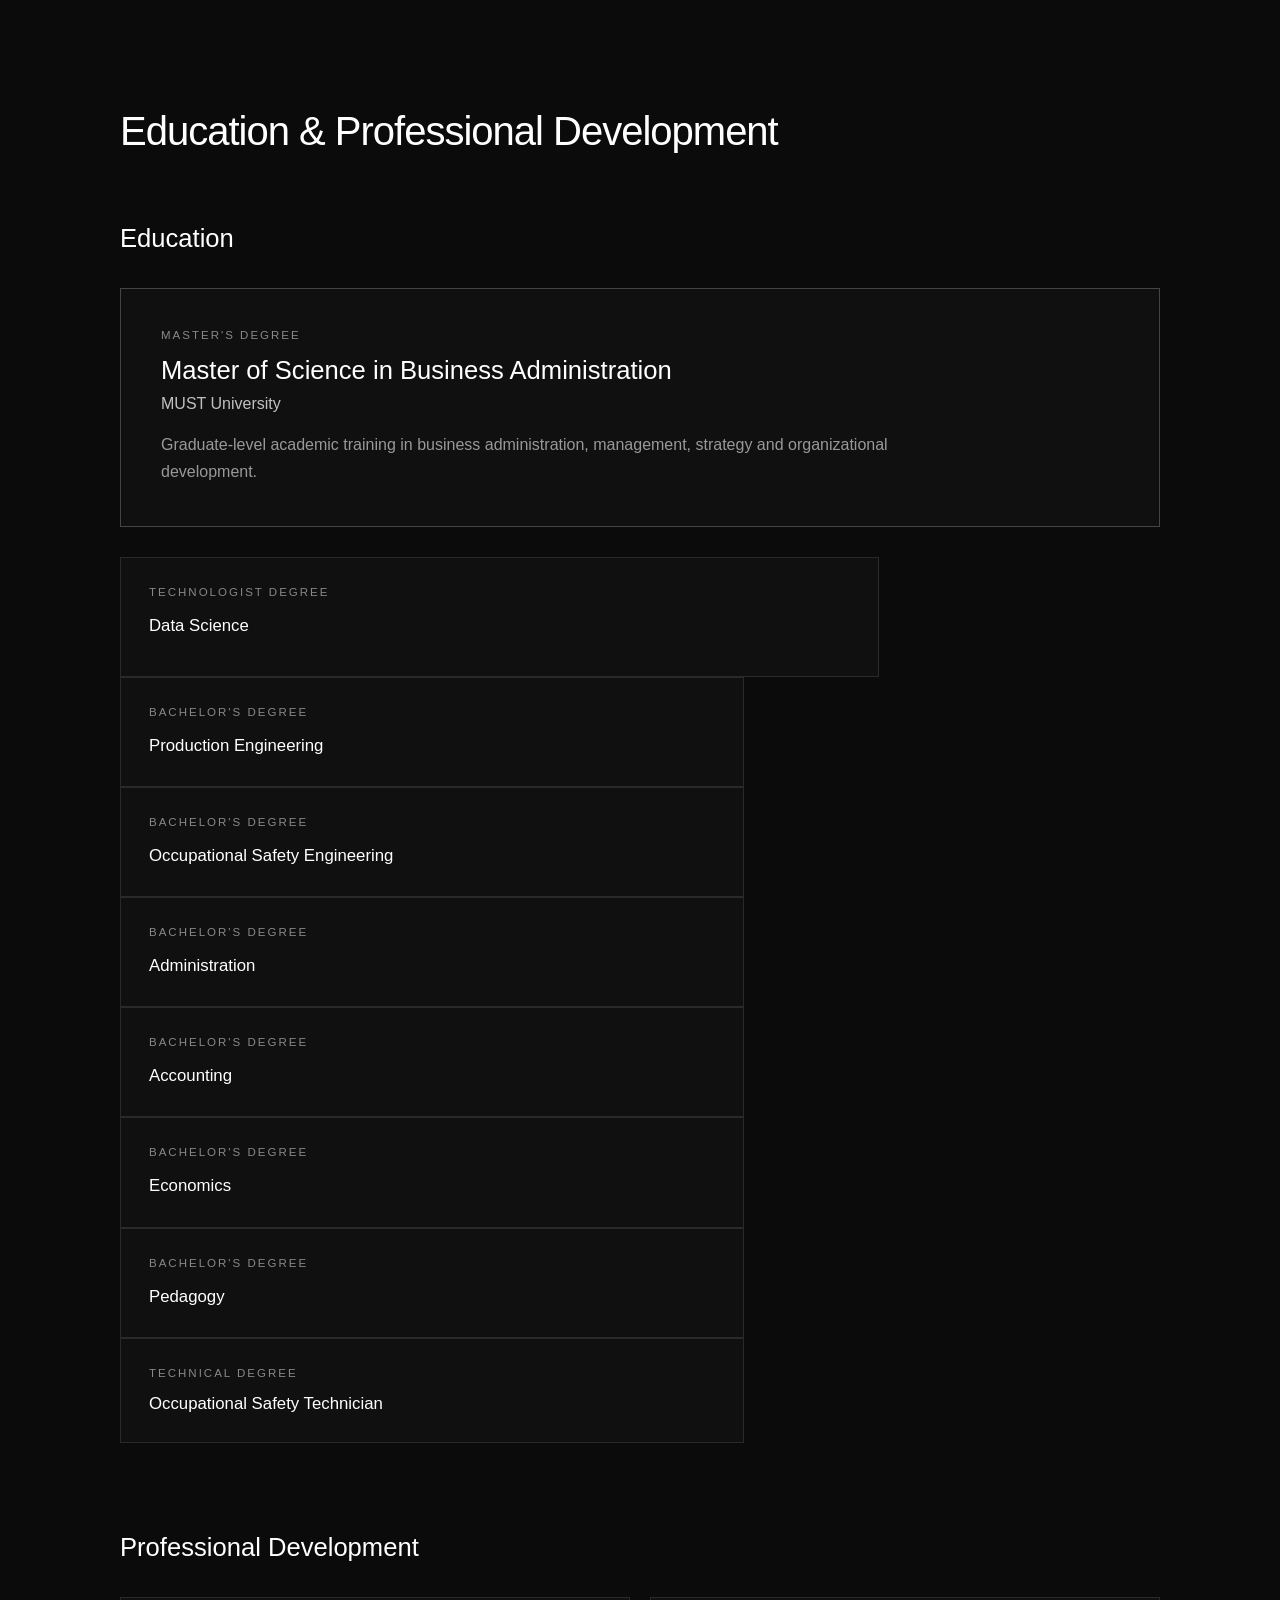
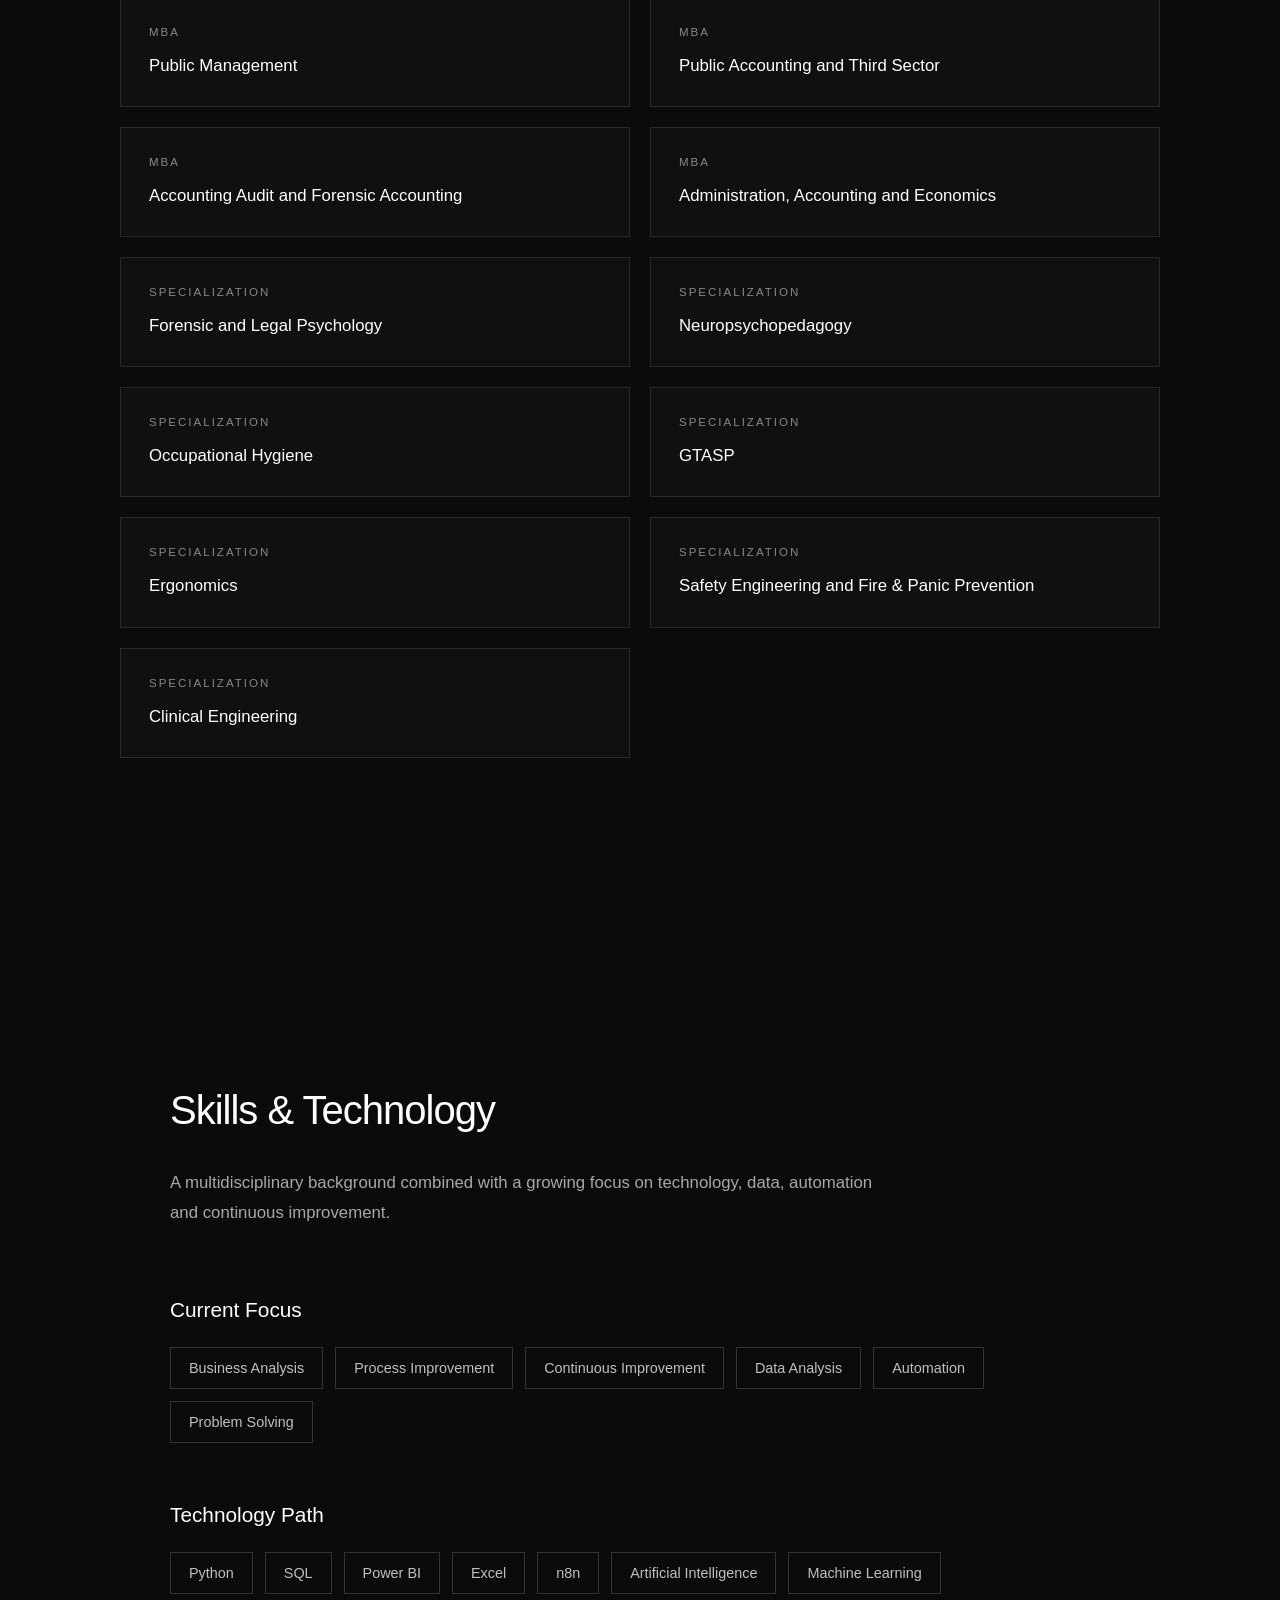
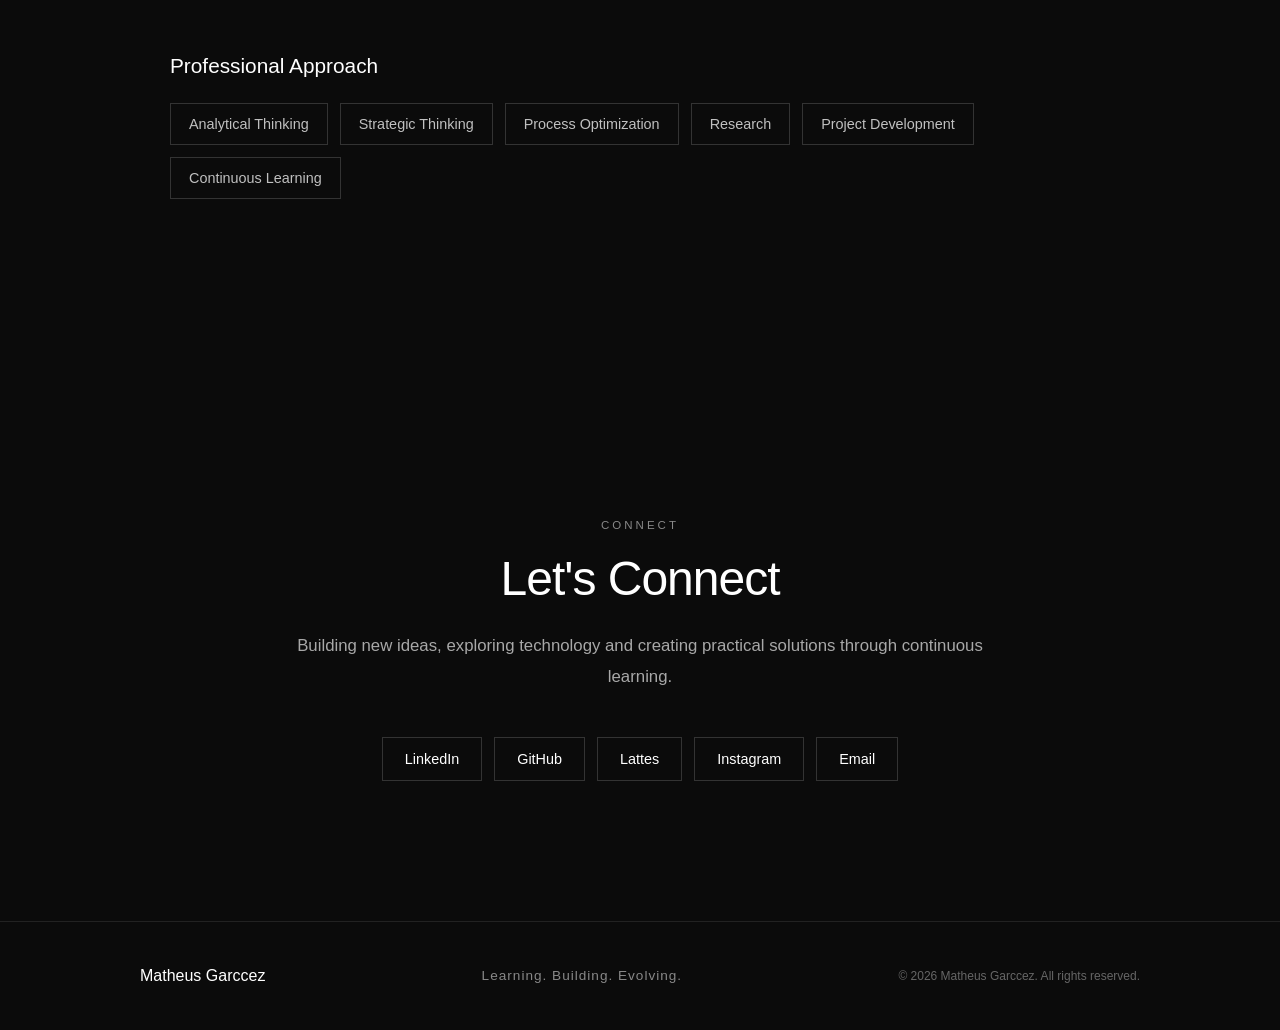
==== commit 9667d6db: "fix: corrige HTML da seção Education para igualar layout PT/EN" ====
--- a/index.html
+++ b/index.html
@@ -542,9 +542,7 @@
         </article>
 
 
-        <div class="degrees-grid">
-
-            <article class="degree-card">
+            <article class="degree-card degree-card-featured">
                 <span class="education-type">Technologist Degree</span>
                 <h4>Data Science</h4>
             </article>
@@ -585,9 +583,11 @@
                  <h4>Occupational Safety Technician</h4>
             </article>
 
-           
-            
-            
+    
+
+    </div>
+
+
     <!-- PROFESSIONAL DEVELOPMENT -->
 
     <div class="education-group">
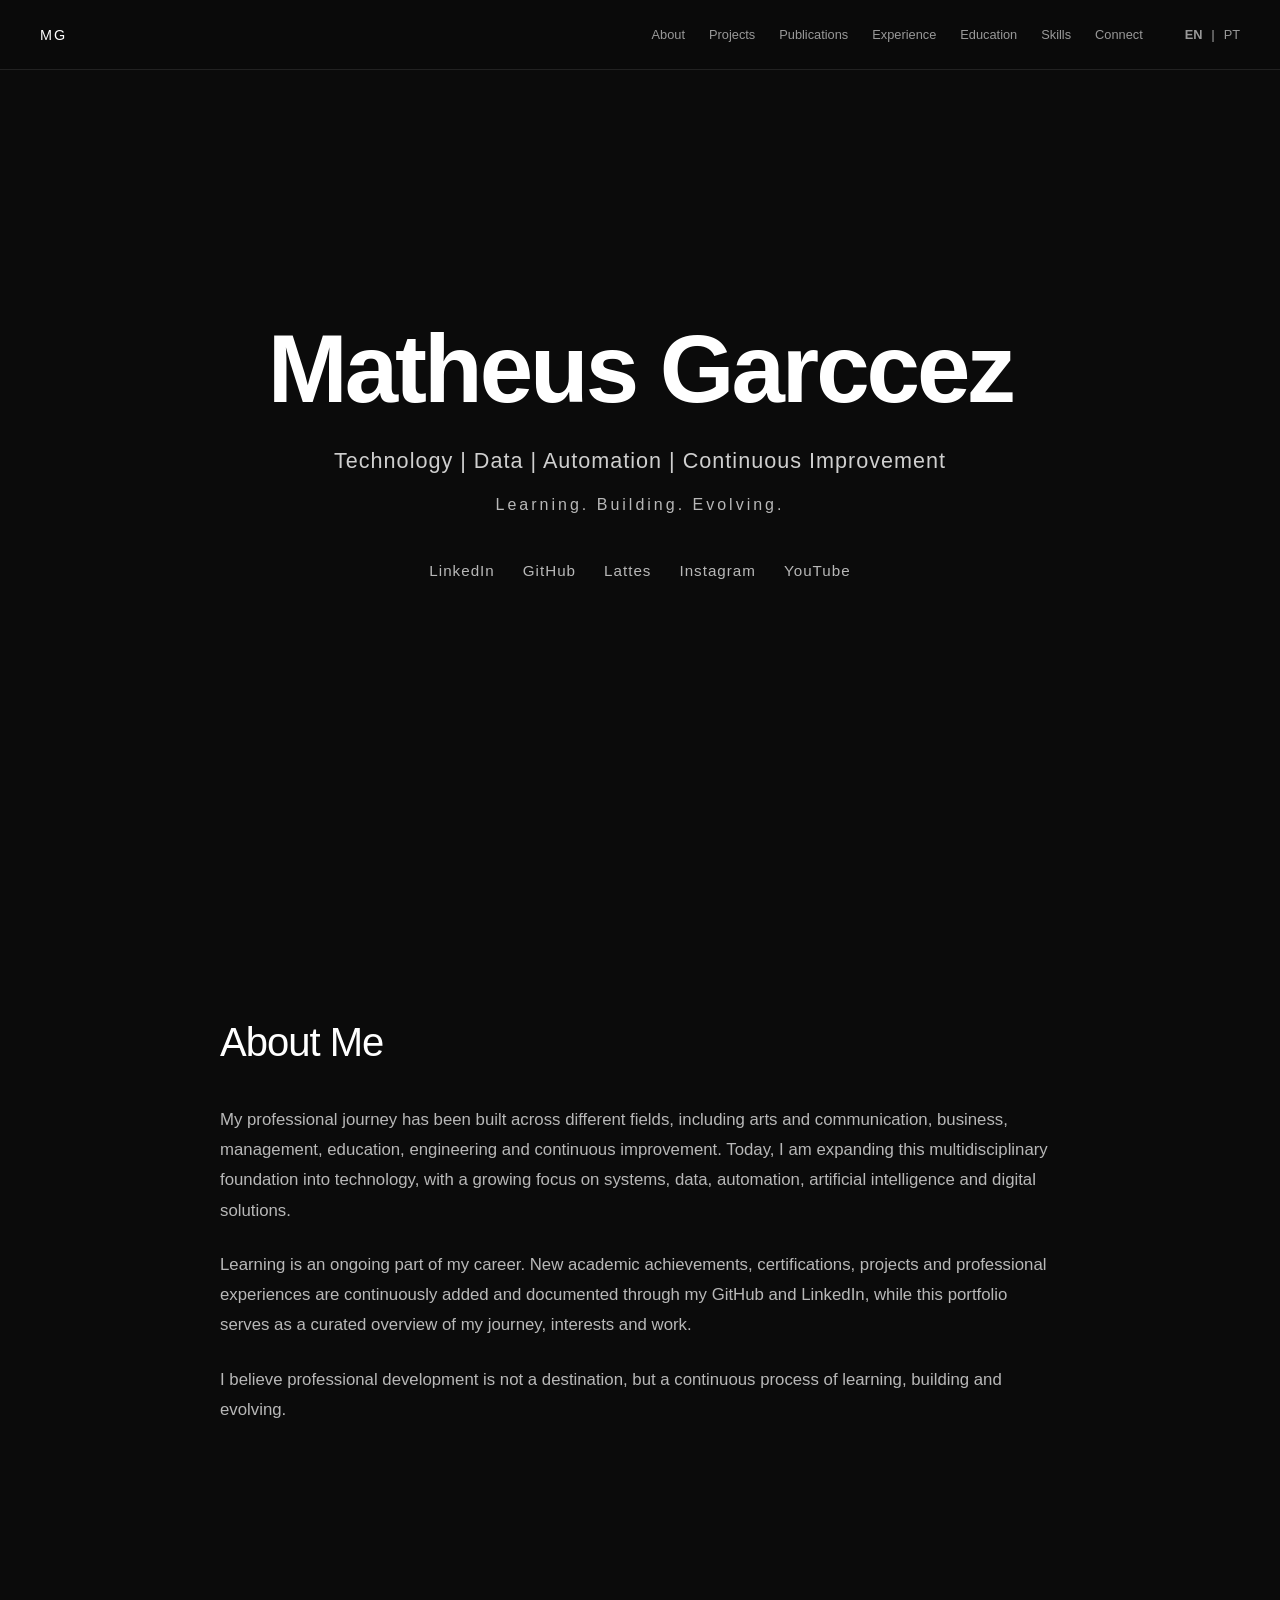
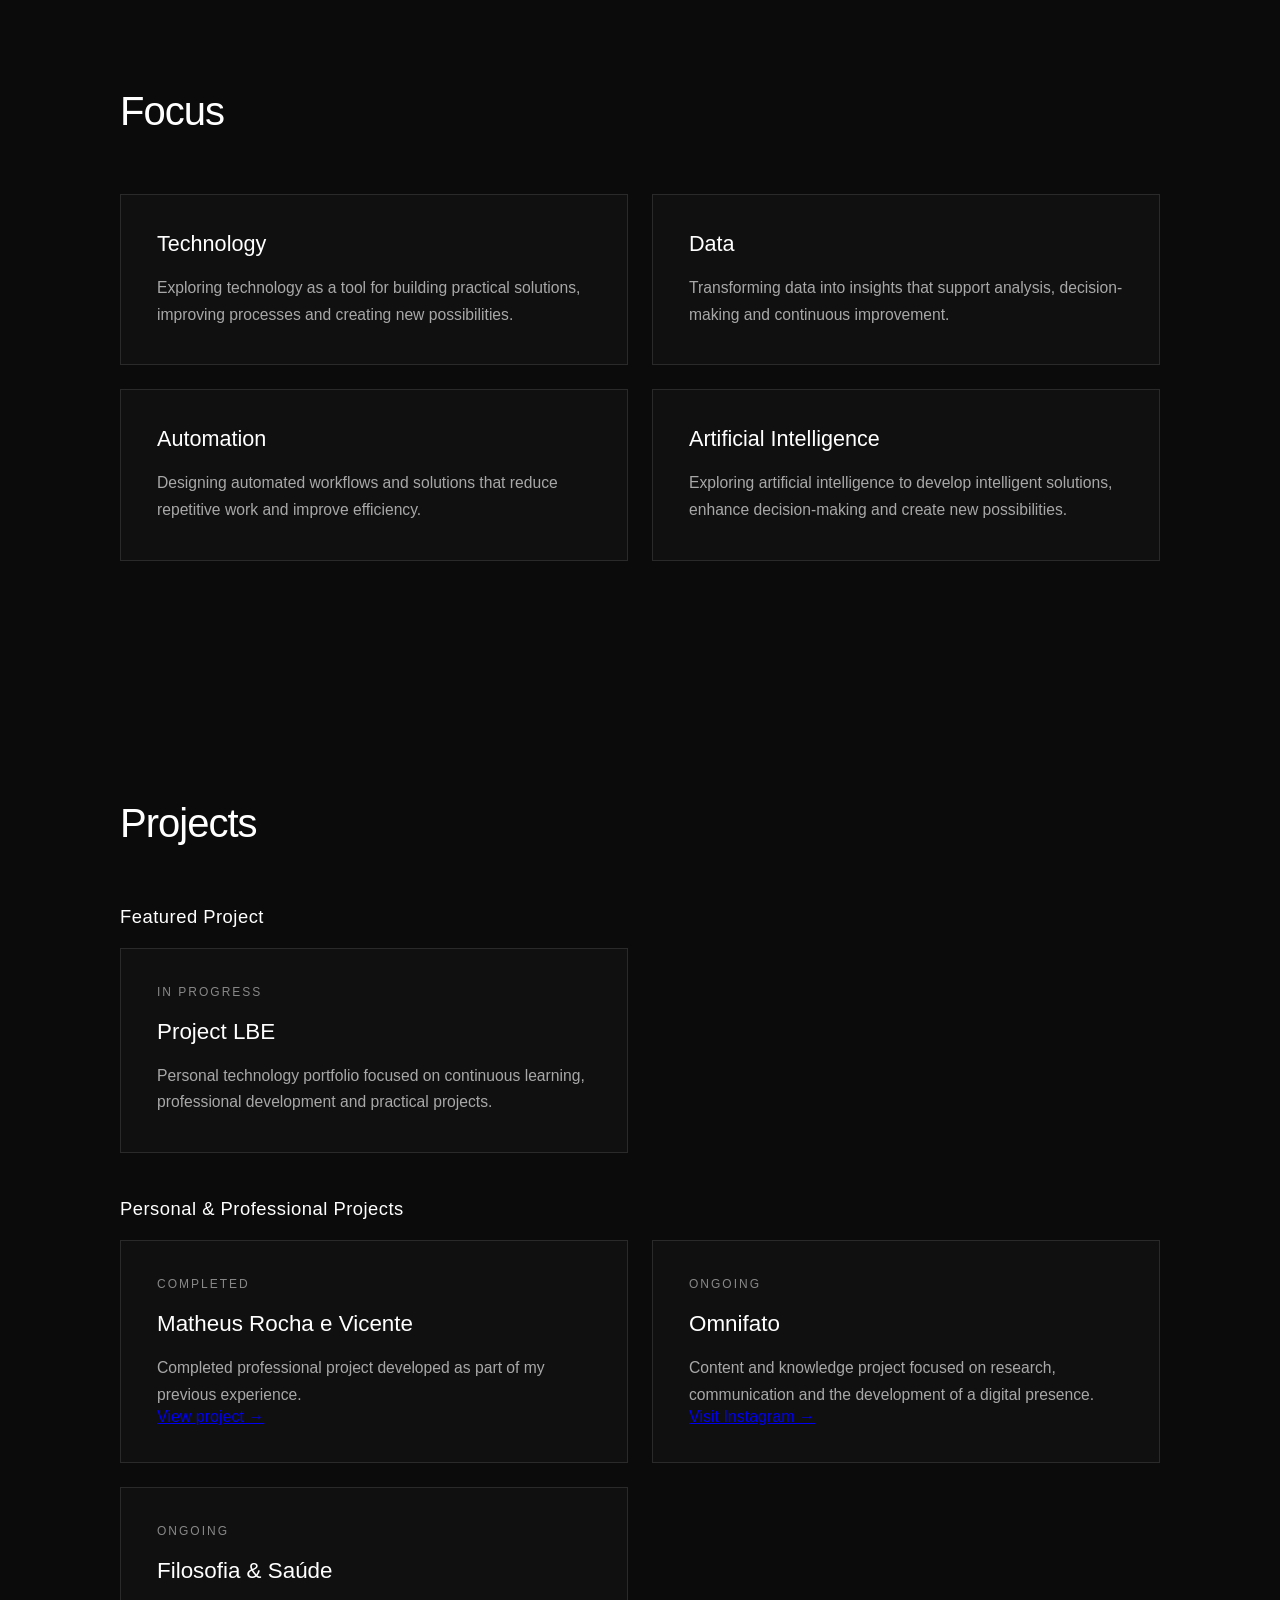
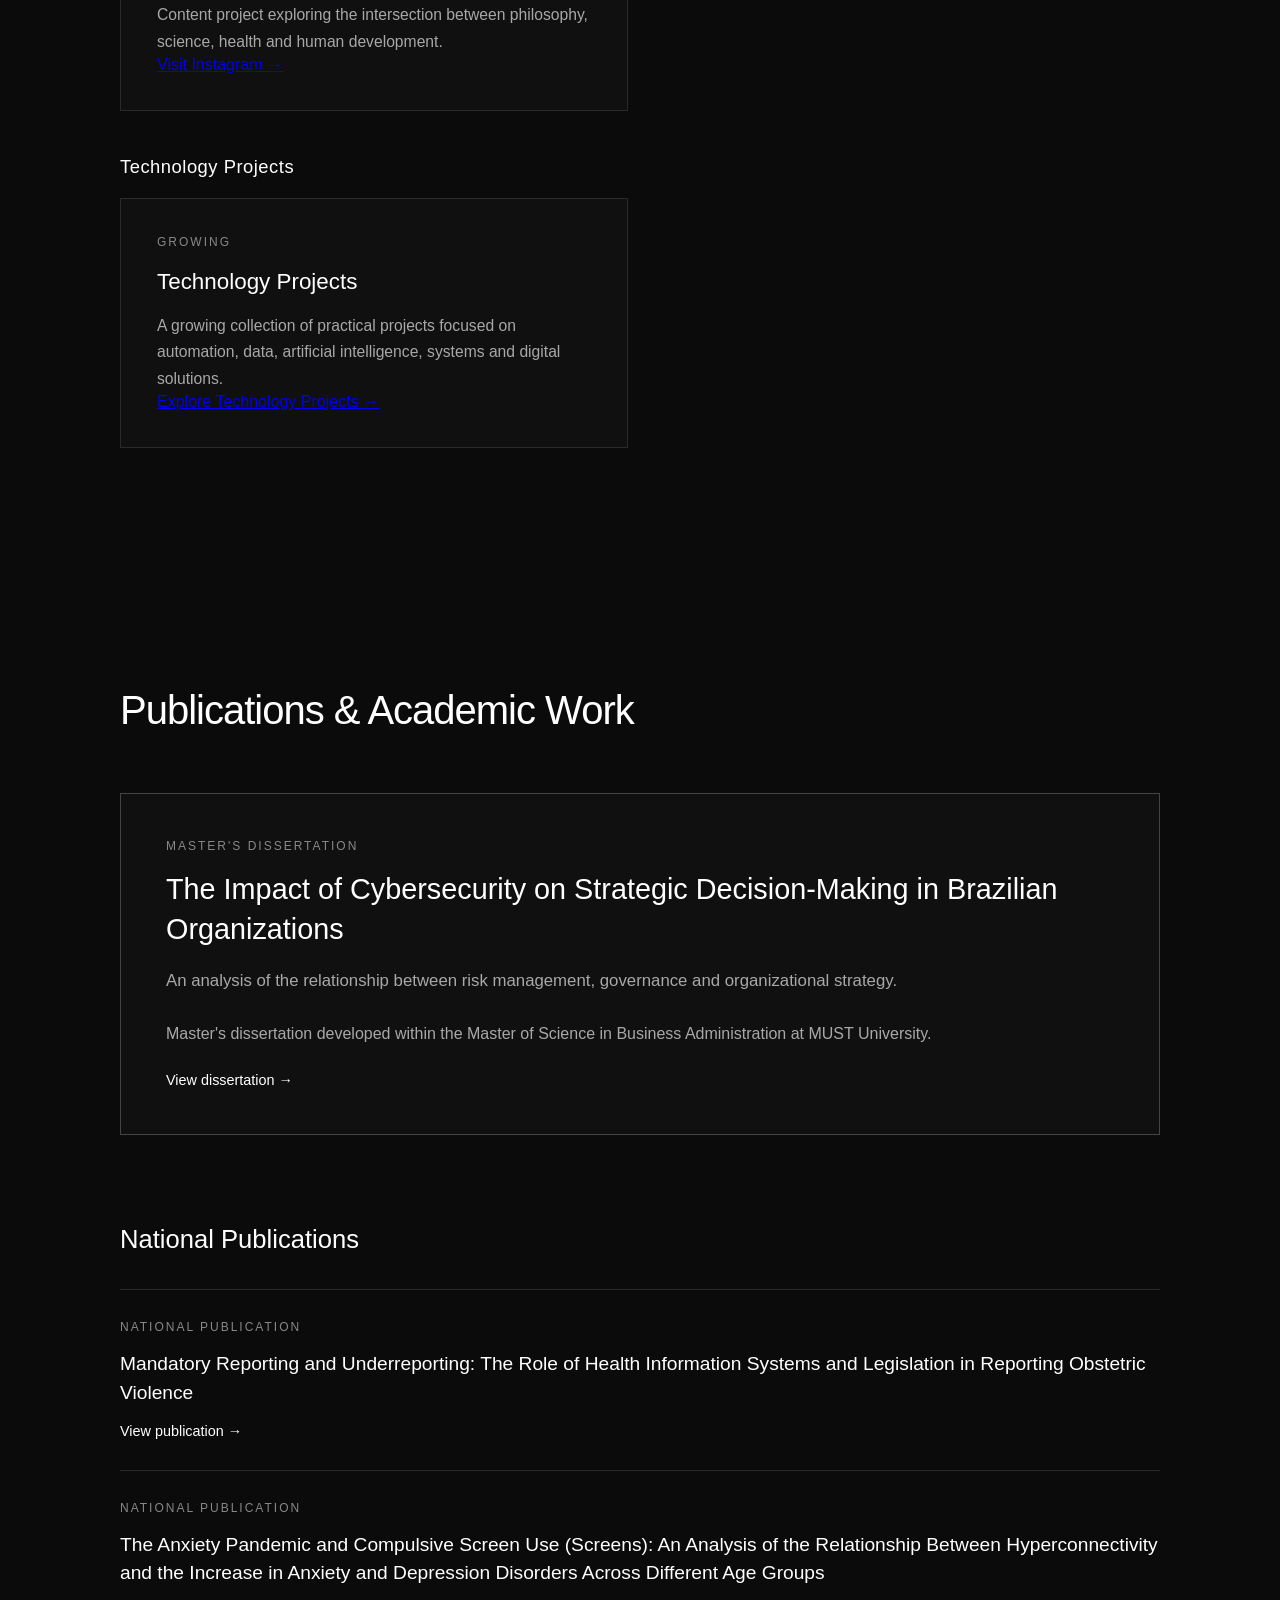
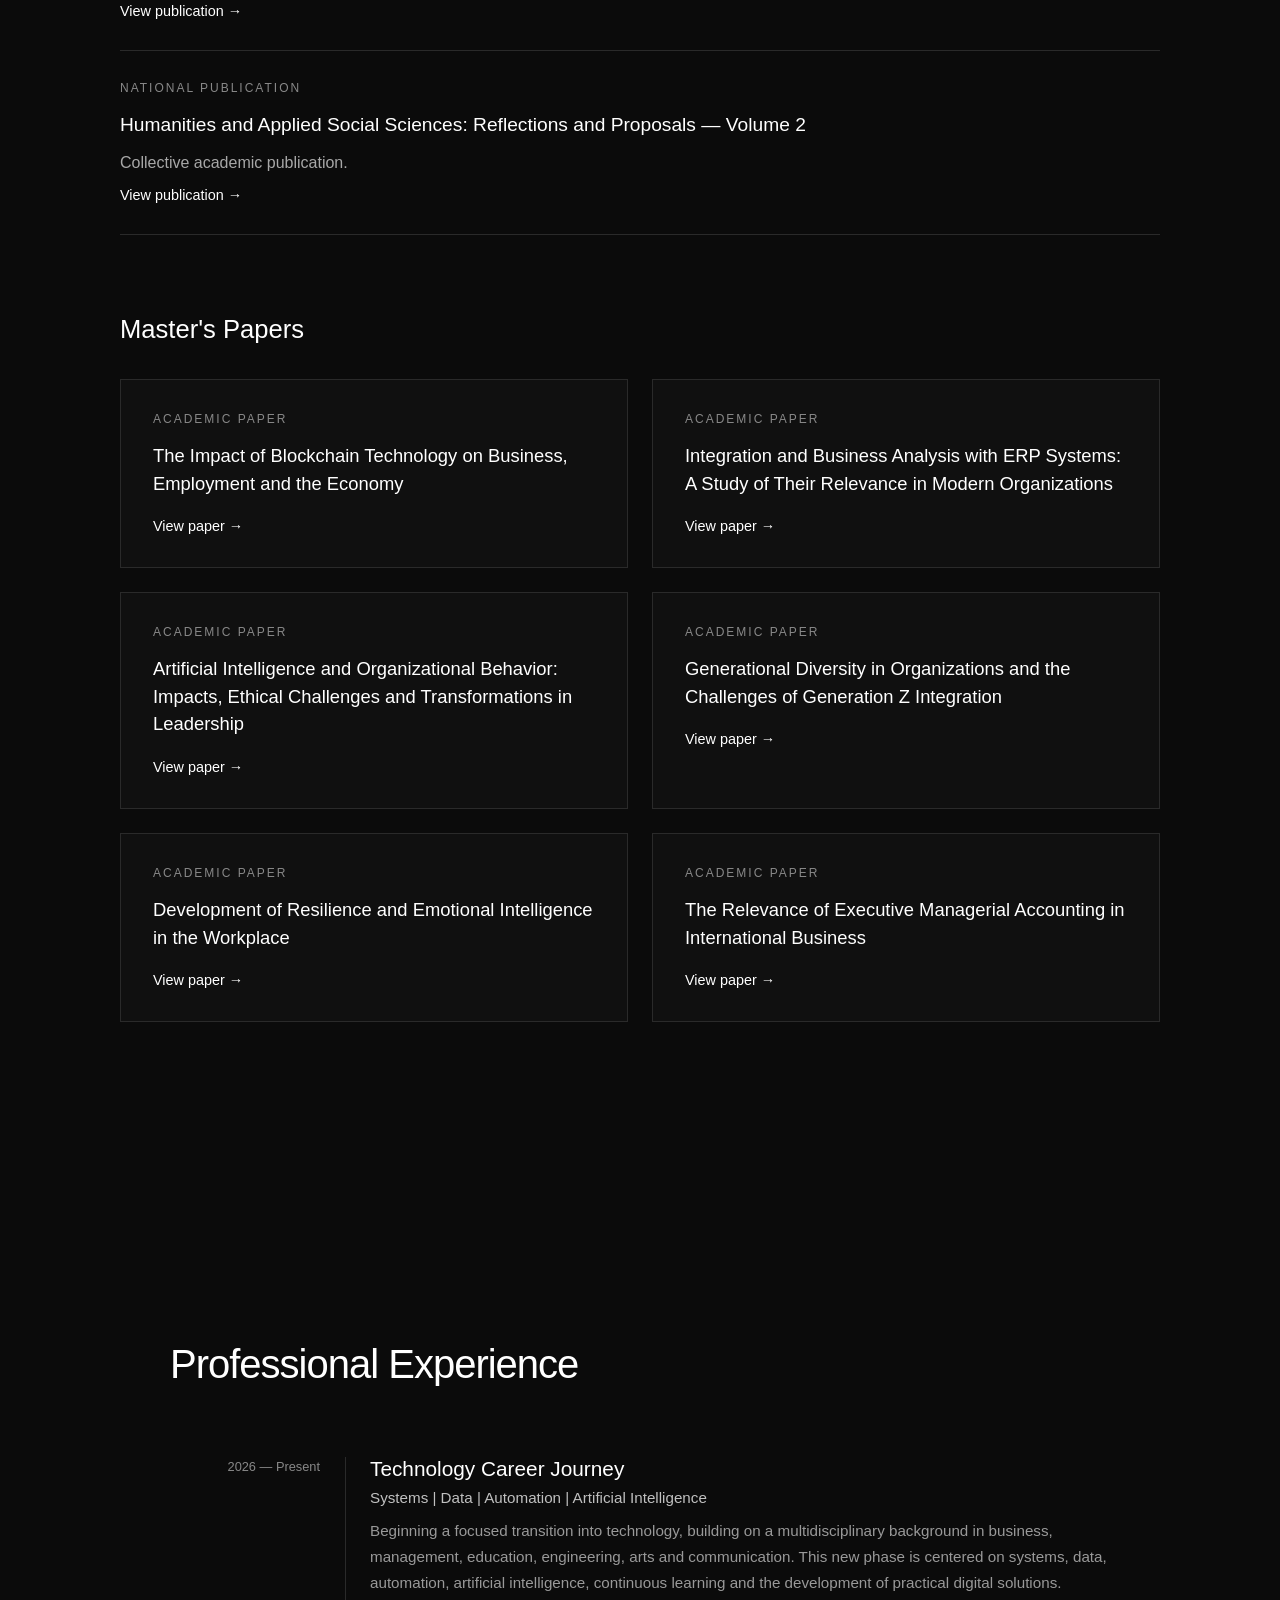
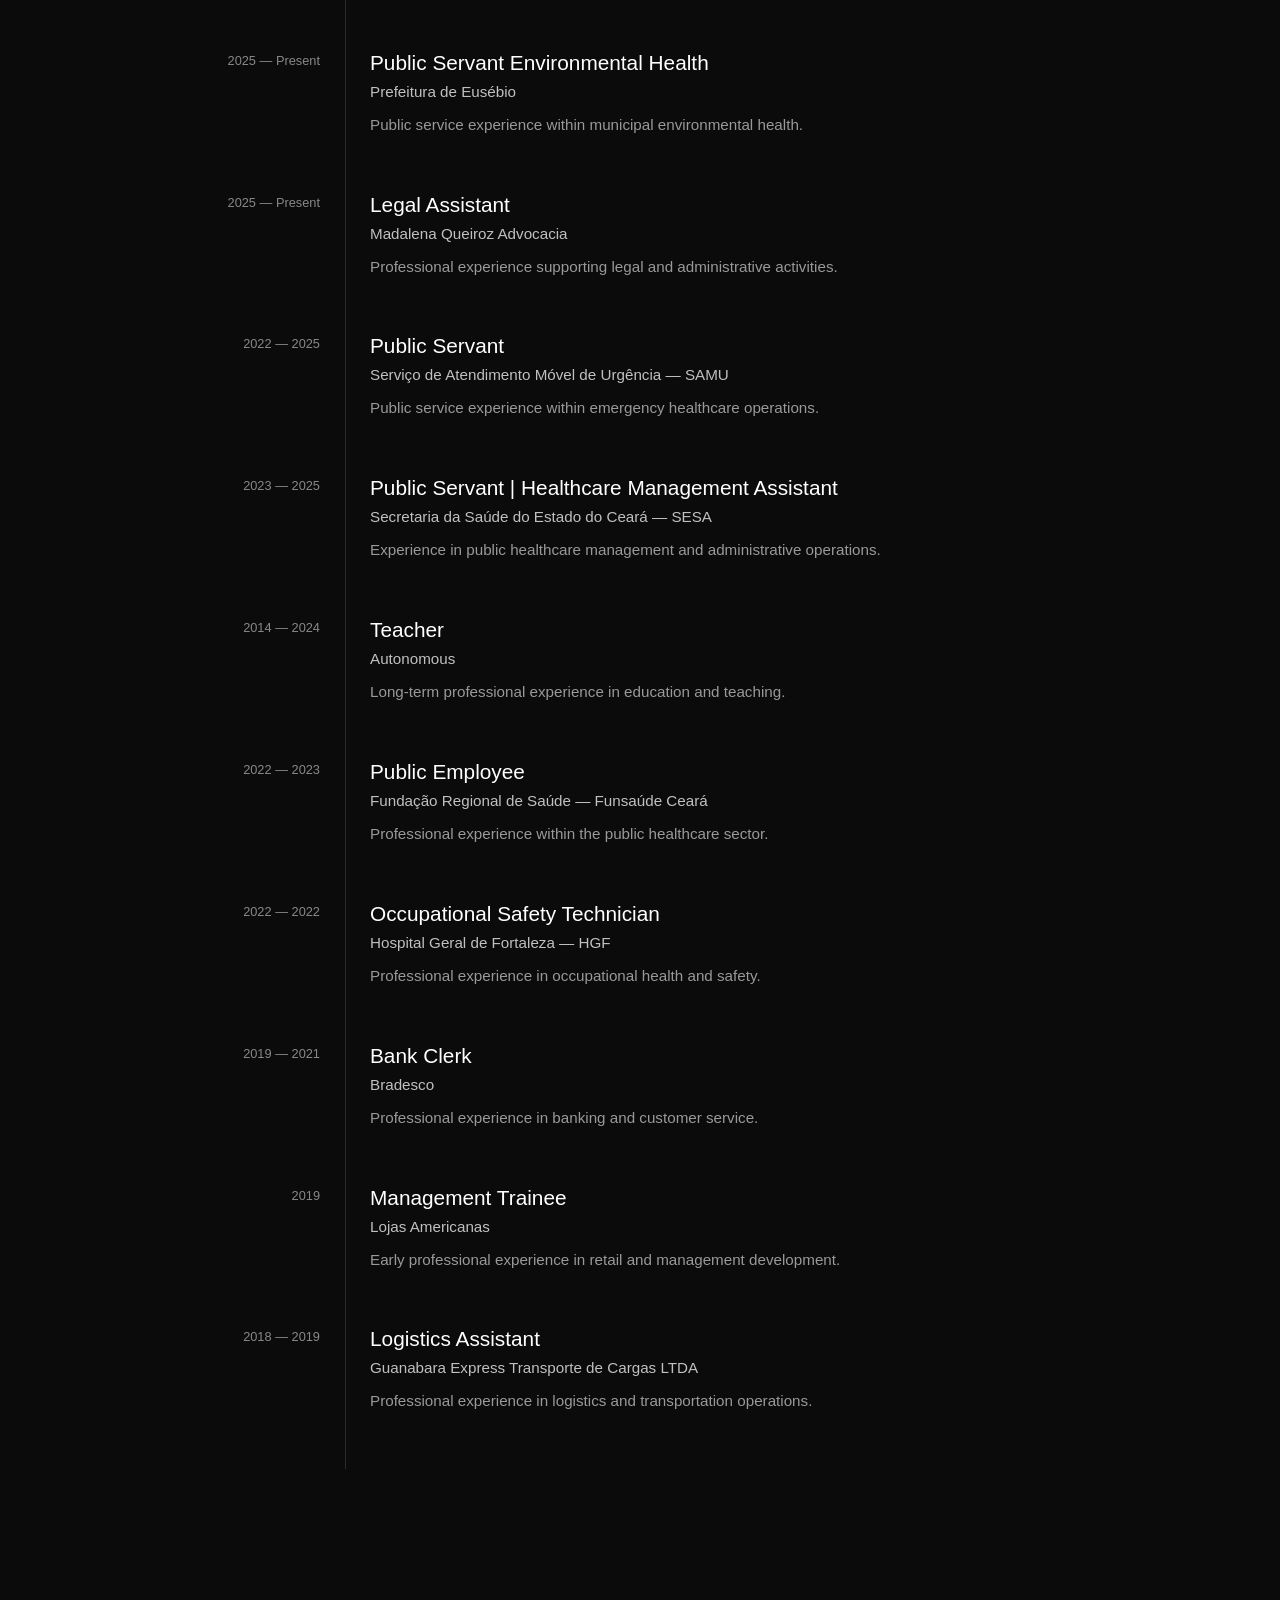
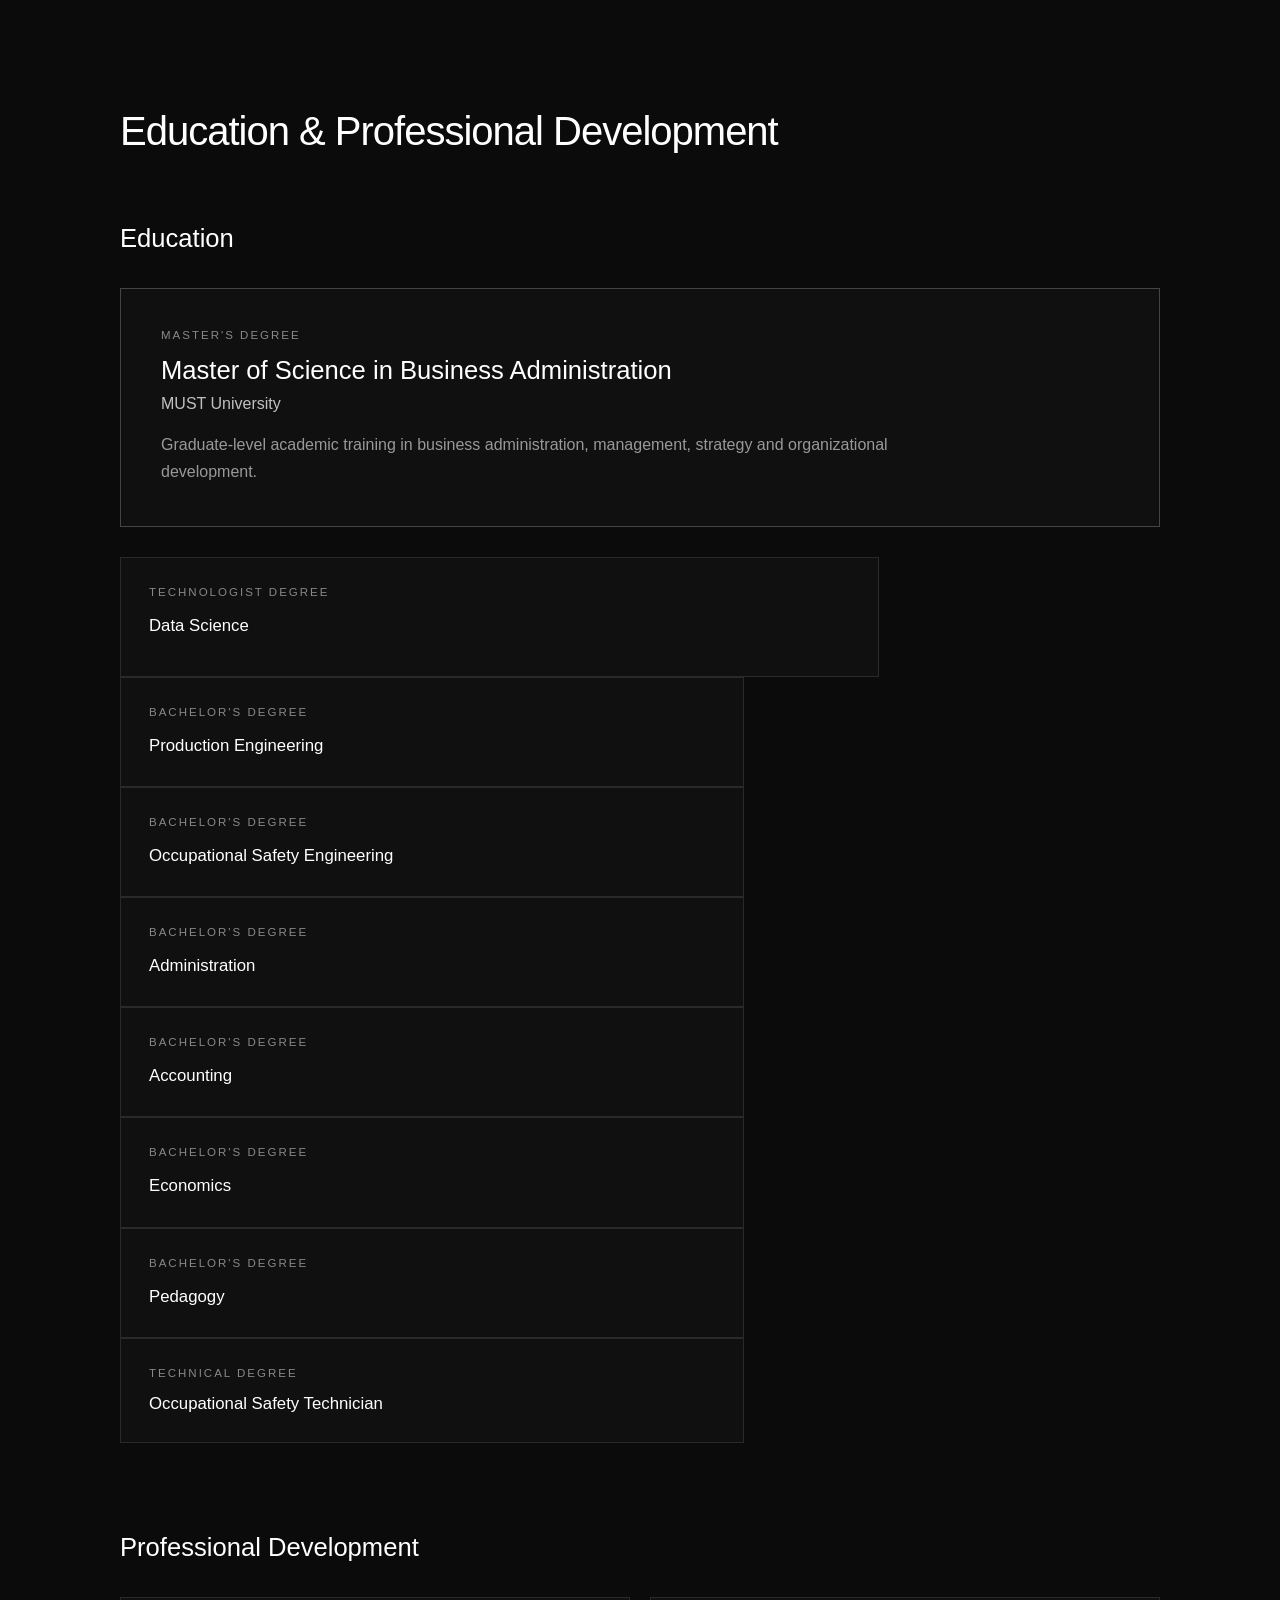
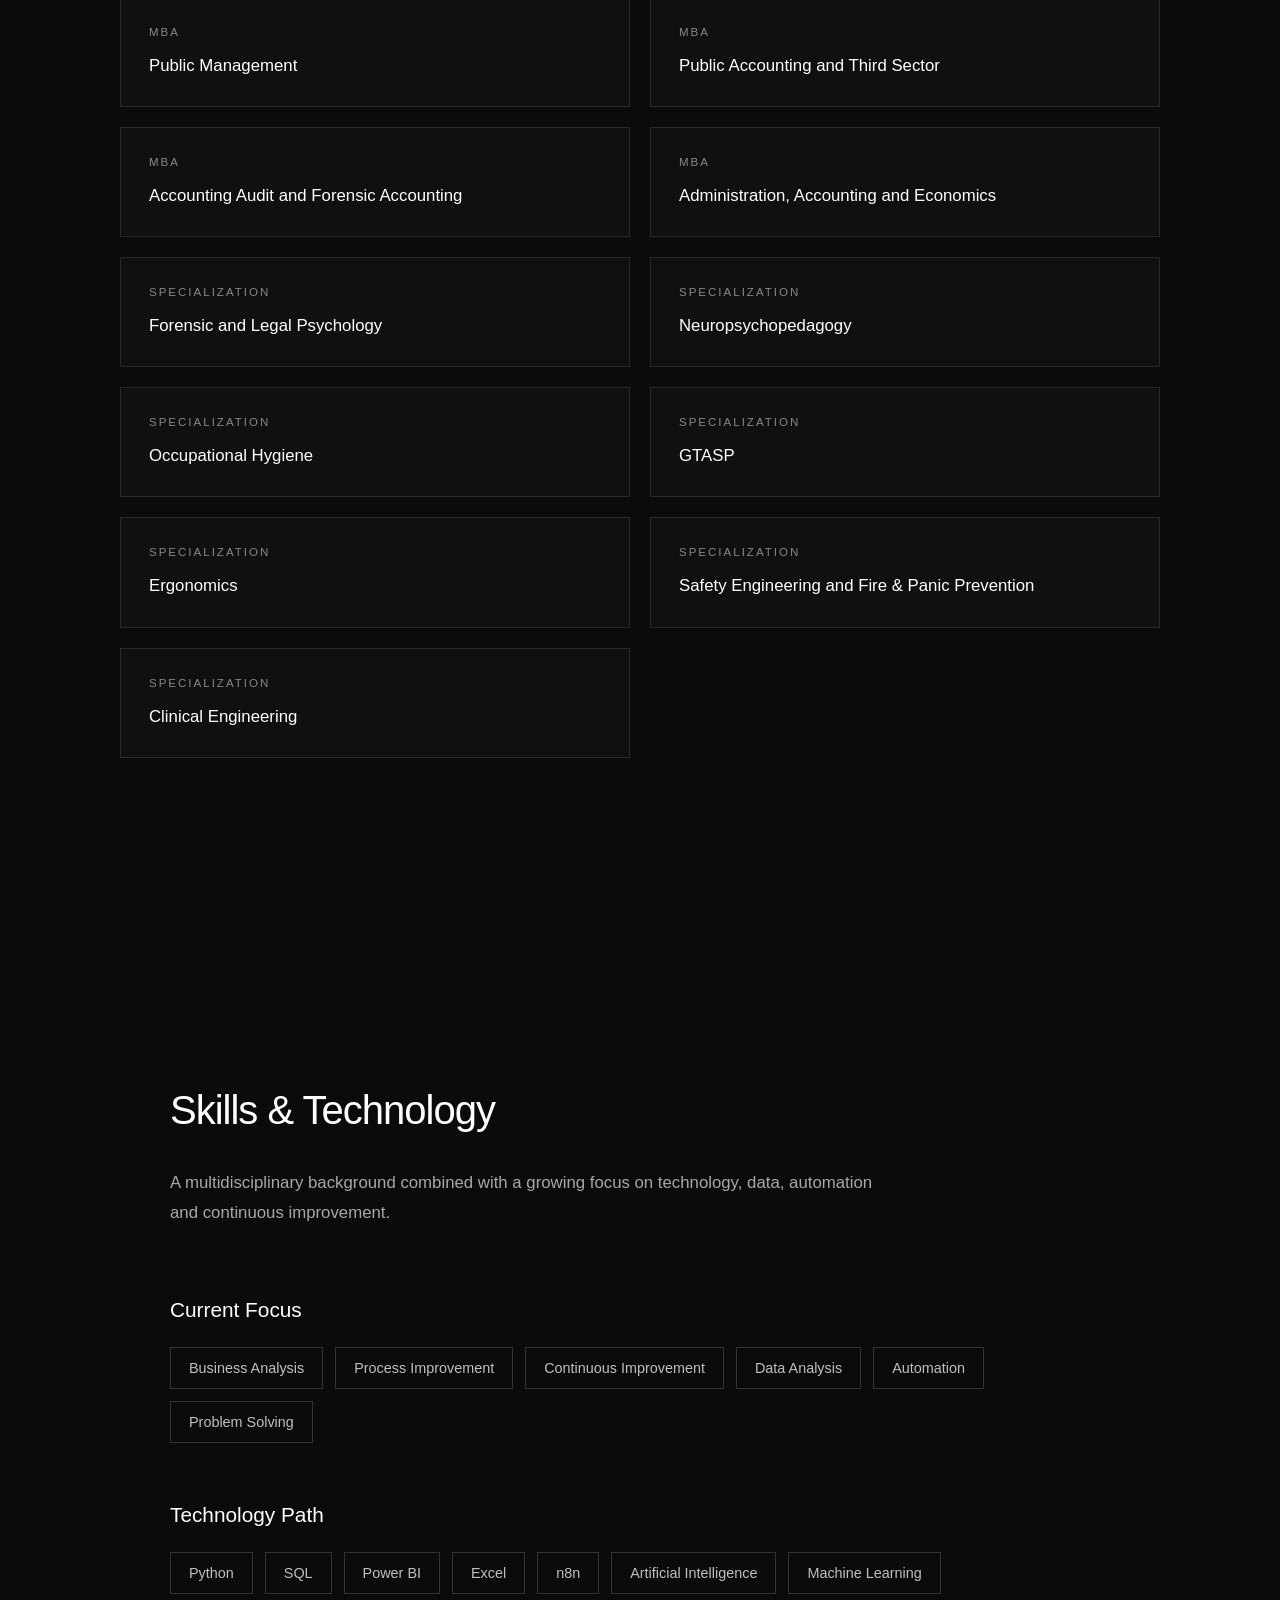
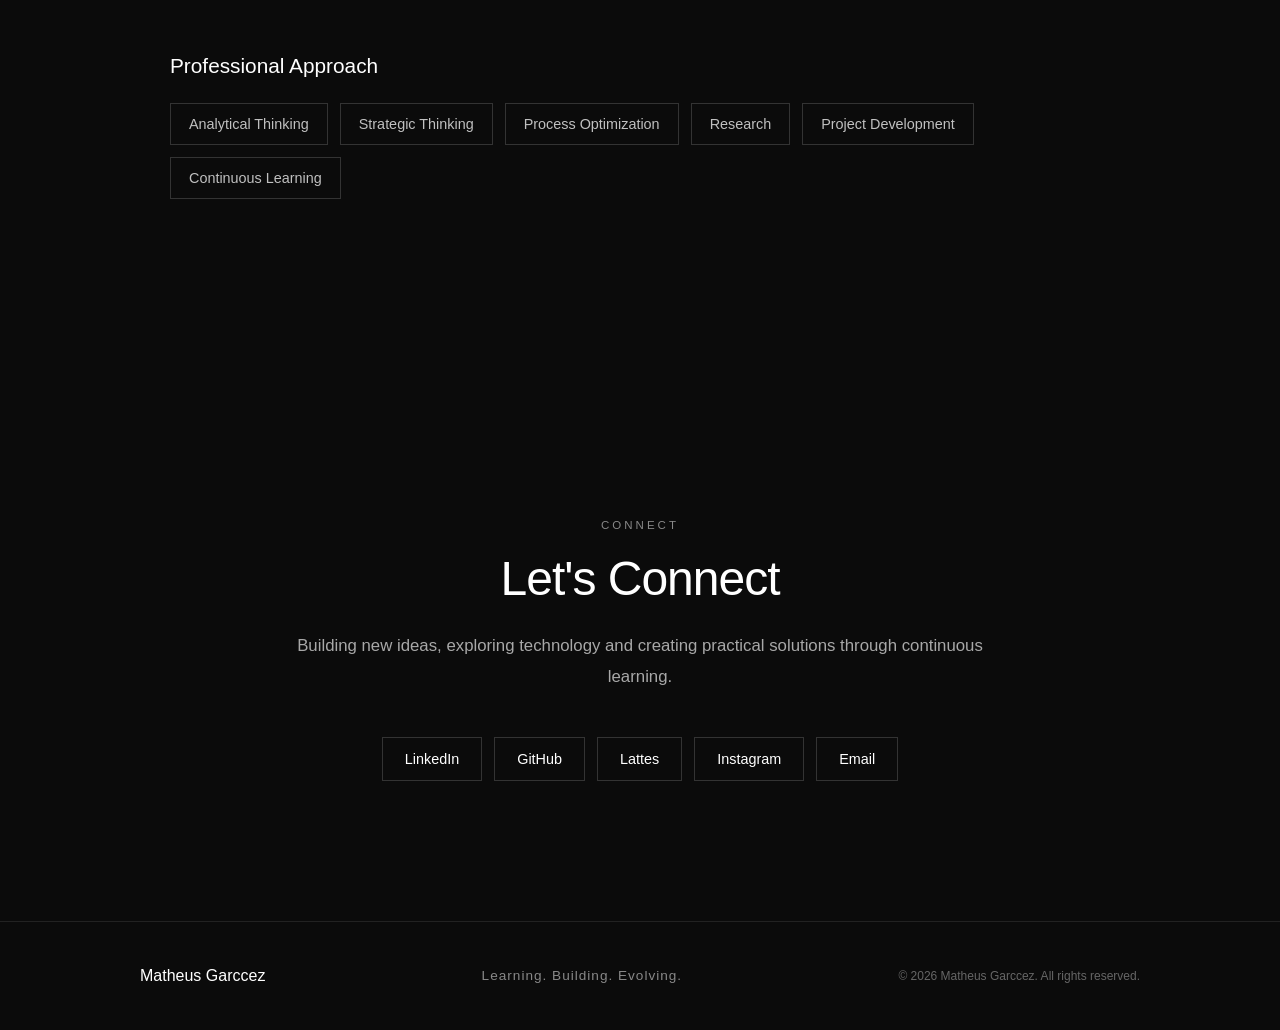
==== commit b8614719: "atualiazação" ====
--- a/index.html
+++ b/index.html
@@ -115,13 +115,15 @@
 
 <div class="projects-grid">
 
+    <a href="https://github.com/mattgarccez/Matheus-Garccez-Portfolio/tree/main/01-Tech/01-Projects" target="_blank" rel="noopener" style="text-decoration: none; color: inherit;">
     <article class="project-card">
-            <span class="project-status">In Progress</span>
-            <h3>Project LBE</h3>
-            <p>
-                Personal technology portfolio focused on continuous learning, professional development and practical projects.
-            </p>
-        </article>
+        <span class="project-status">In Progress</span>
+        <h3>Project LBE</h3>
+        <p>
+            Personal technology portfolio focused on continuous learning, professional development and practical projects.
+        </p>
+    </article>
+</a>
 
     </div>
 
@@ -217,13 +219,28 @@
                 <span class="publication-type">National Publication</span>
 
                 <h4>
-                    Notificação Compulsória e Subnotificação:
-                    O Papel dos Sistemas de Informação em Saúde e da
-                    Legislação sobre Denúncia de Violência Obstétrica
+                Mandatory Reporting and Underreporting:
+                The Role of Health Information Systems and Legislation
+                in Reporting Obstetric Violence
+               </h4>
+
+                <a href="02-Academic/02-Publications/Mandatory%20Reporting%20and%20Underreporting.pdf.pdf" target="_blank">View publication →</a>
+
+            </article>
+
+
+            <article class="academic-item">
+
+                <span class="publication-type">National Publication</span>
+
+                <h4>
+                The Anxiety Pandemic and Compulsive Screen Use (Screens):
+                An Analysis of the Relationship Between Hyperconnectivity
+                and the Increase in Anxiety and Depression Disorders Across
+                Different Age Groups
                 </h4>
 
-                <a href="02-Academic/02-Publications/Mandatory%20Reporting%20and%20Underreporting.pdf.pdf" target="_blank">View publication →</a>
-
+                <a href="02-Academic/02-Publications/Anxiety%20Pandemic%20and%20Compulsive%20Screen%20Use.pdf.pdf" target="_blank">View publication →</a>
             </article>
 
 
@@ -232,23 +249,8 @@
                 <span class="publication-type">National Publication</span>
 
                 <h4>
-                    A Pandemia da Ansiedade e o Uso Compulsivo de Ecrãs
-                    (Telas): Análise da Relação entre a Hiperconexão e o
-                    Aumento de Transtornos de Ansiedade e Depressão em
-                    Diferentes Faixas Etárias
-                </h4>
-
-                <a href="02-Academic/02-Publications/Anxiety%20Pandemic%20and%20Compulsive%20Screen%20Use.pdf.pdf" target="_blank">View publication →</a>
-            </article>
-
-
-            <article class="academic-item">
-
-                <span class="publication-type">National Publication</span>
-
-                <h4>
-                    Humanidades e Ciências Sociais Aplicadas:
-                    reflexões e propostas — Volume 2
+                    Humanities and Applied Social Sciences:
+                    Reflections and Proposals — Volume 2
                 </h4>
 
                 <p>
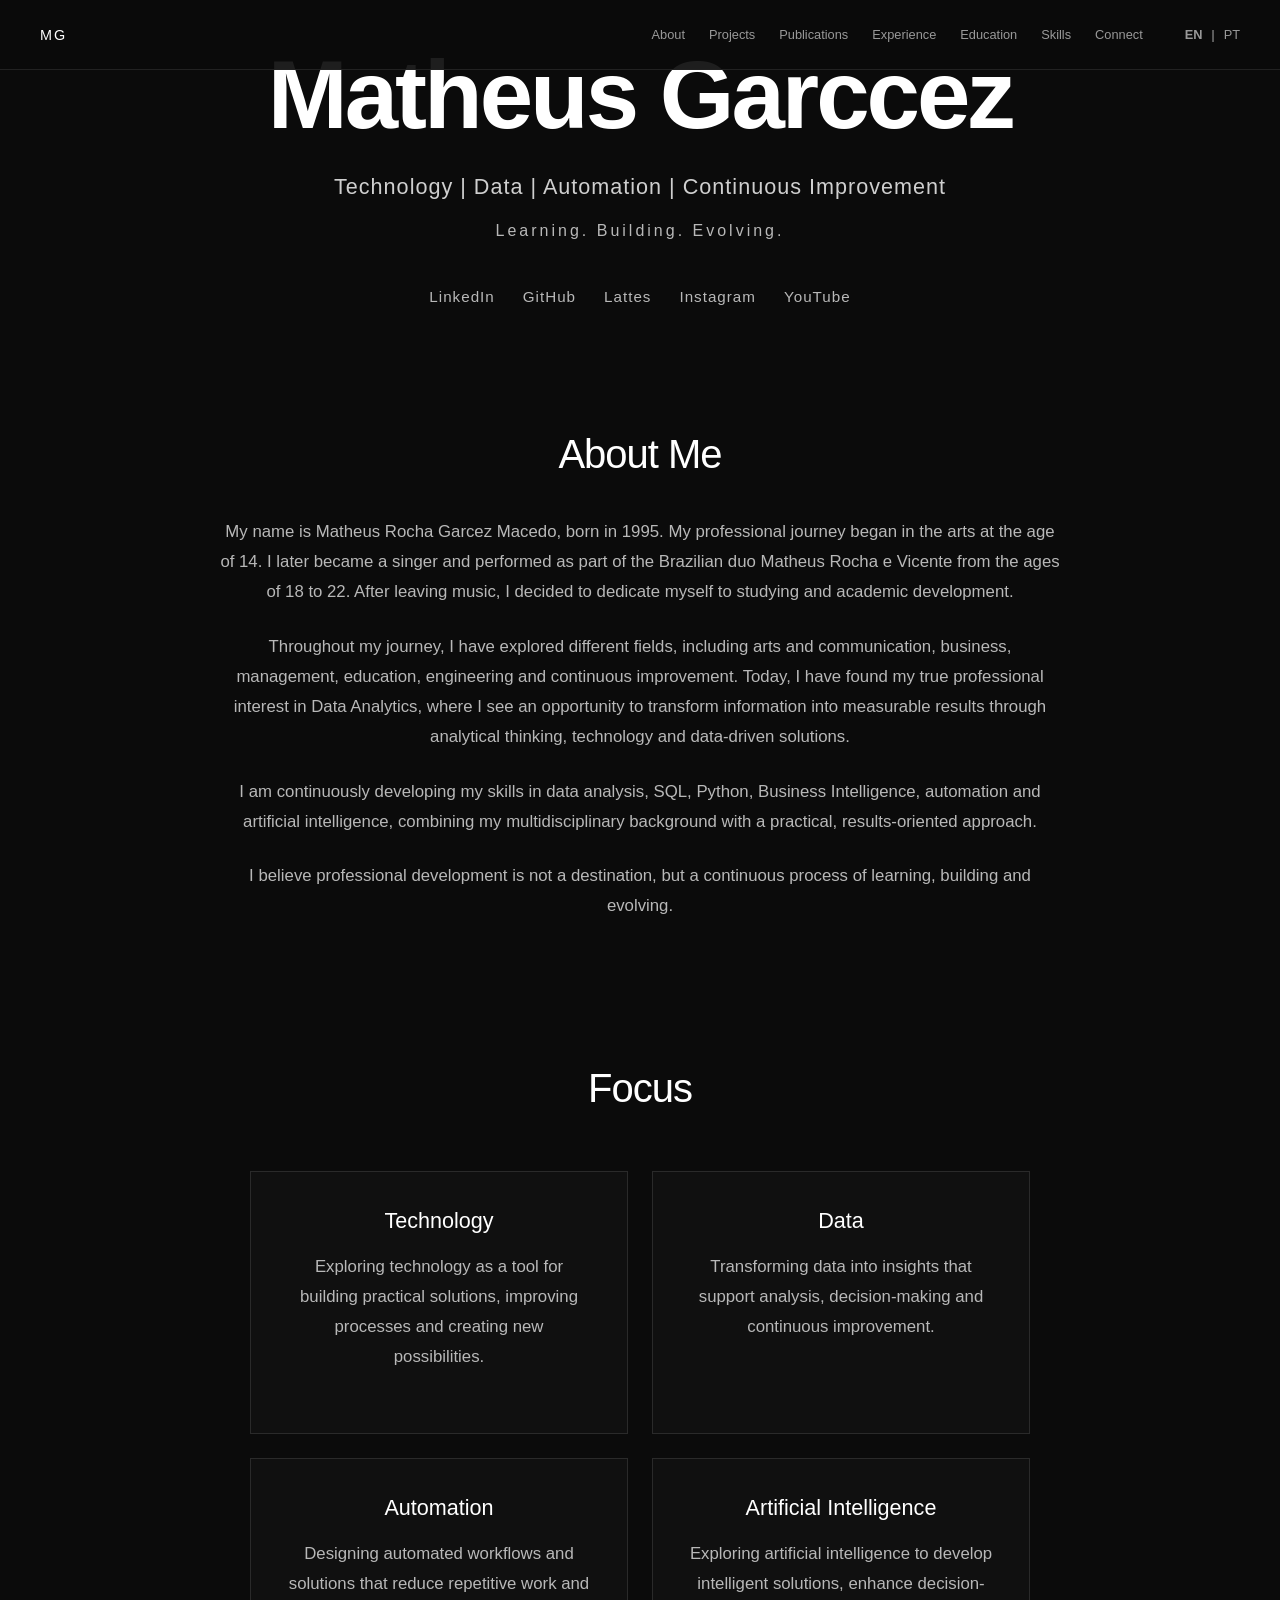
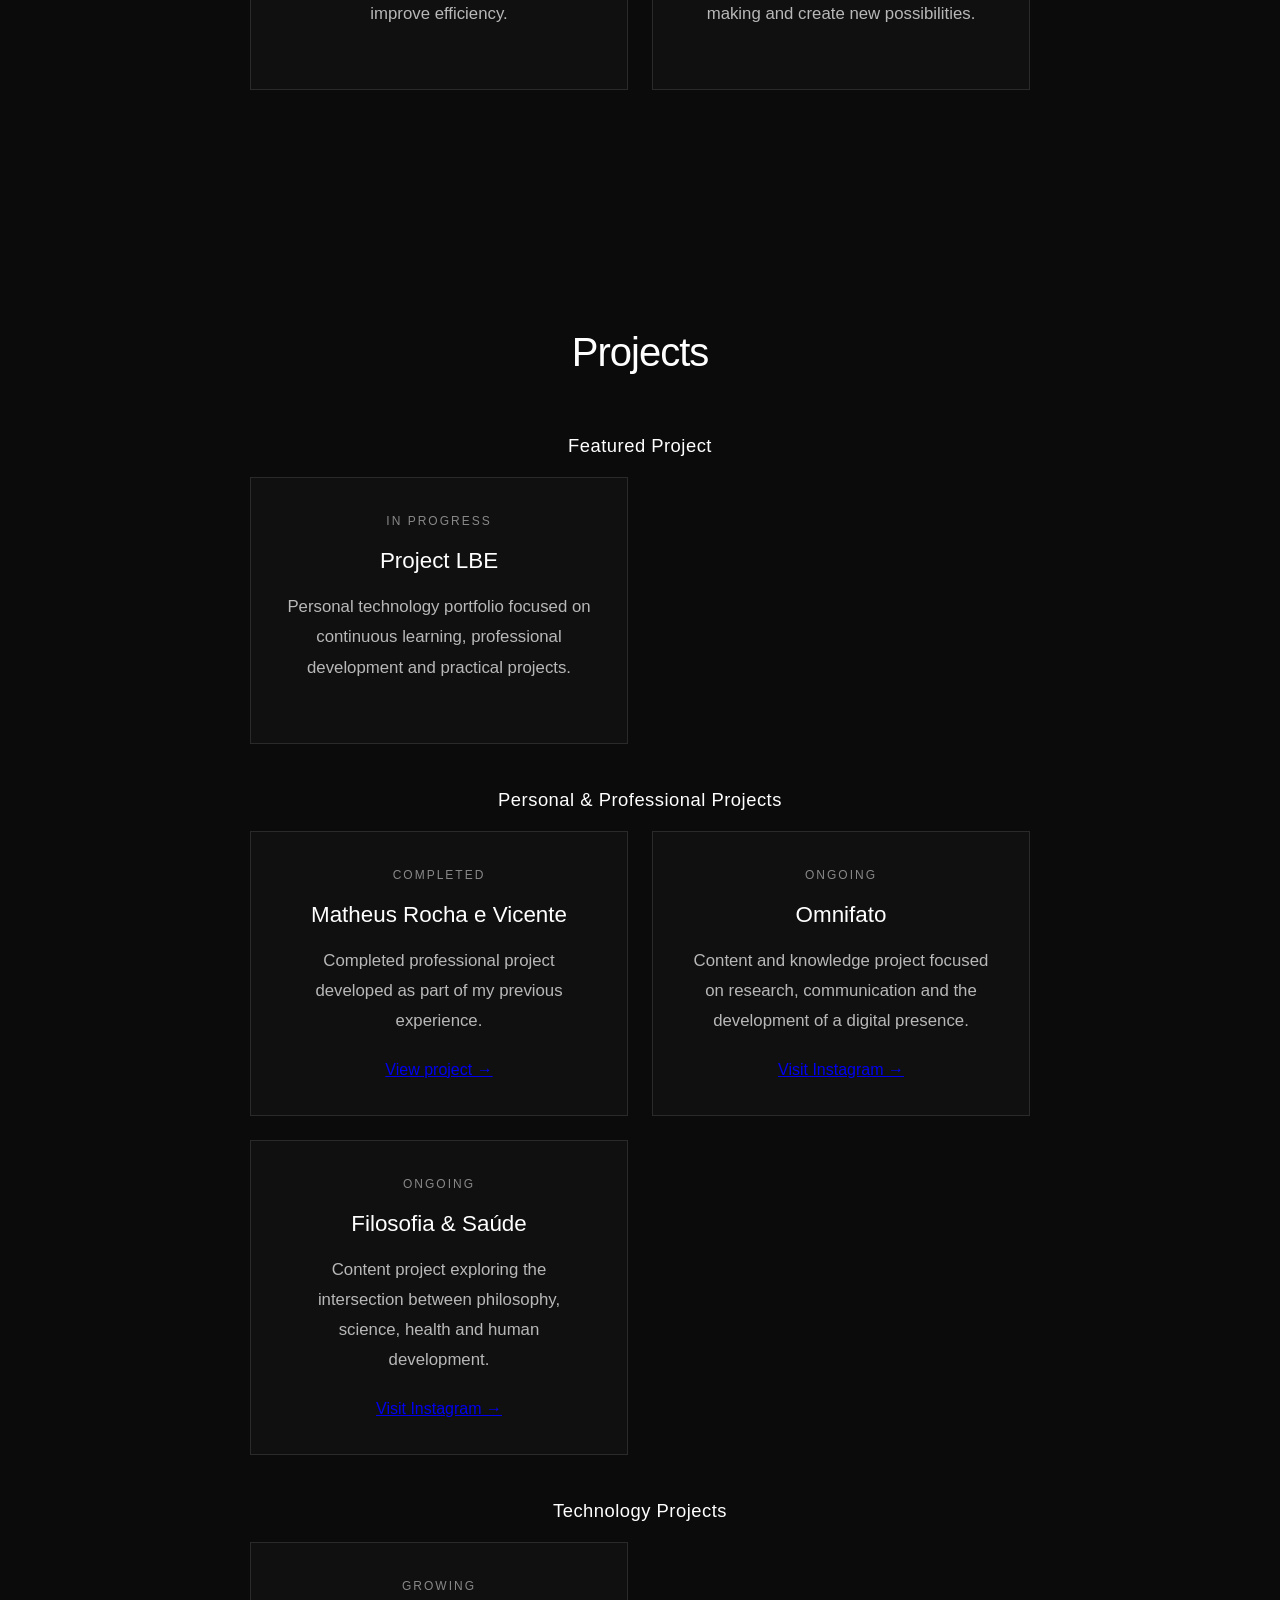
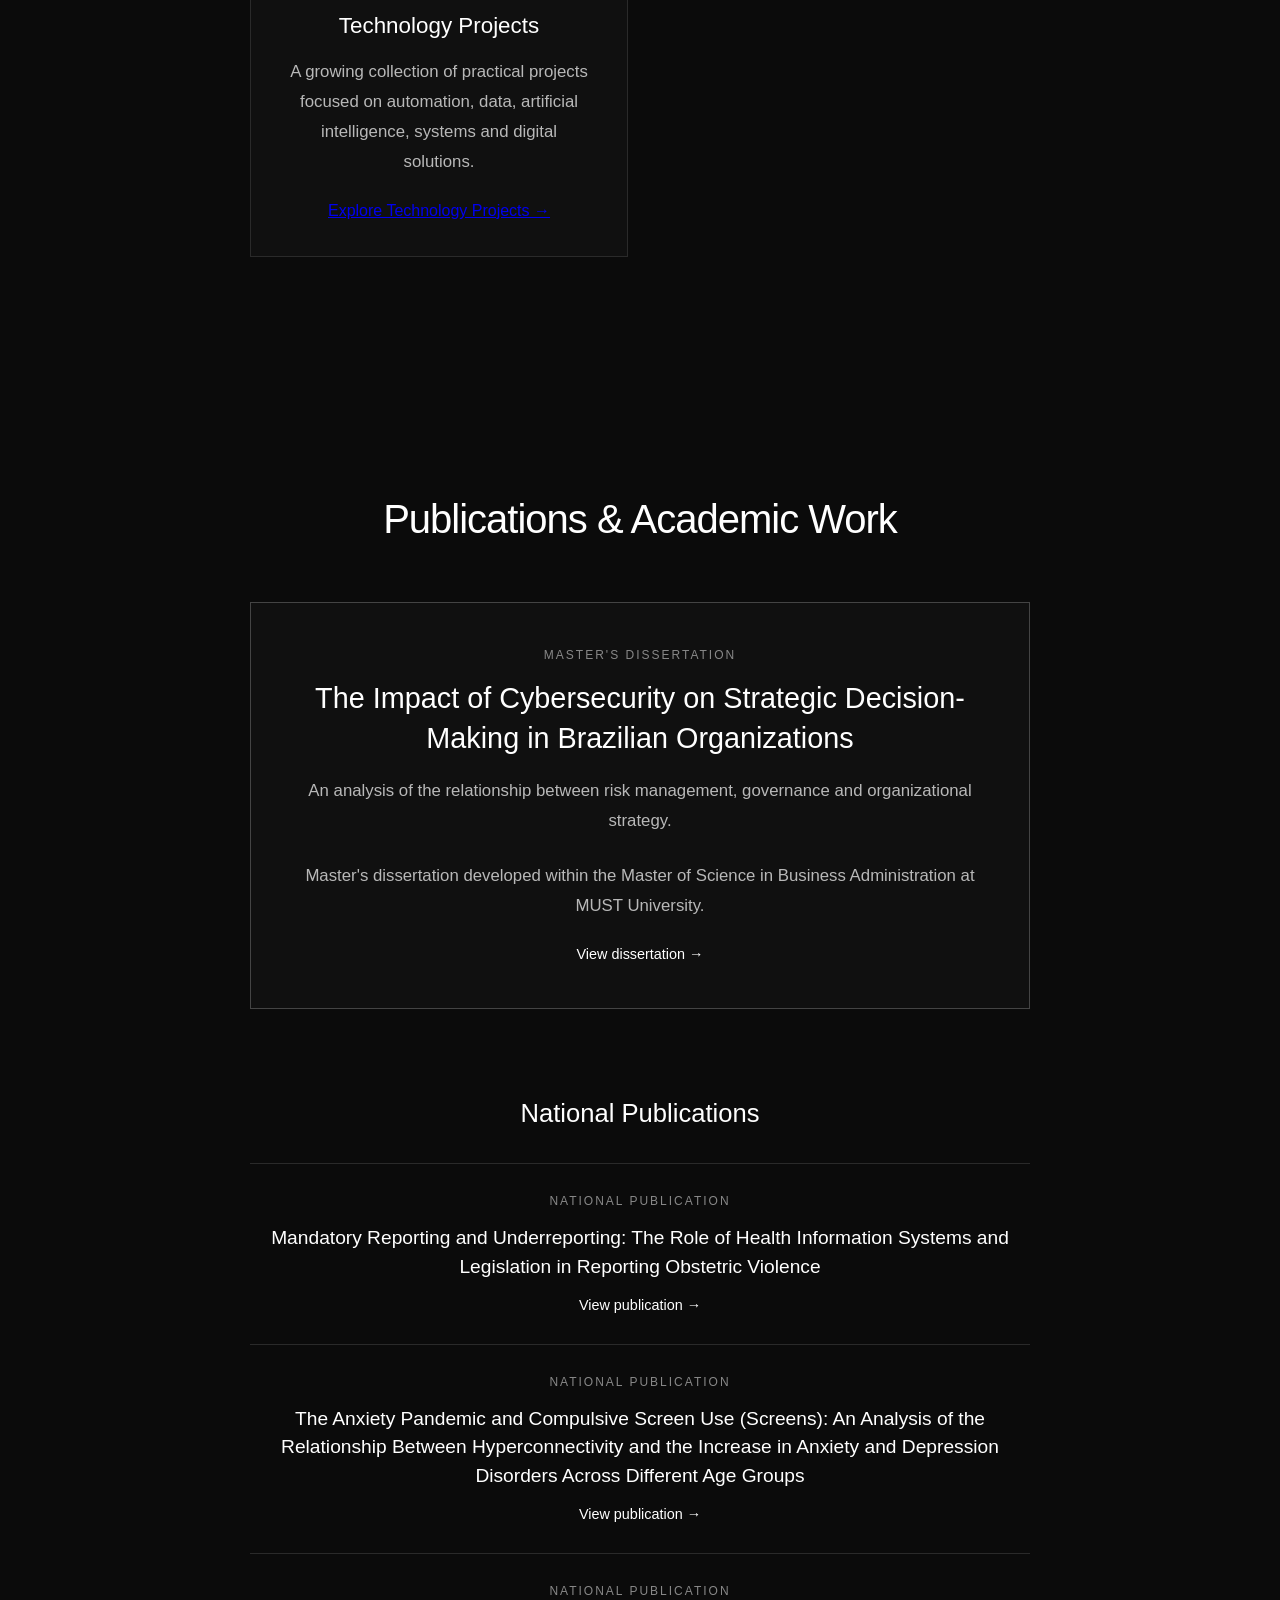
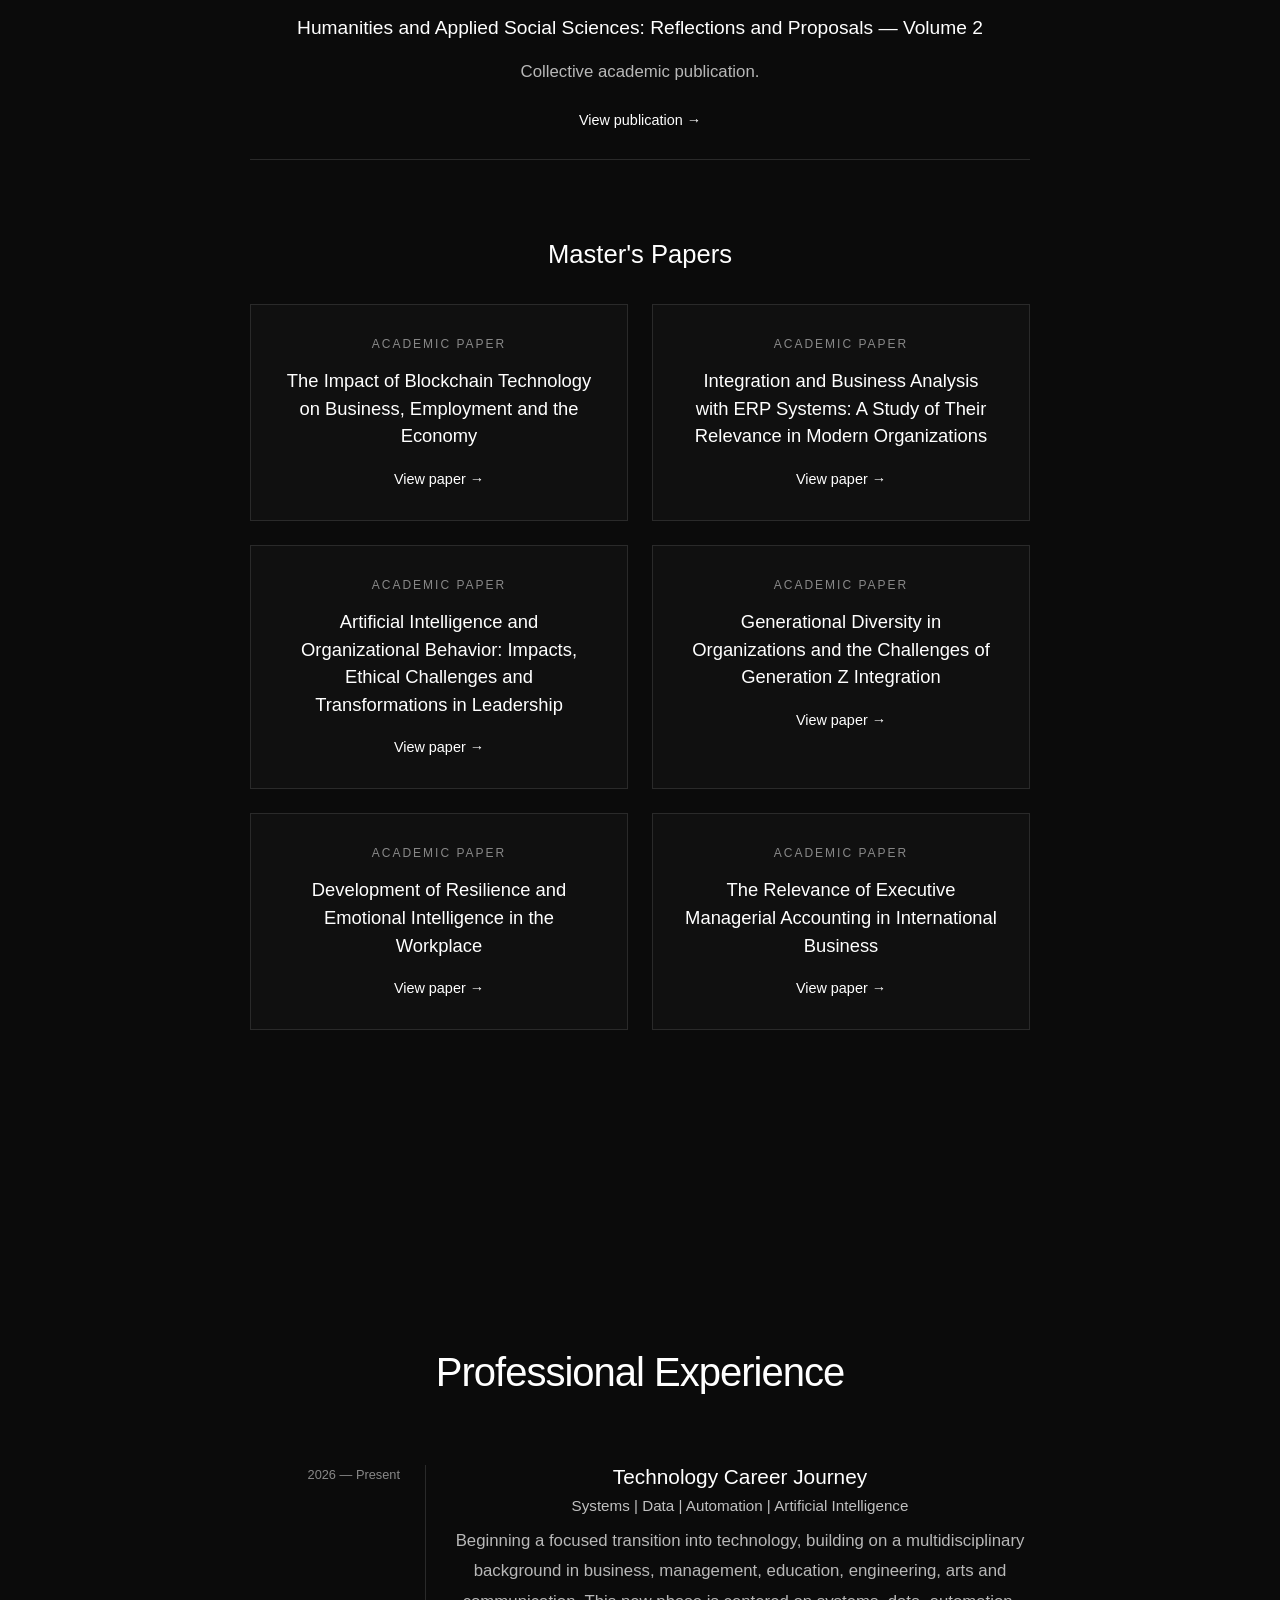
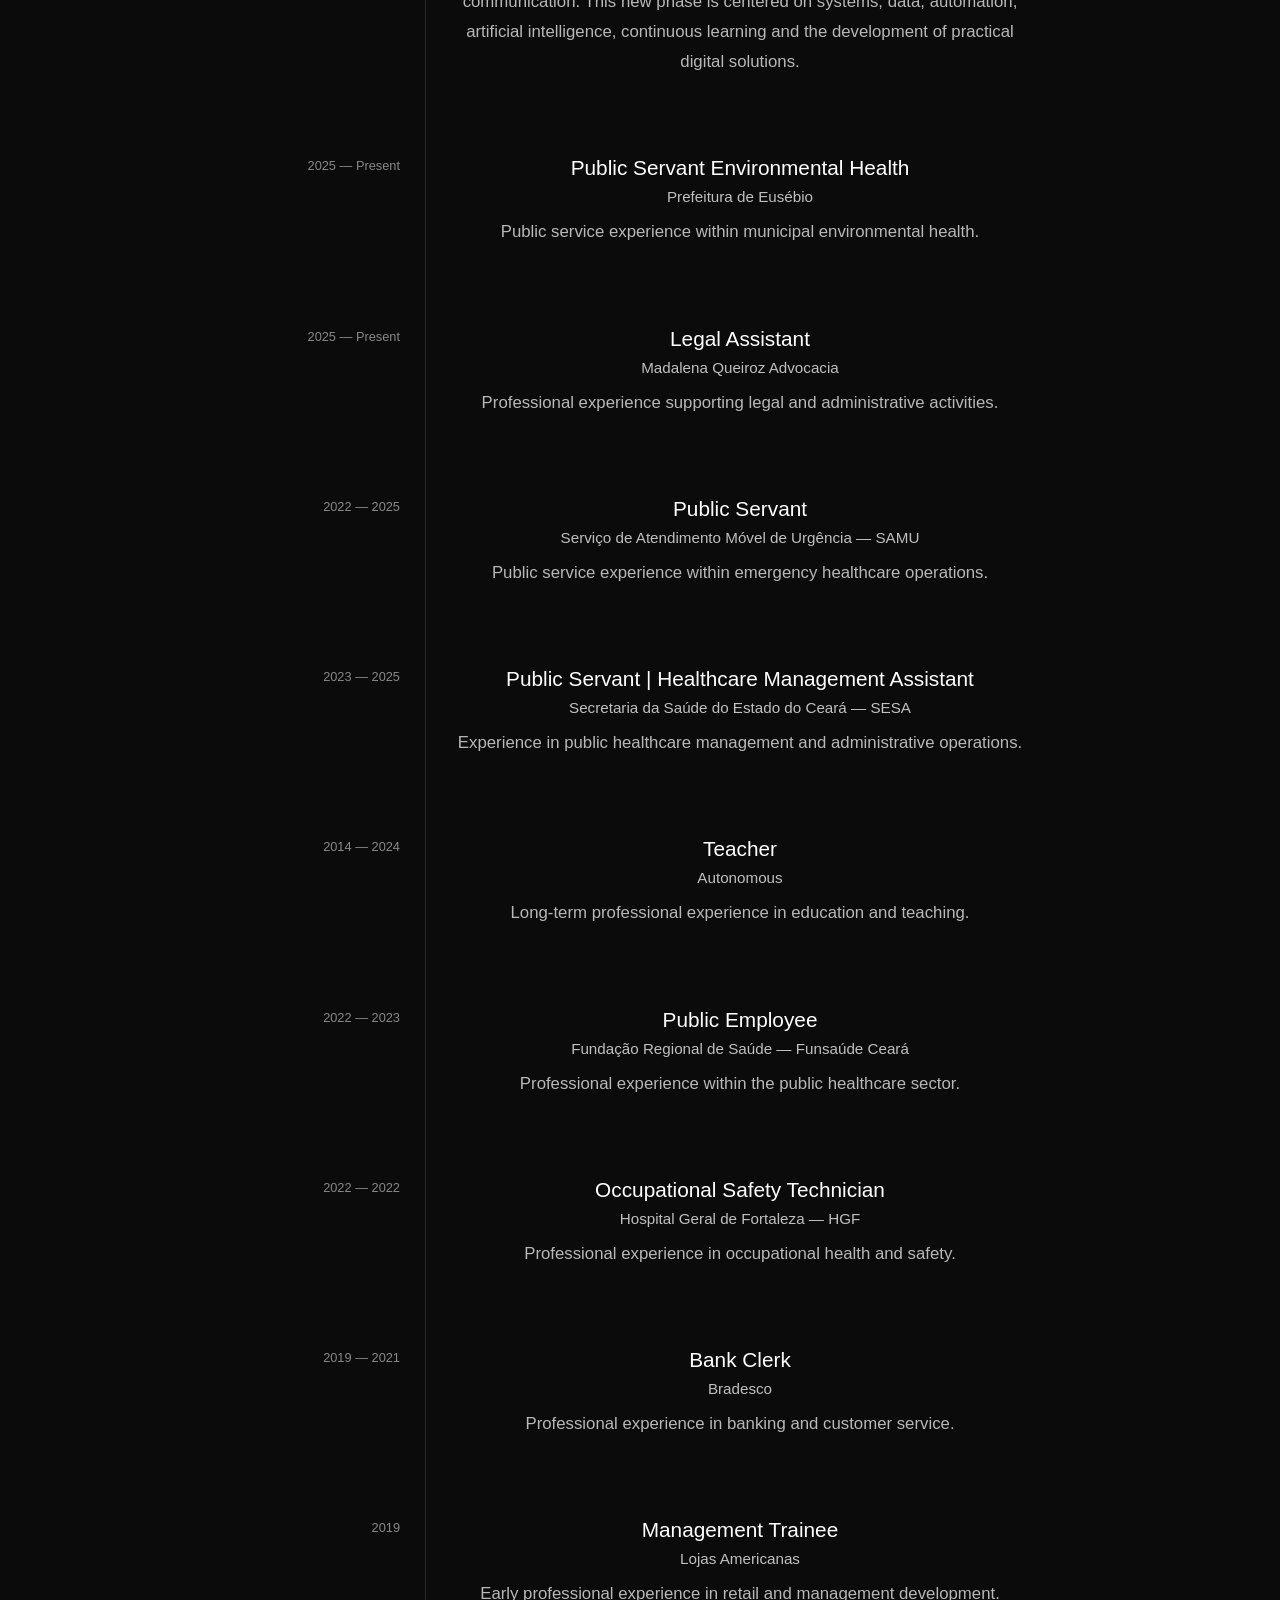
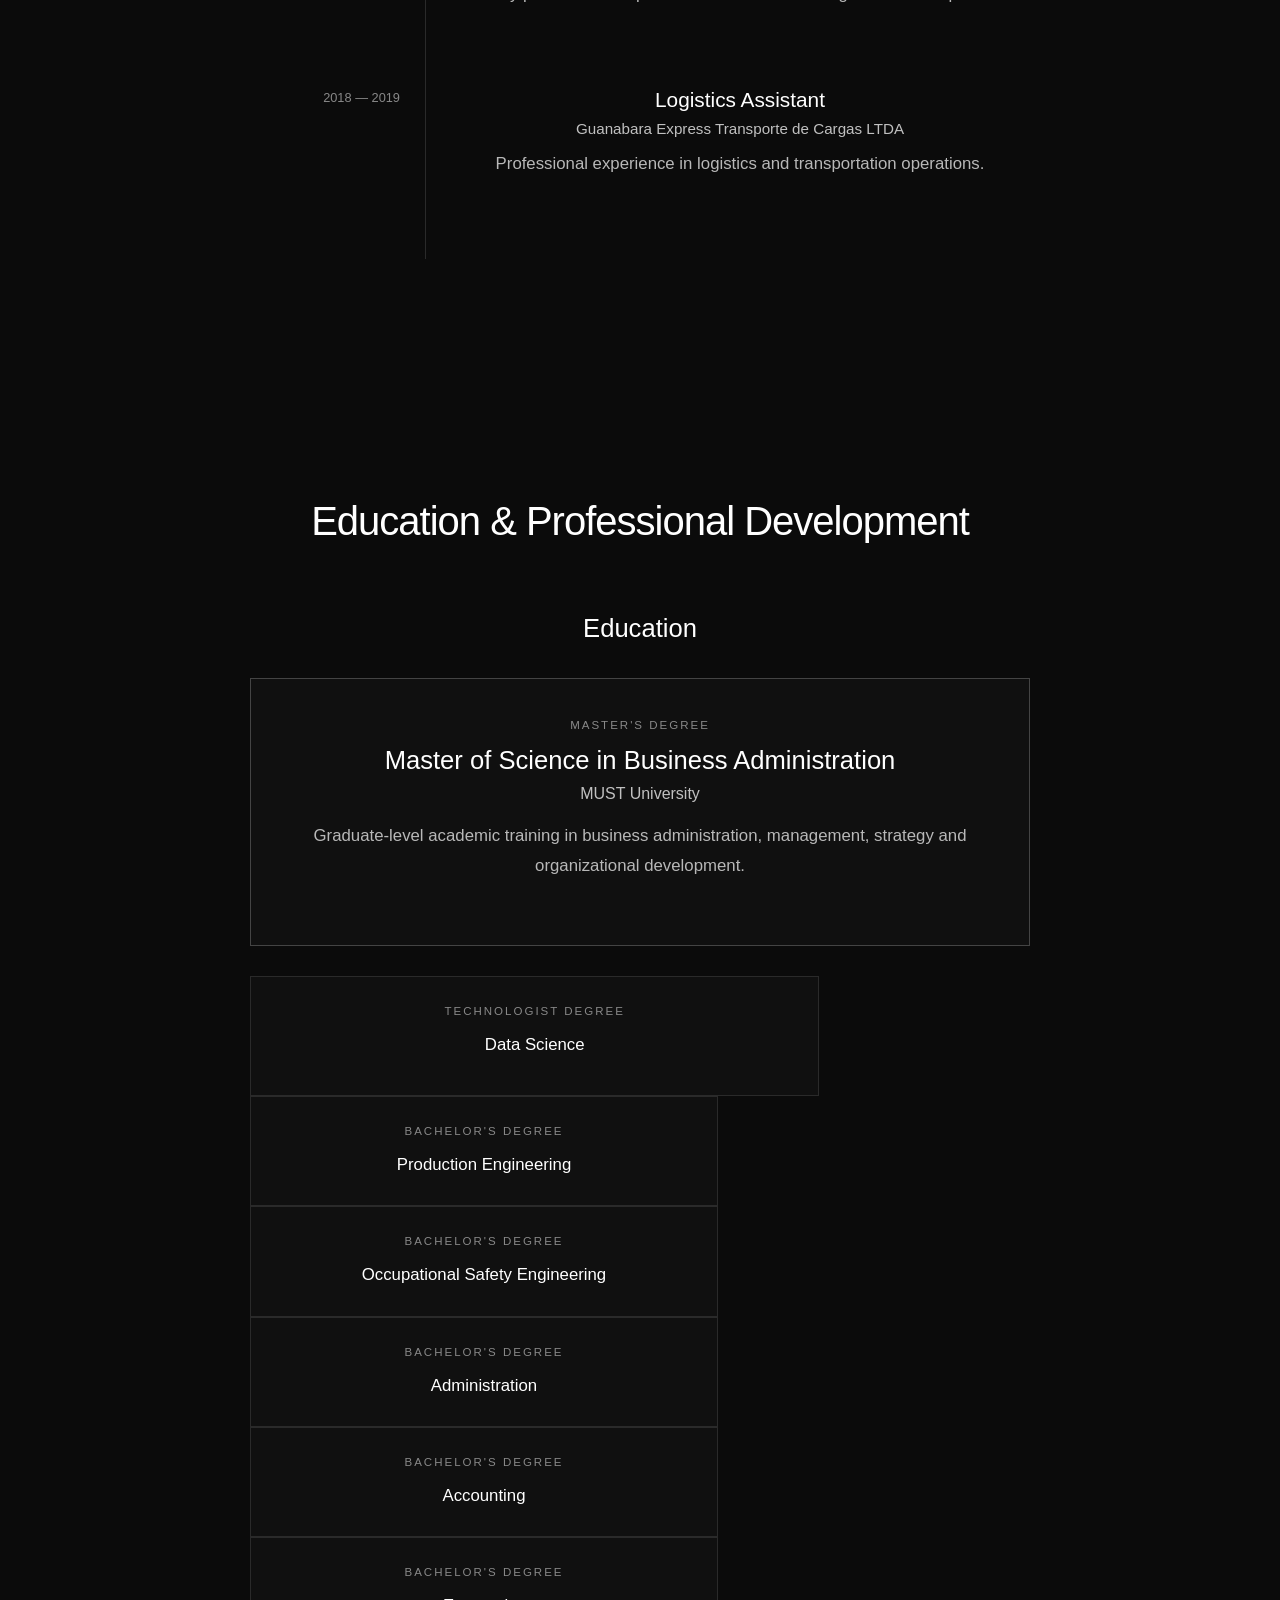
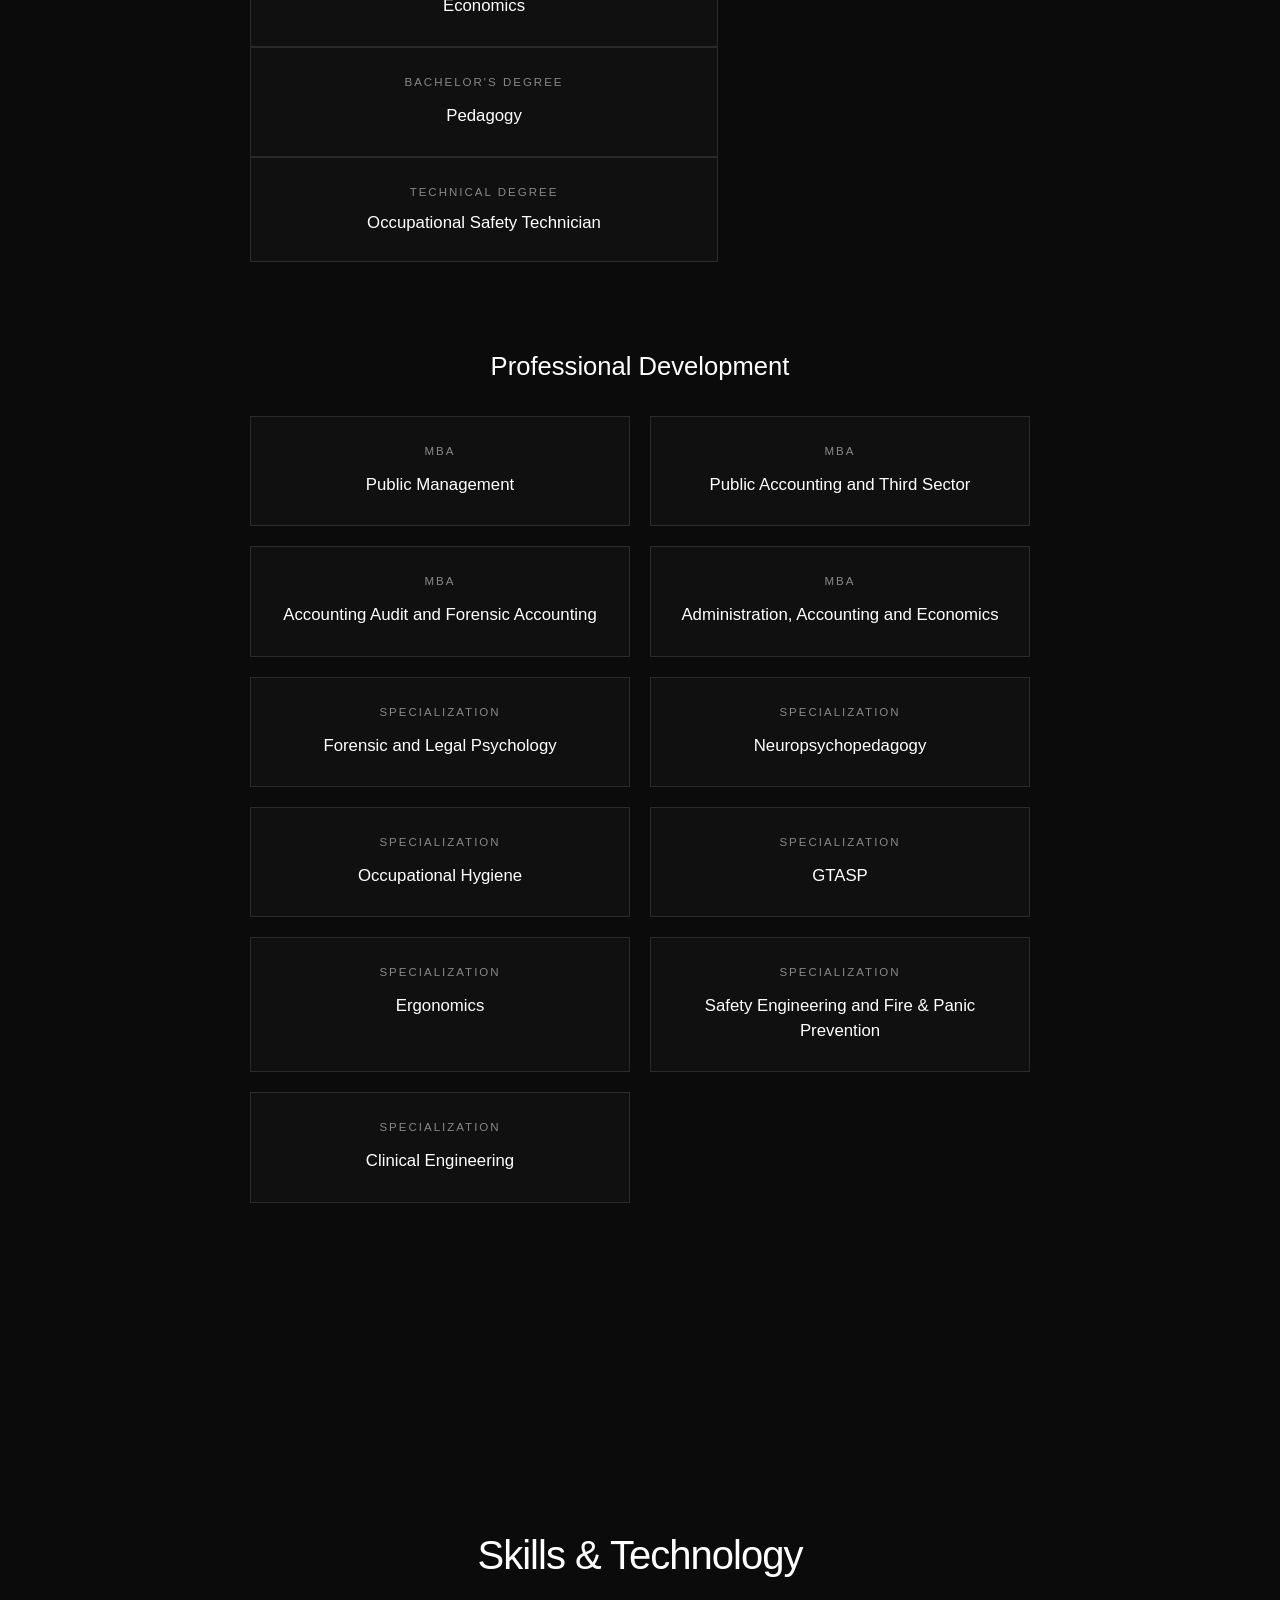
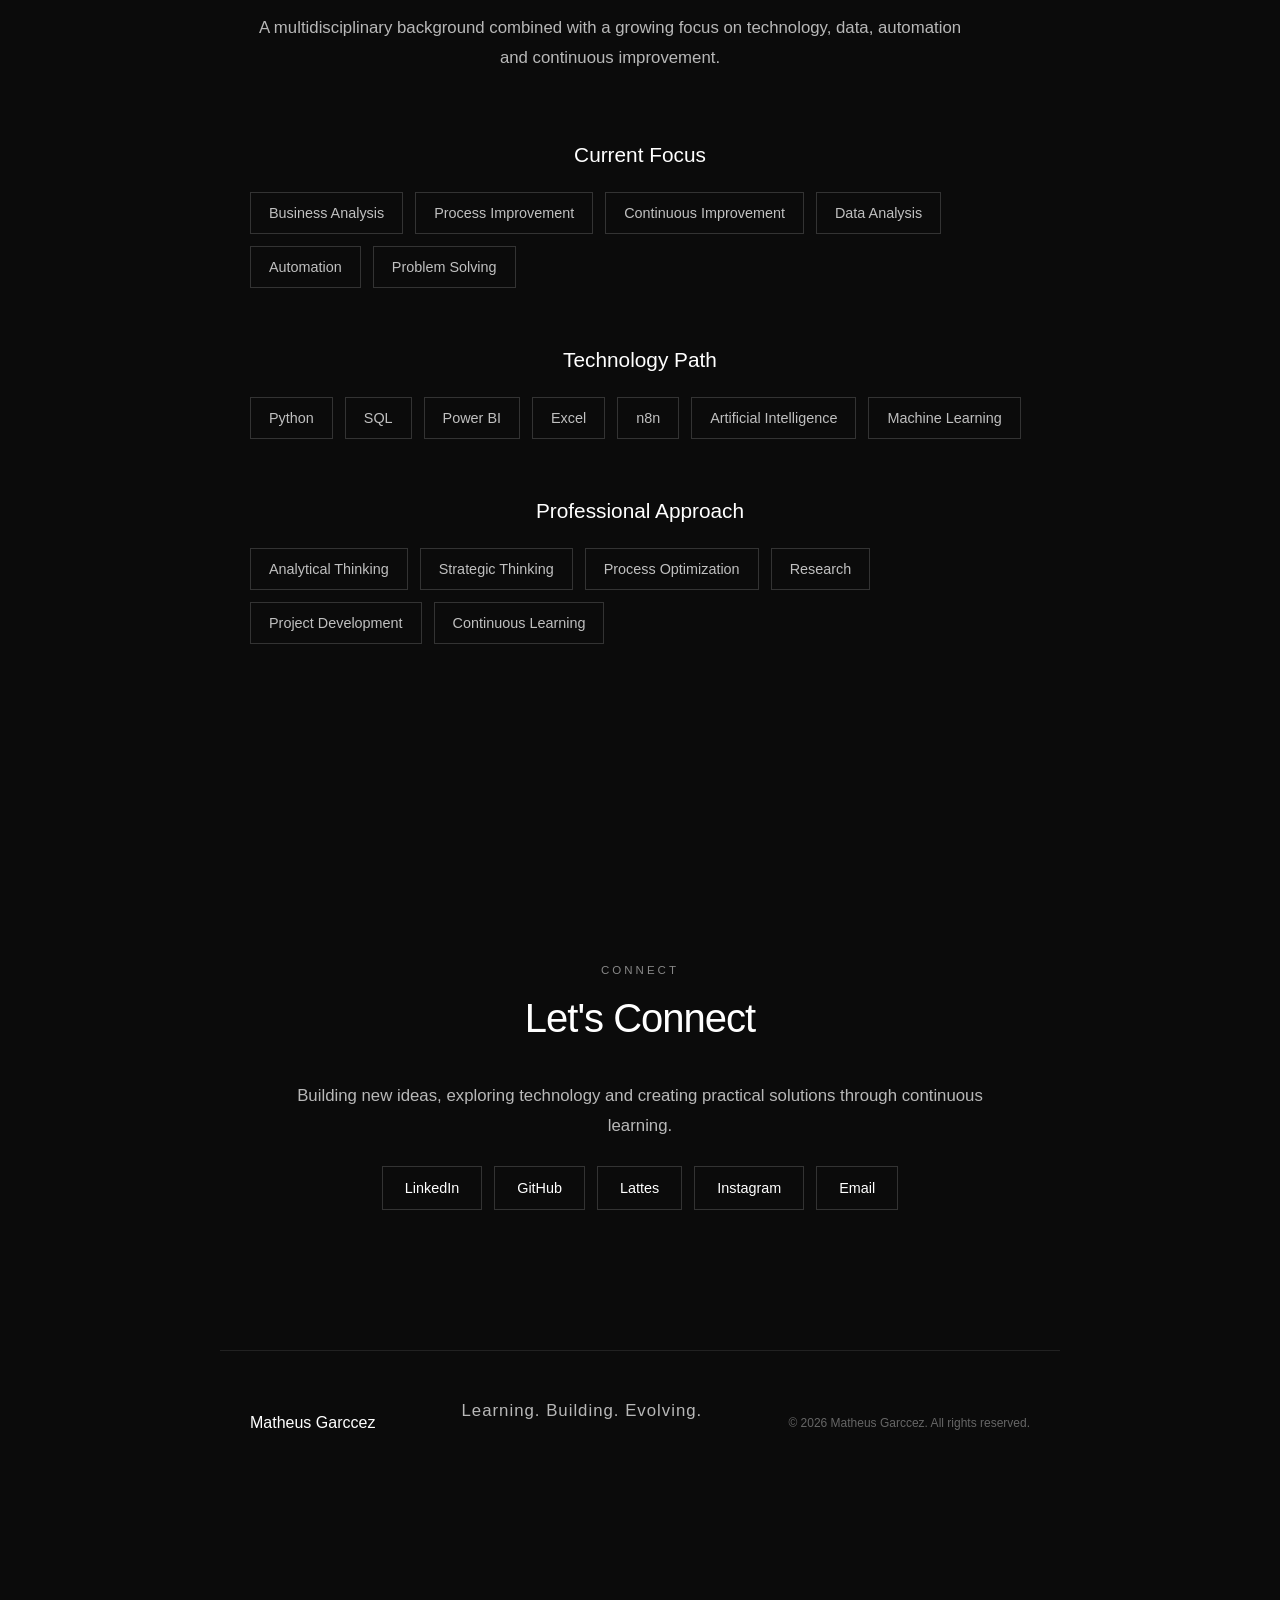
==== commit dae912df: "Update About Me section in English and Portuguese" ====
--- a/index.html
+++ b/index.html
@@ -51,26 +51,30 @@
     <a href="https://www.instagram.com/mattgarccez/" target="_blank">Instagram</a>
     <a href="https://www.youtube.com/@mattgarccez" target="_blank">YouTube</a>
 </div>
-
-</section>    
-
+ 
+
+    
 <section id="about">
 
     <h2>About Me</h2>
 
     <p>
-        My professional journey has been built across different fields, including arts and communication, business, management, education, engineering and continuous improvement. Today, I am expanding this multidisciplinary foundation into technology, with a growing focus on systems, data, automation, artificial intelligence and digital solutions.
+        My name is Matheus Rocha Garcez Macedo, born in 1995. My professional journey began in the arts at the age of 14. I later became a singer and performed as part of the Brazilian duo Matheus Rocha e Vicente from the ages of 18 to 22. After leaving music, I decided to dedicate myself to studying and academic development.
     </p>
 
     <p>
-        Learning is an ongoing part of my career. New academic achievements, certifications, projects and professional experiences are continuously added and documented through my GitHub and LinkedIn, while this portfolio serves as a curated overview of my journey, interests and work.
+        Throughout my journey, I have explored different fields, including arts and communication, business, management, education, engineering and continuous improvement. Today, I have found my true professional interest in Data Analytics, where I see an opportunity to transform information into measurable results through analytical thinking, technology and data-driven solutions.
+    </p>
+
+    <p>
+        I am continuously developing my skills in data analysis, SQL, Python, Business Intelligence, automation and artificial intelligence, combining my multidisciplinary background with a practical, results-oriented approach.
     </p>
 
     <p>
         I believe professional development is not a destination, but a continuous process of learning, building and evolving.
     </p>
 
-</section>
+
 <section id="focus">
 
     <h2>Focus</h2>
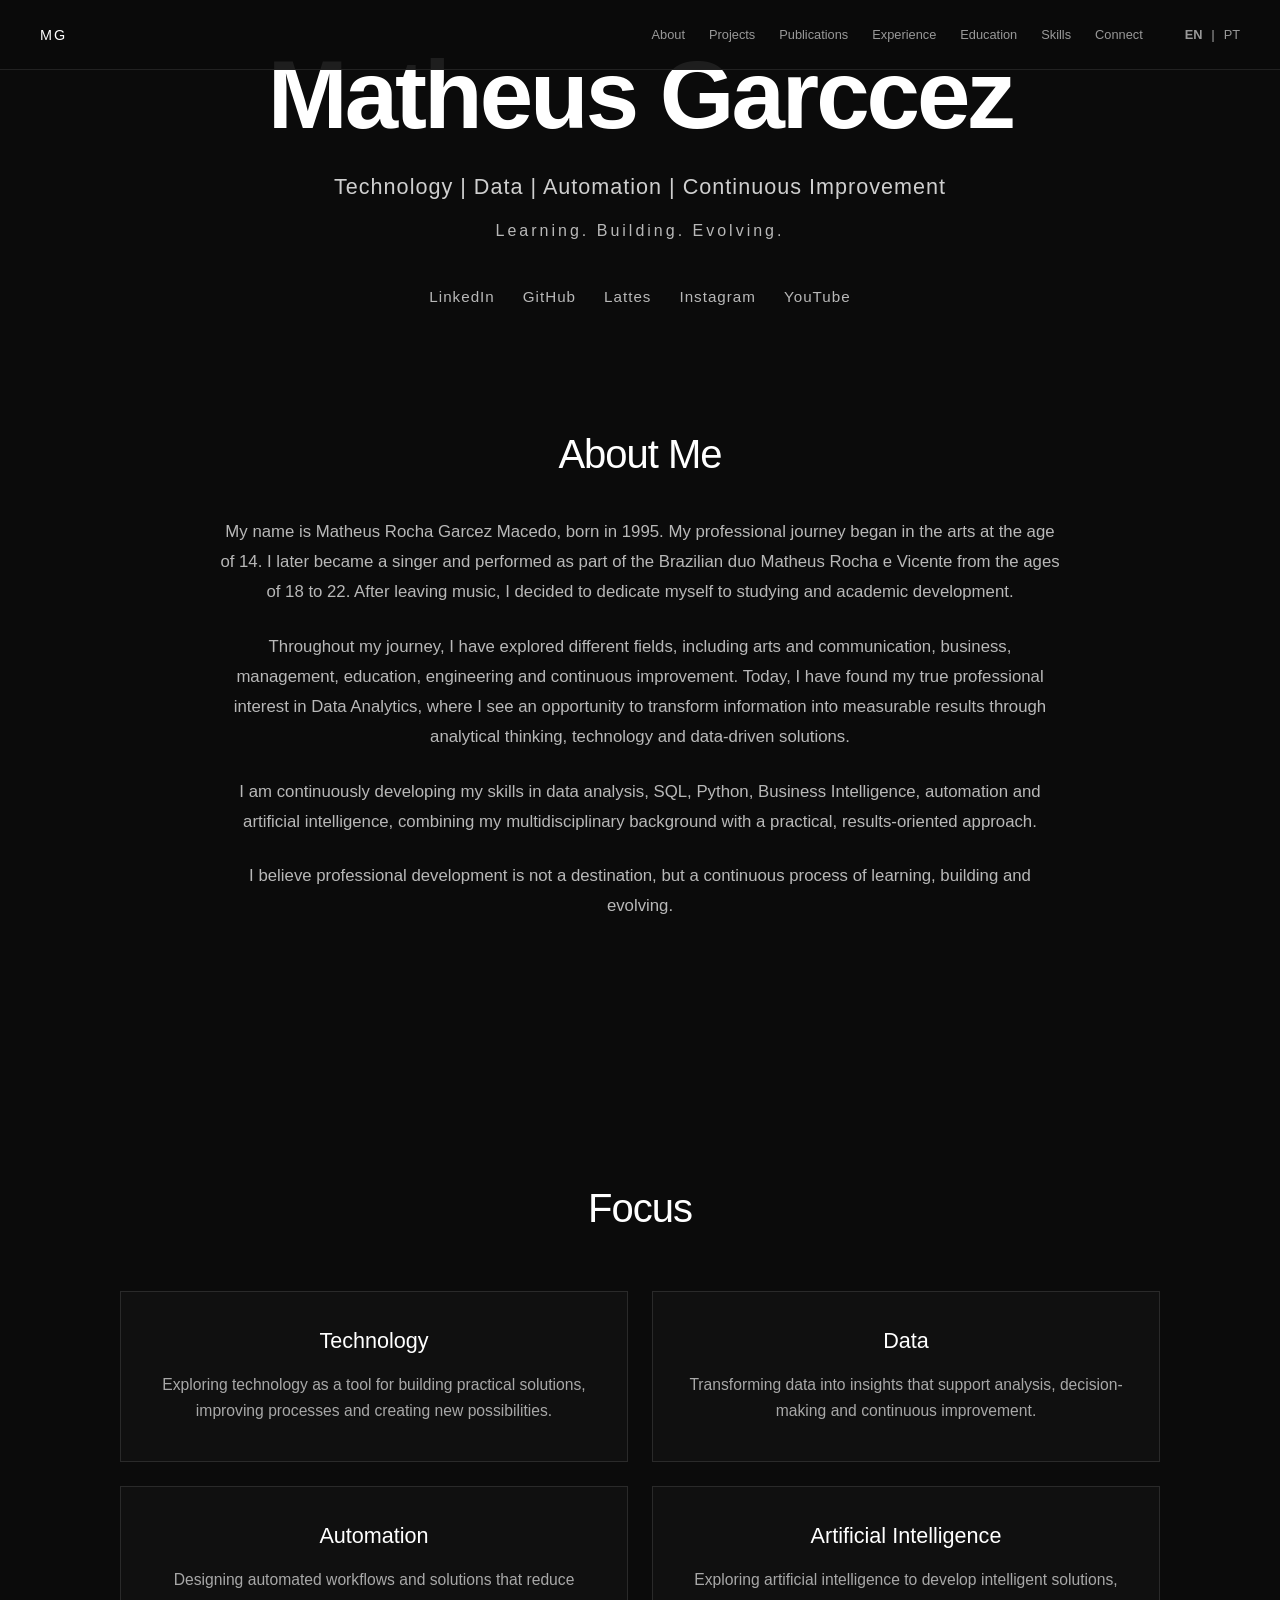
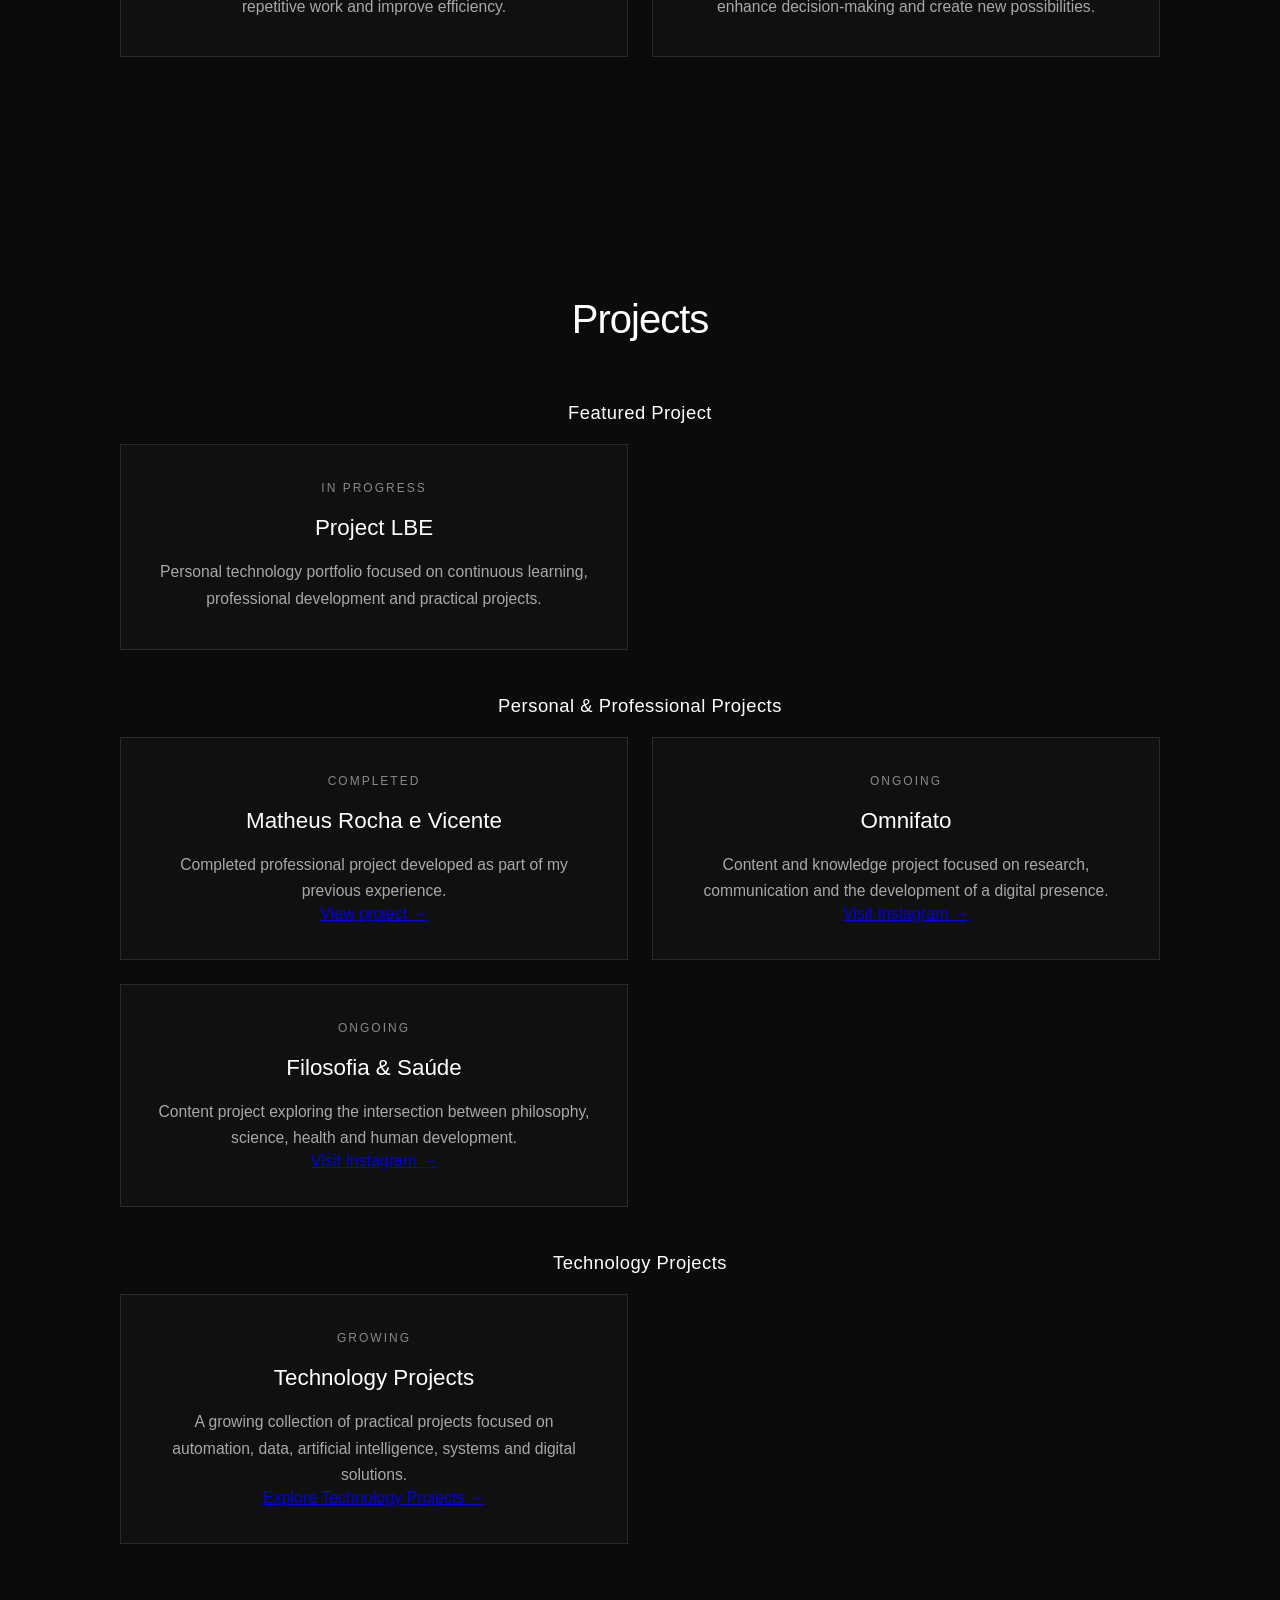
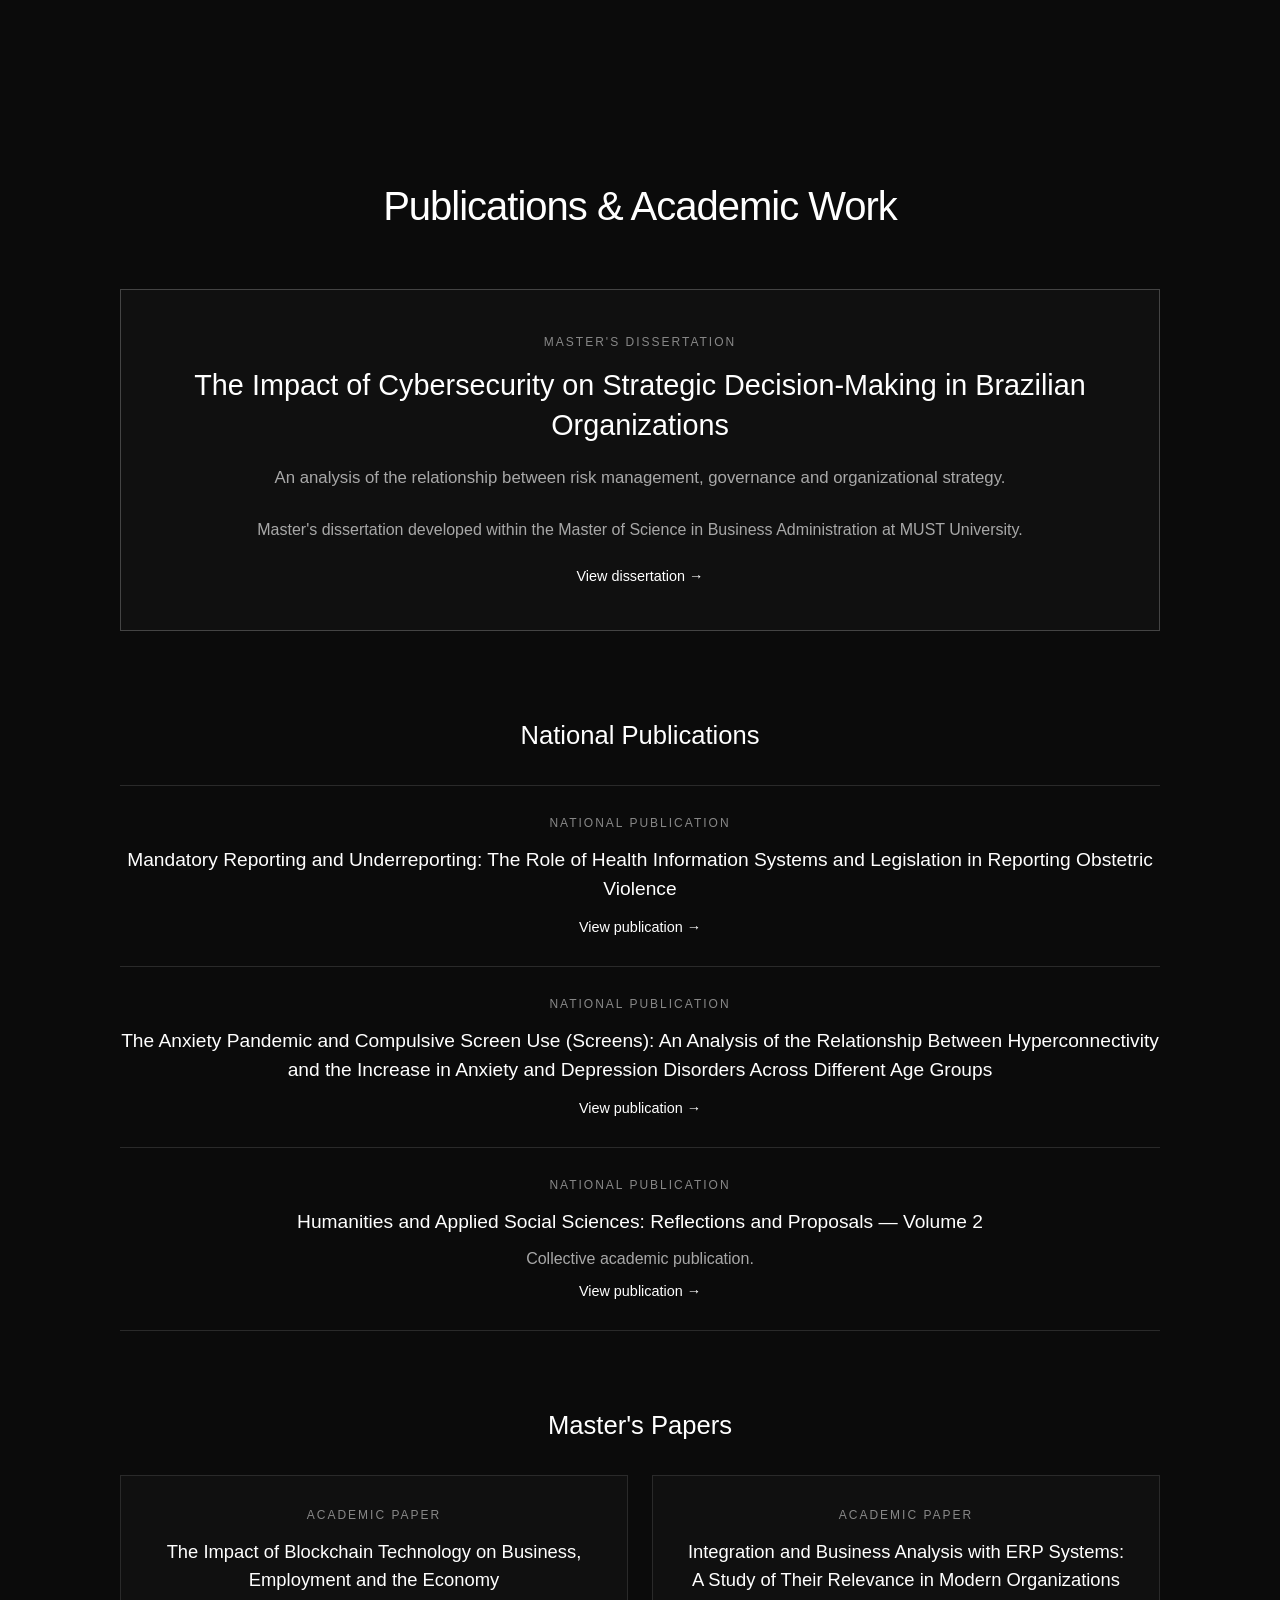
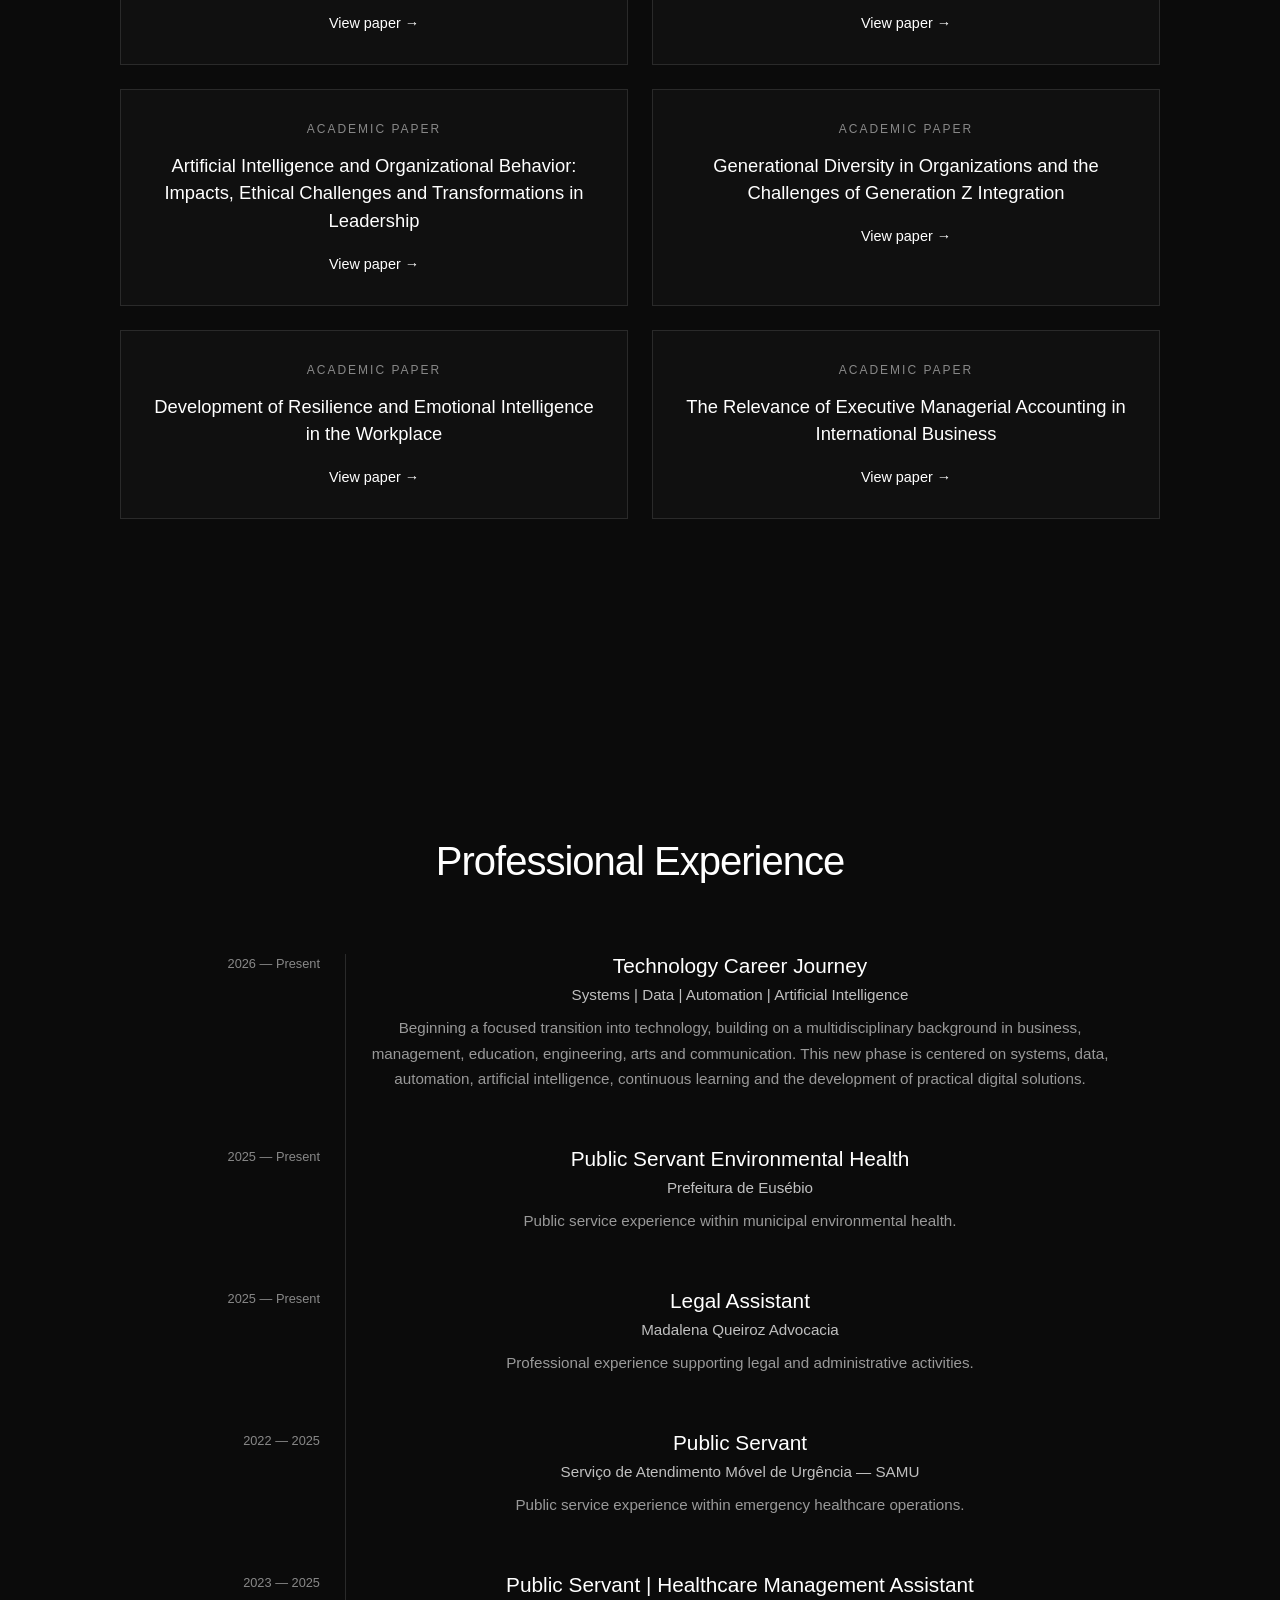
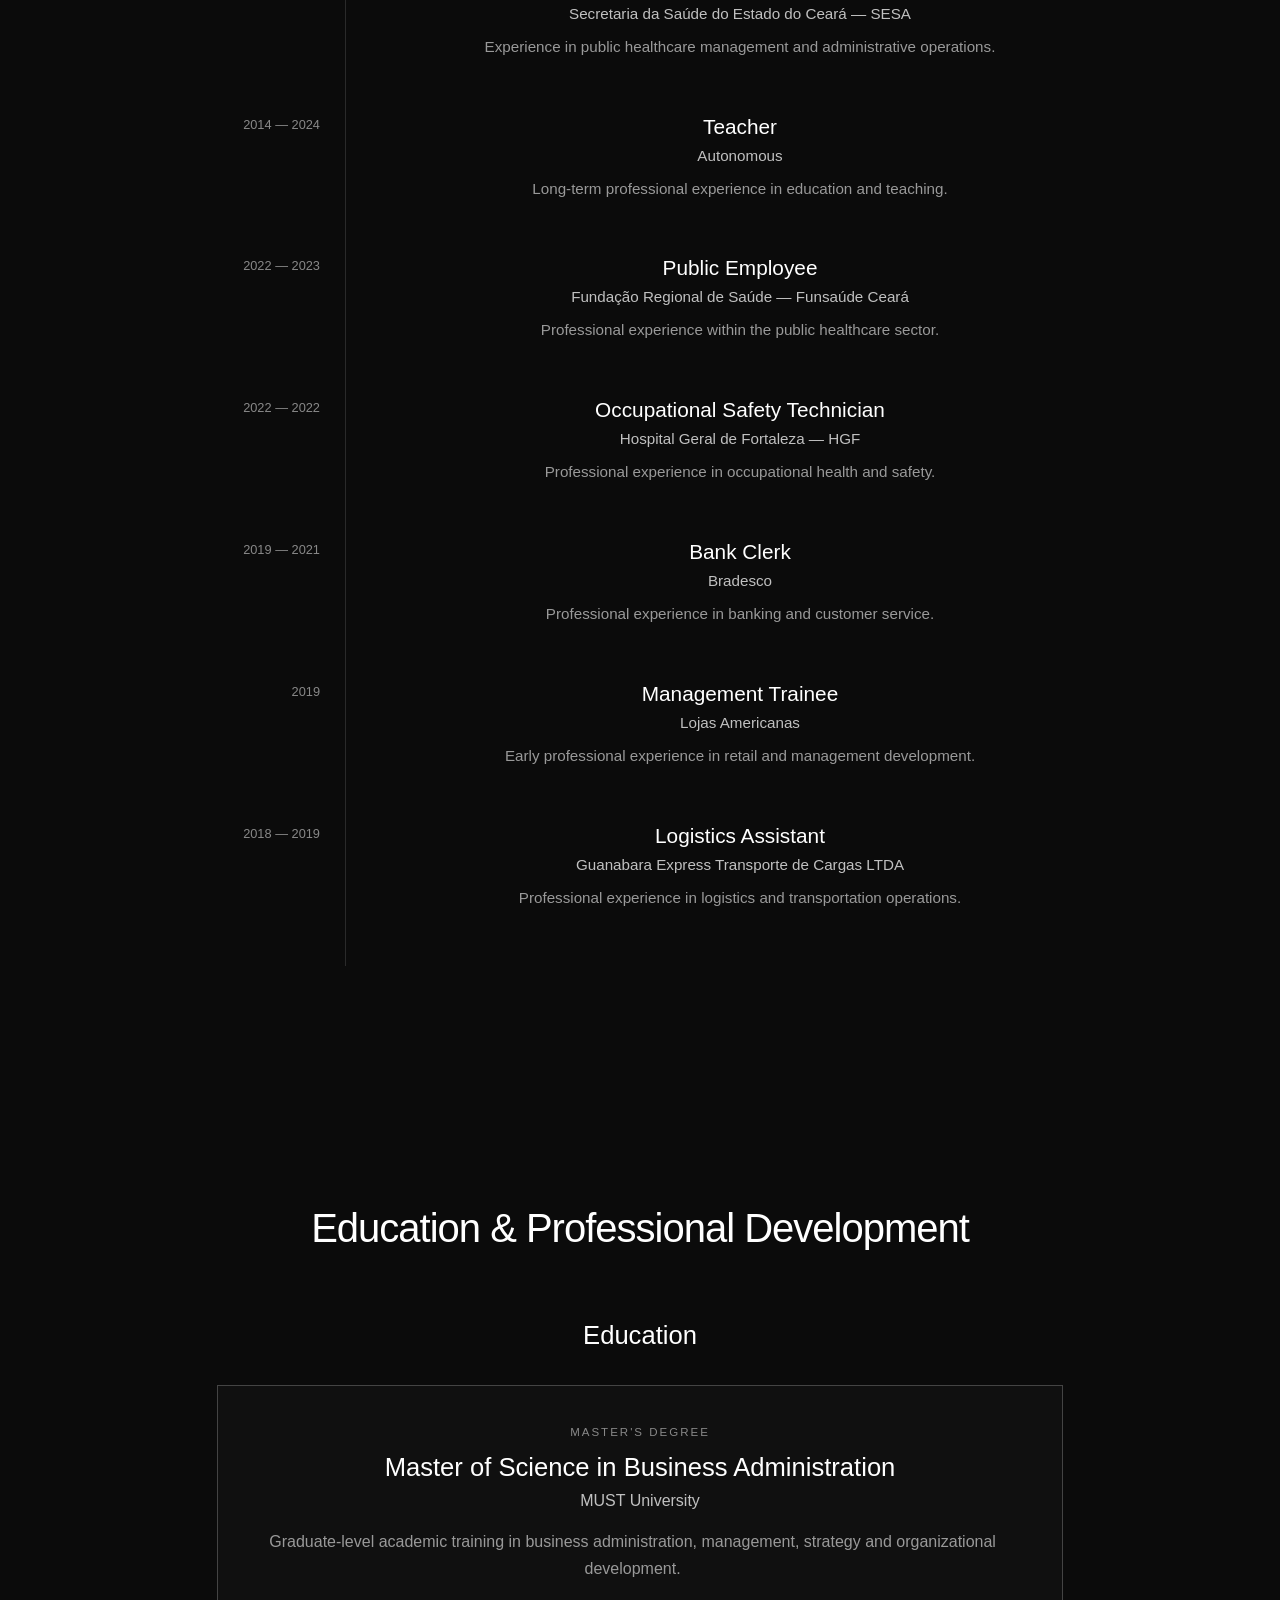
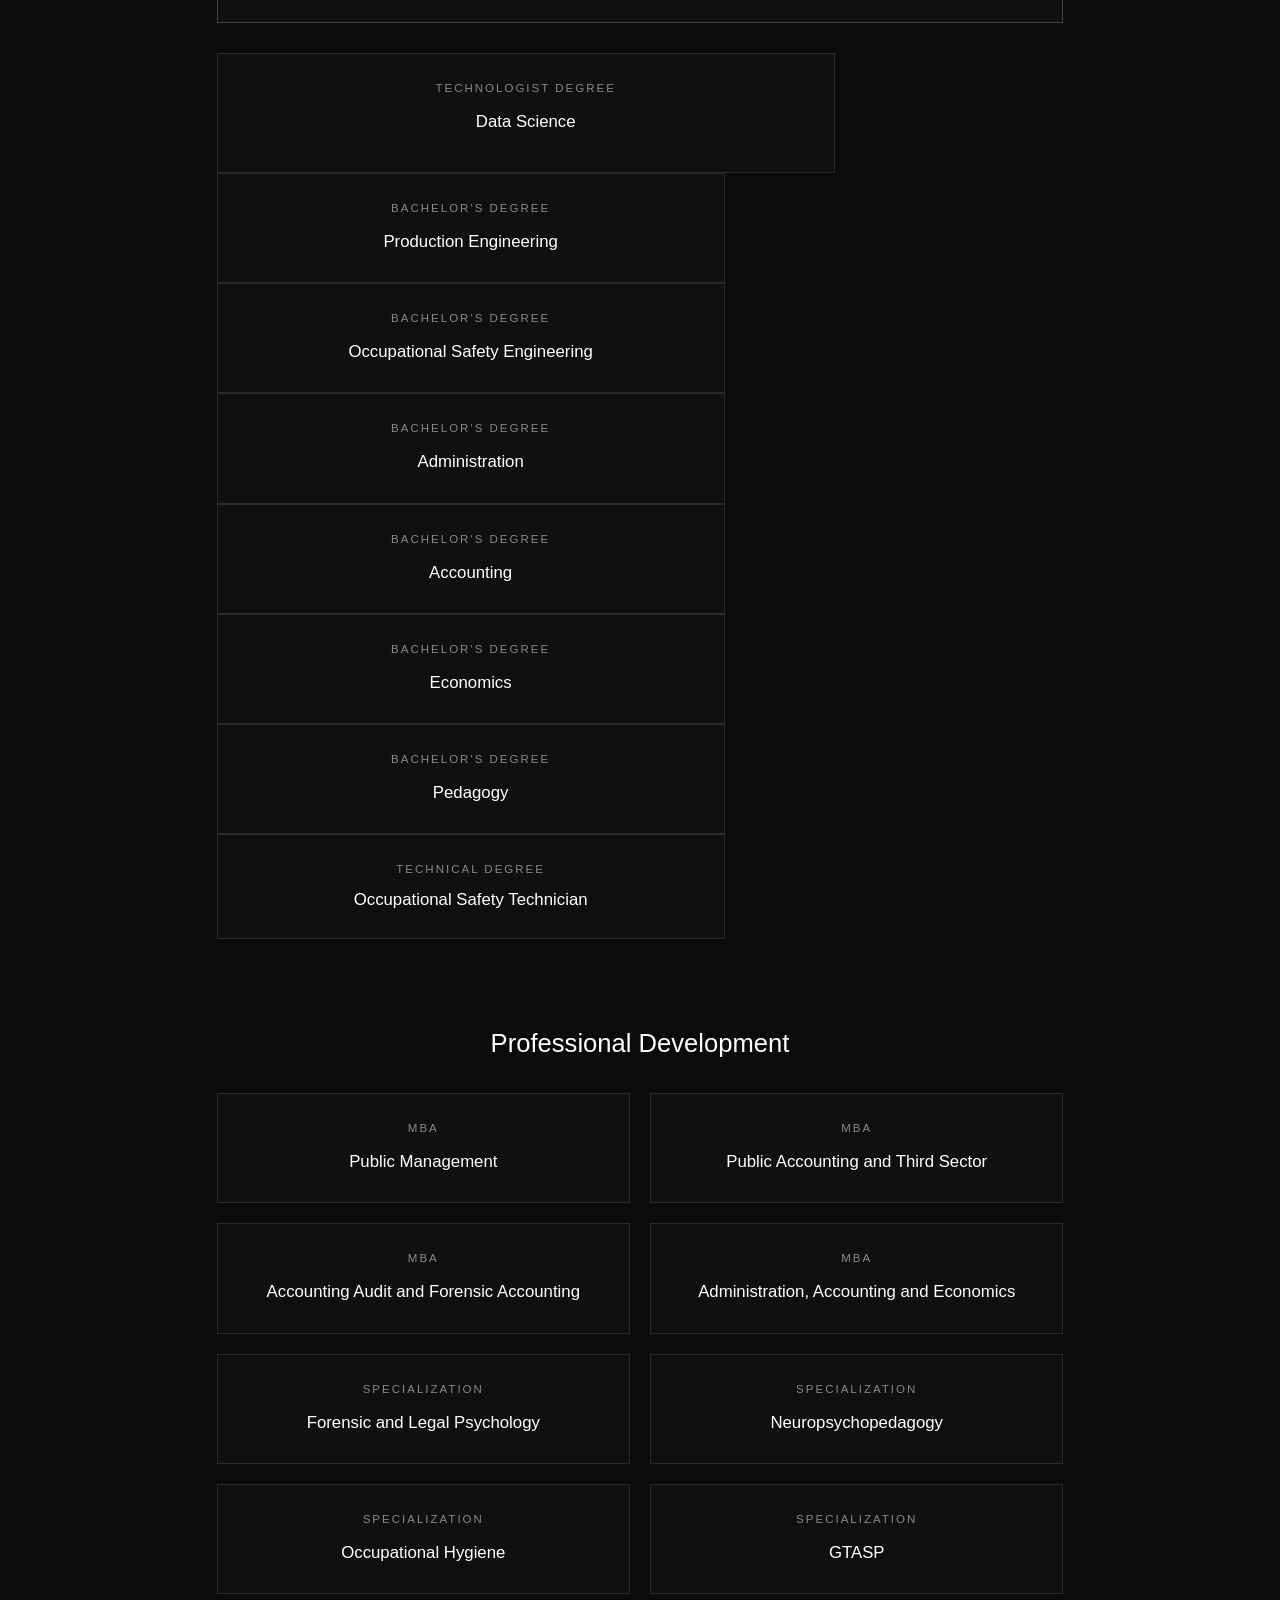
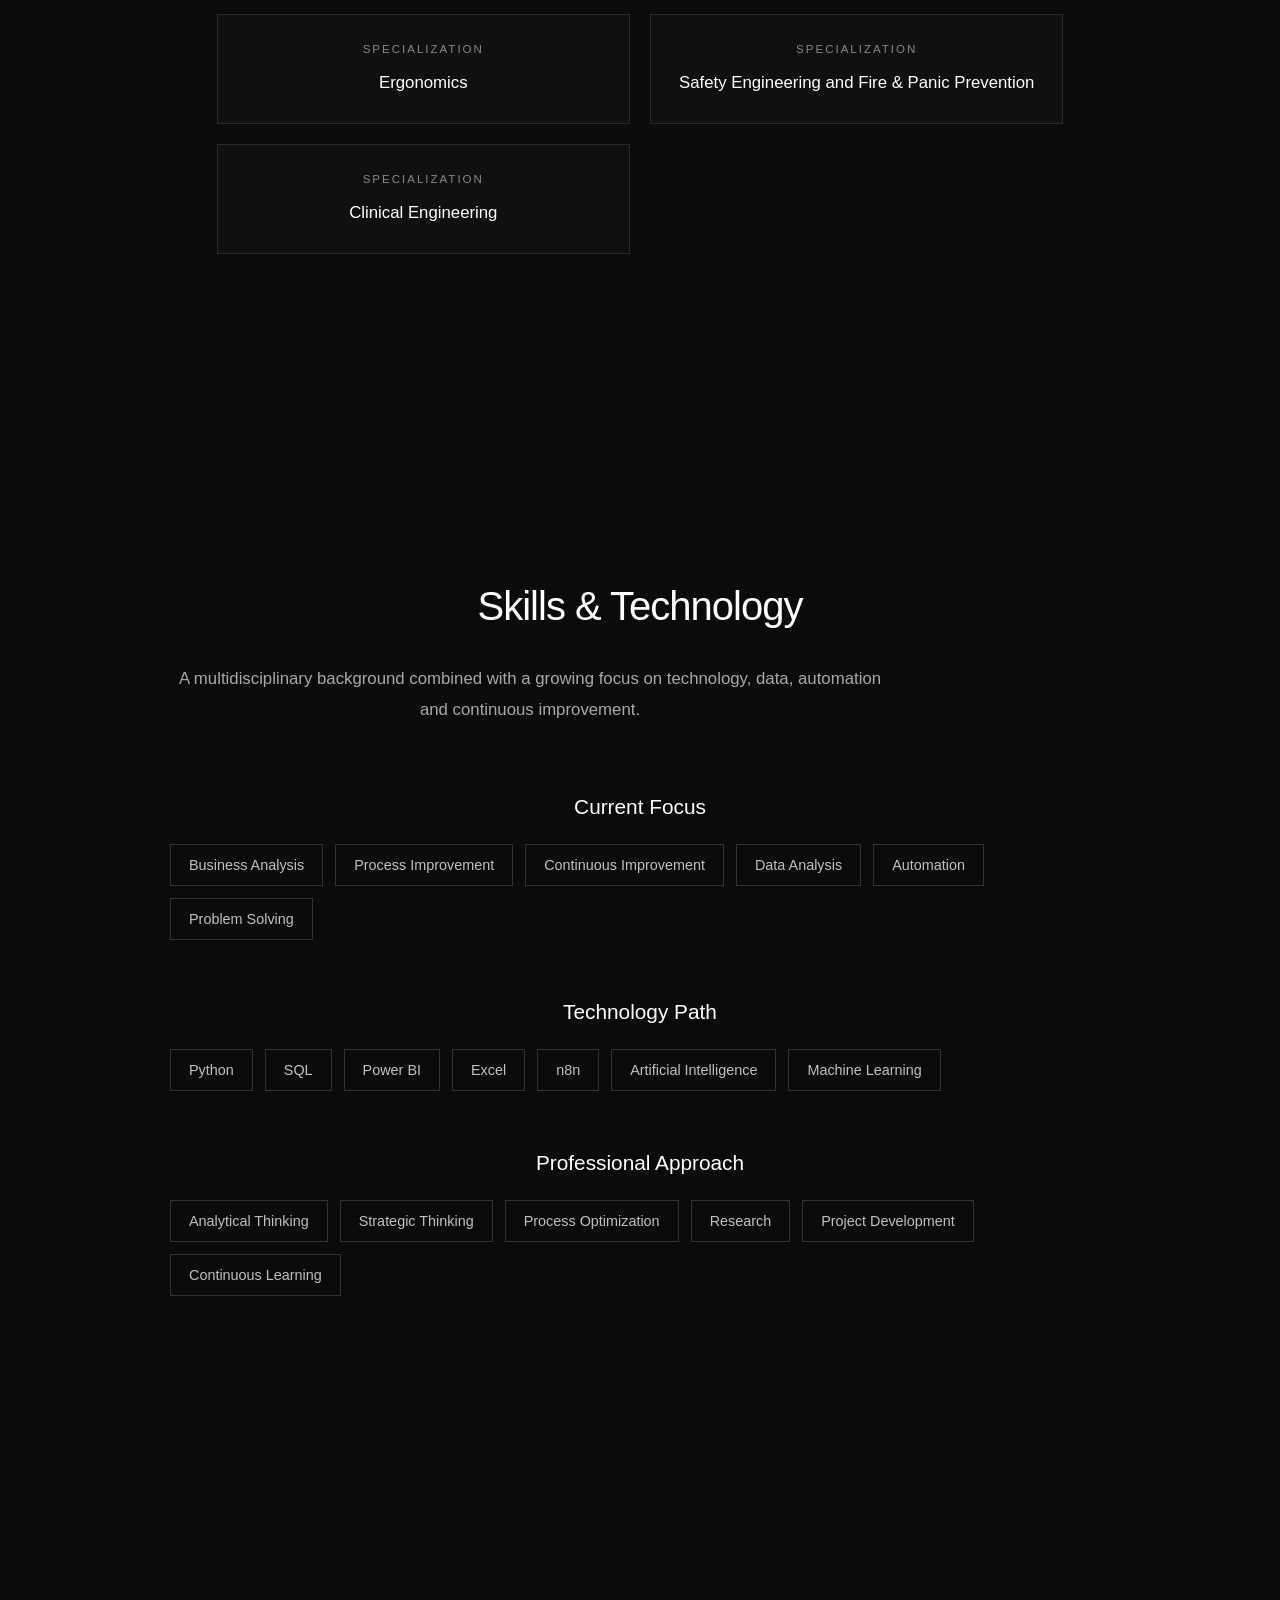
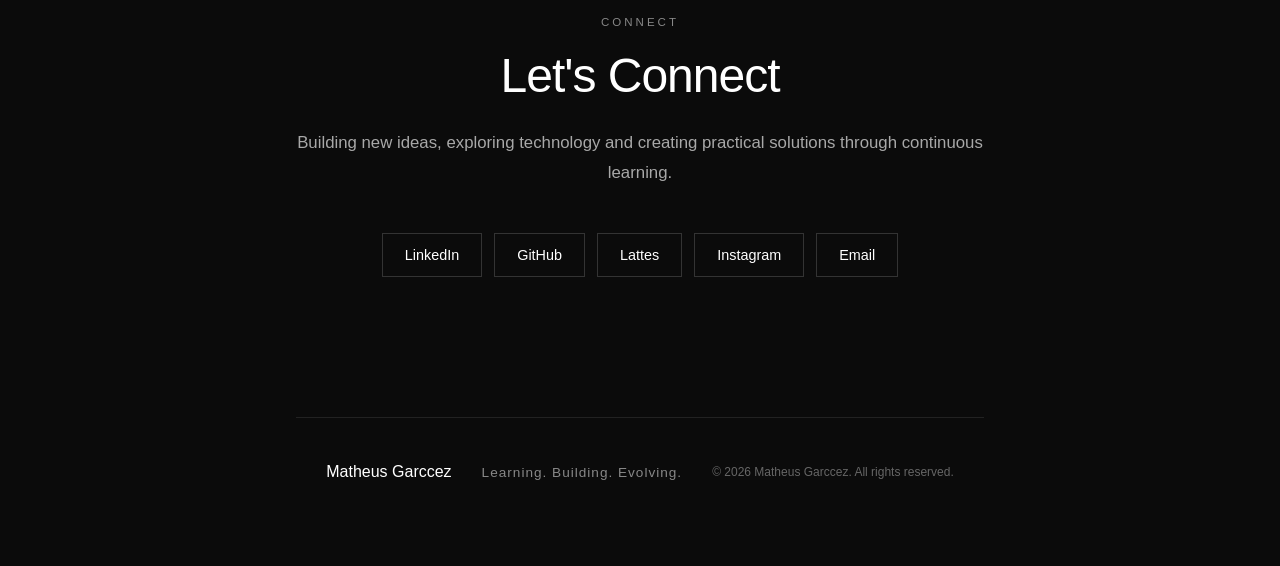
==== commit f4a397dc: "Update About Me section in English and Portuguese" ====
--- a/index.html
+++ b/index.html
@@ -51,9 +51,8 @@
     <a href="https://www.instagram.com/mattgarccez/" target="_blank">Instagram</a>
     <a href="https://www.youtube.com/@mattgarccez" target="_blank">YouTube</a>
 </div>
- 
-
-    
+
+
 <section id="about">
 
     <h2>About Me</h2>
@@ -74,6 +73,7 @@
         I believe professional development is not a destination, but a continuous process of learning, building and evolving.
     </p>
 
+</section>
 
 <section id="focus">
 
